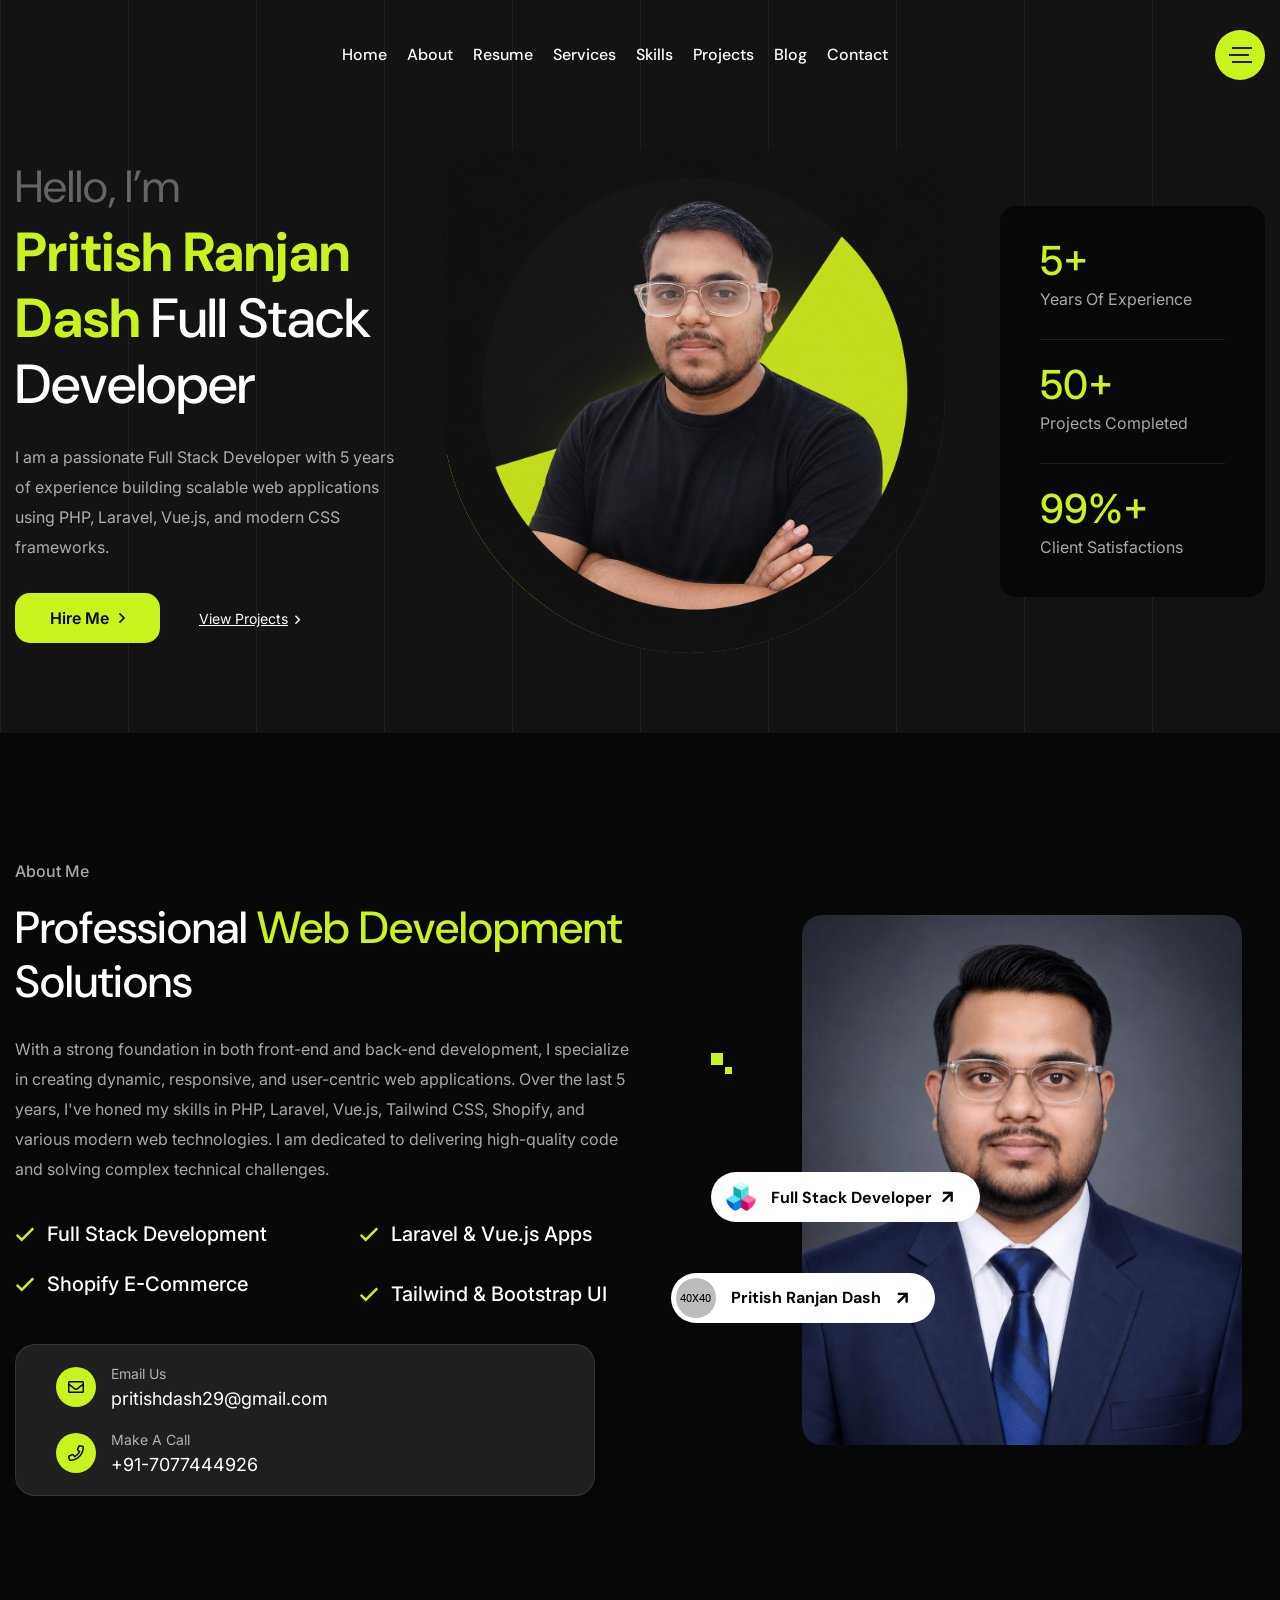
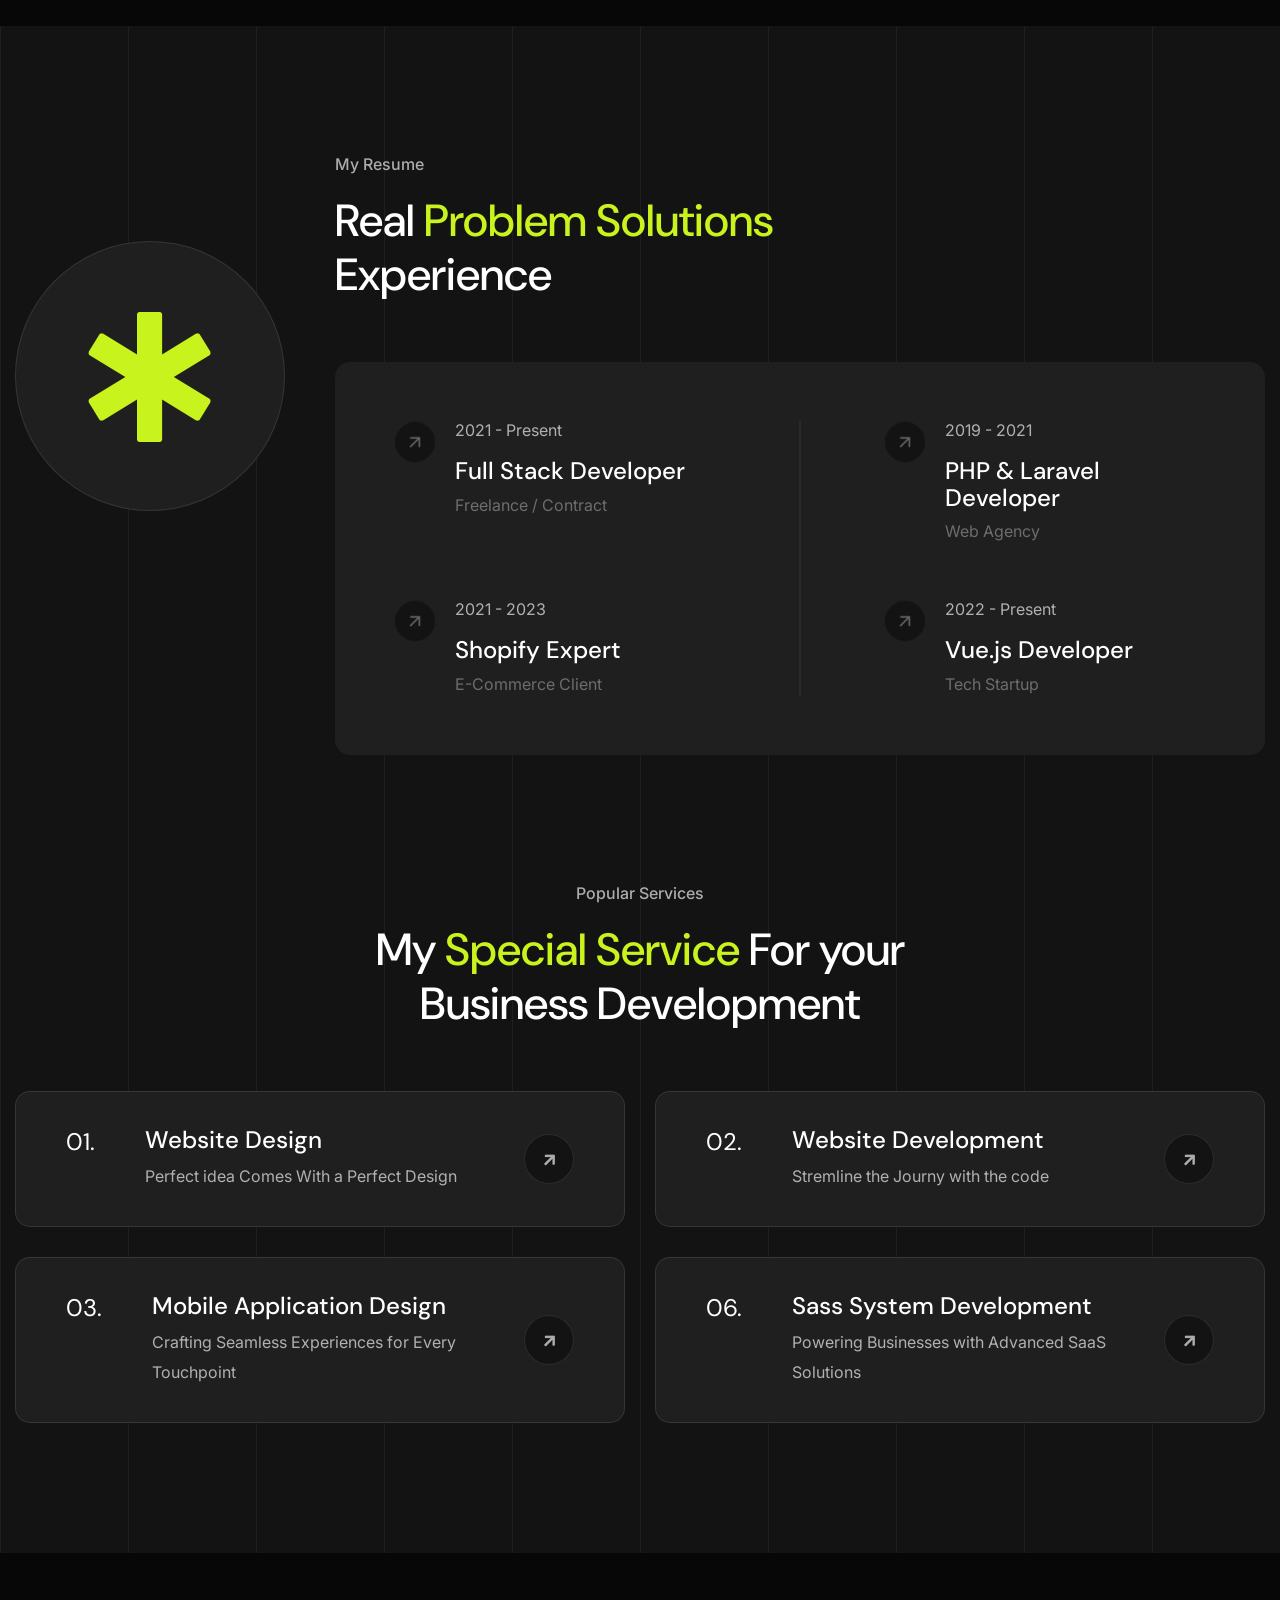
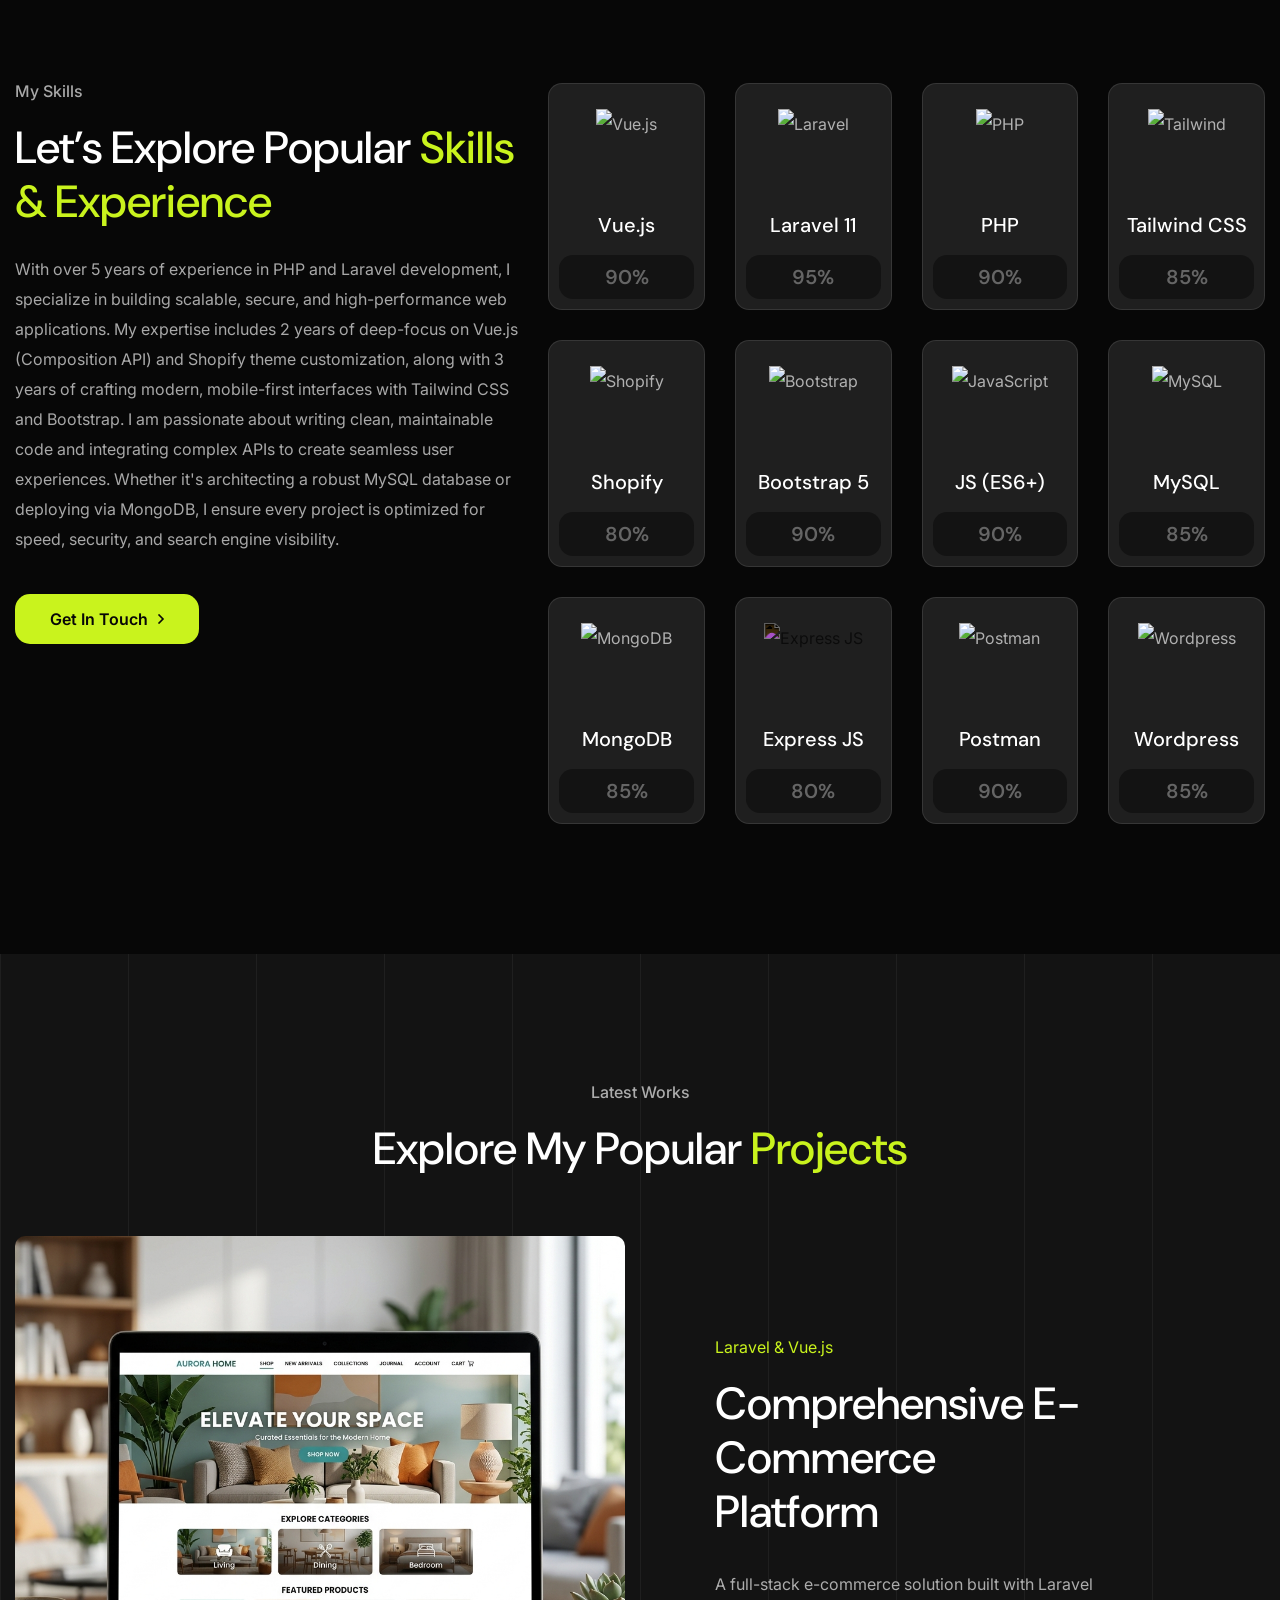
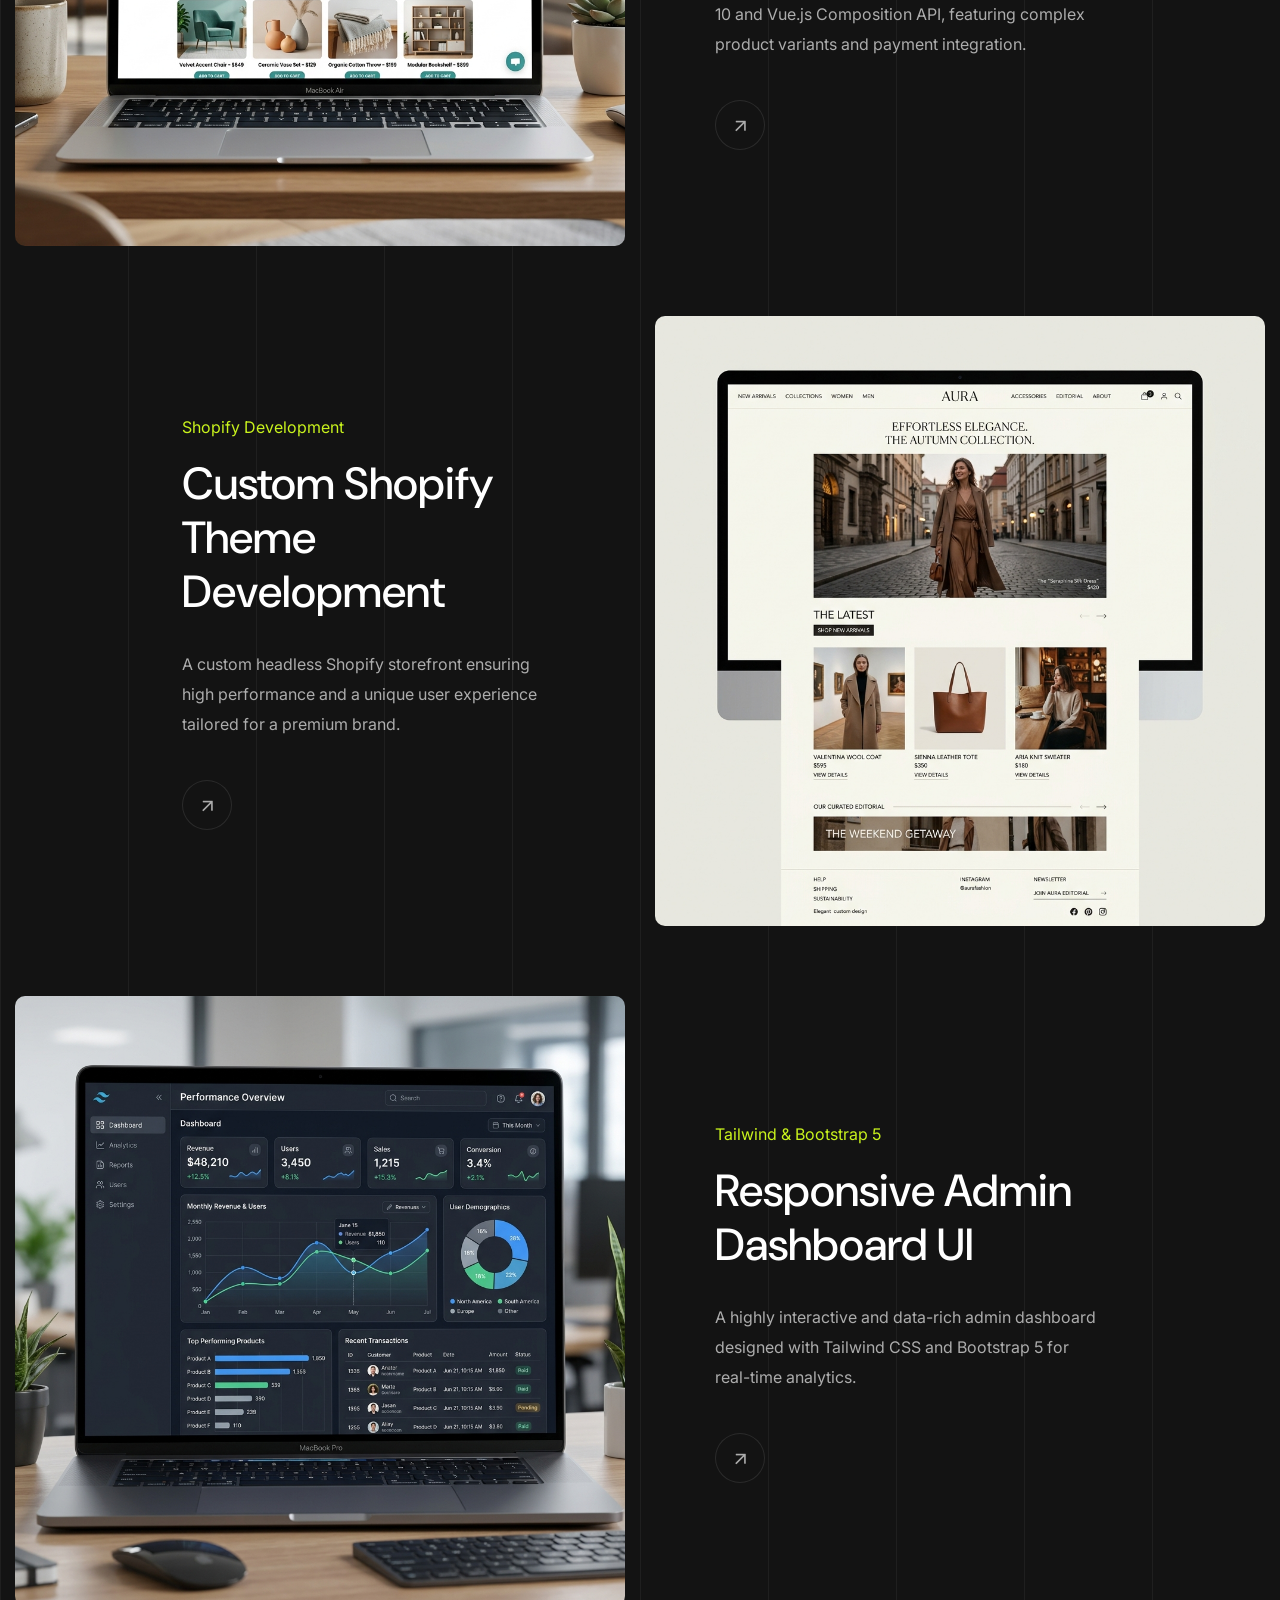
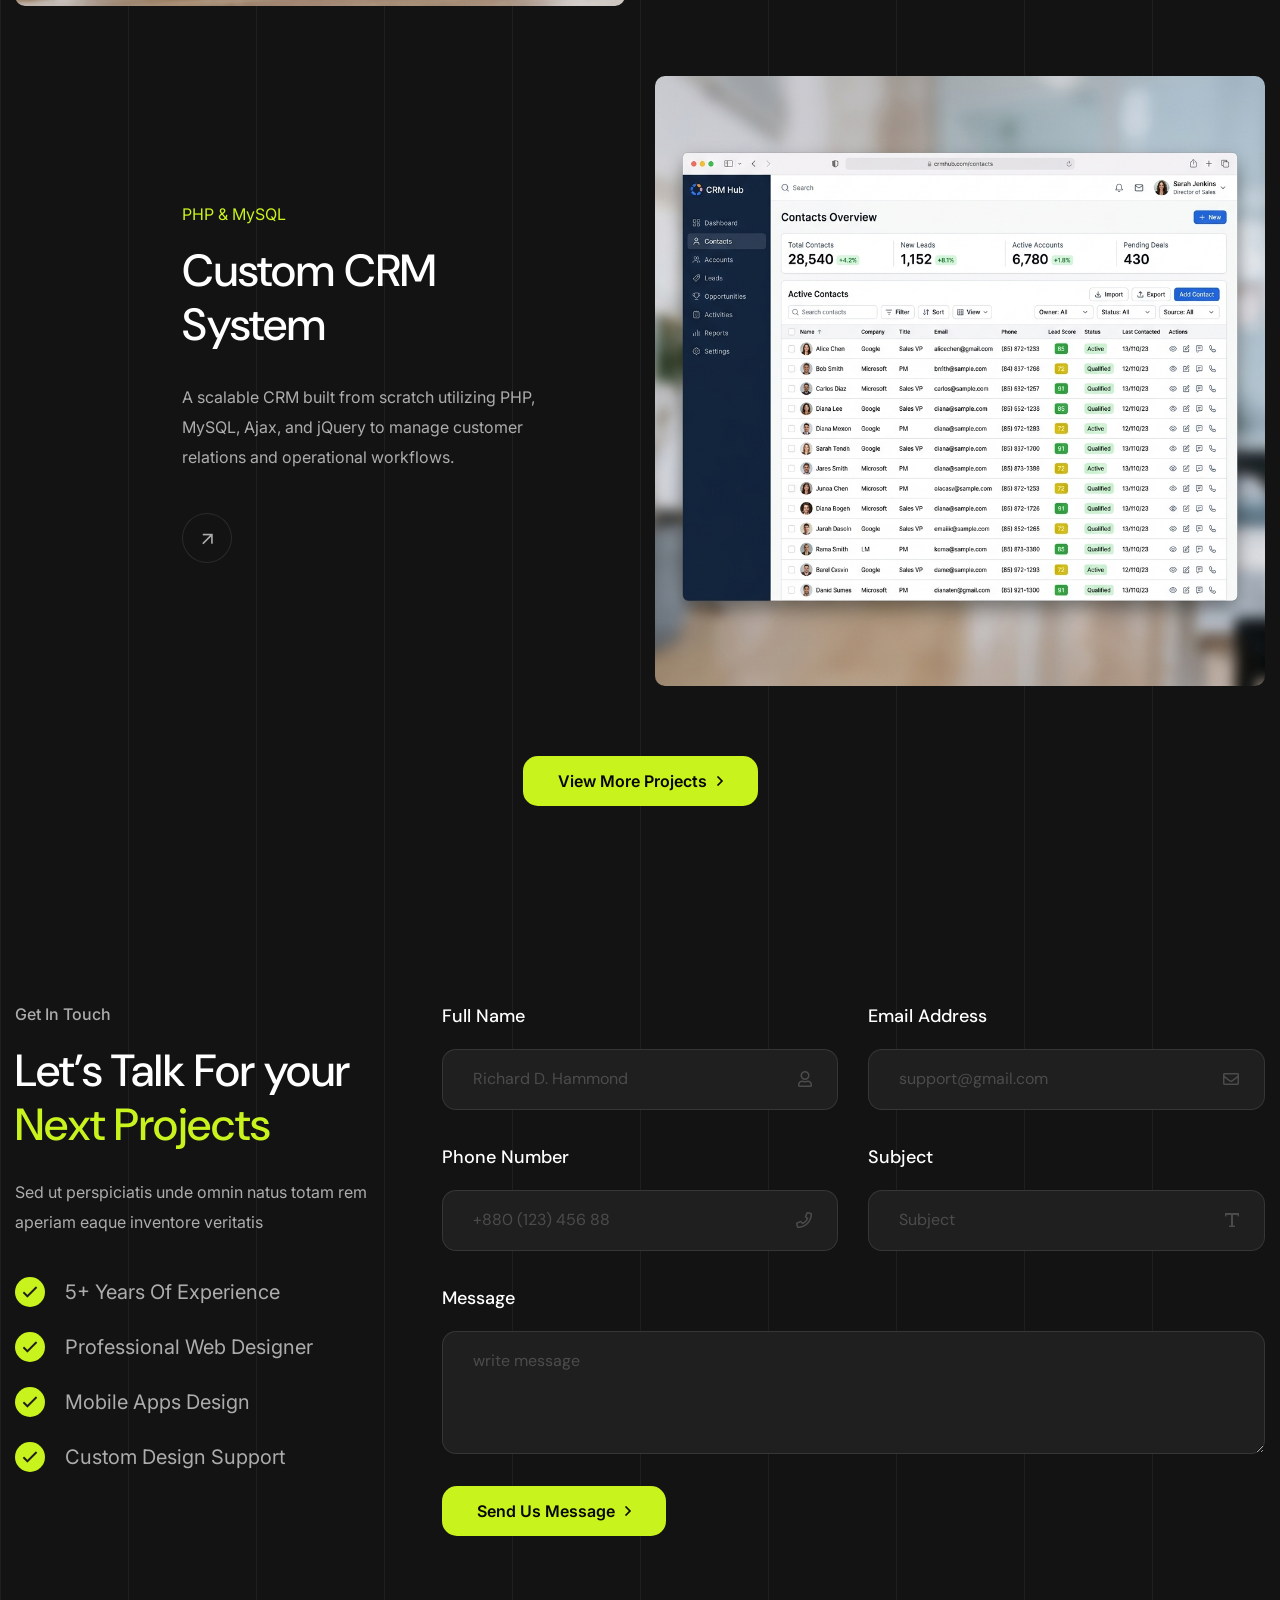
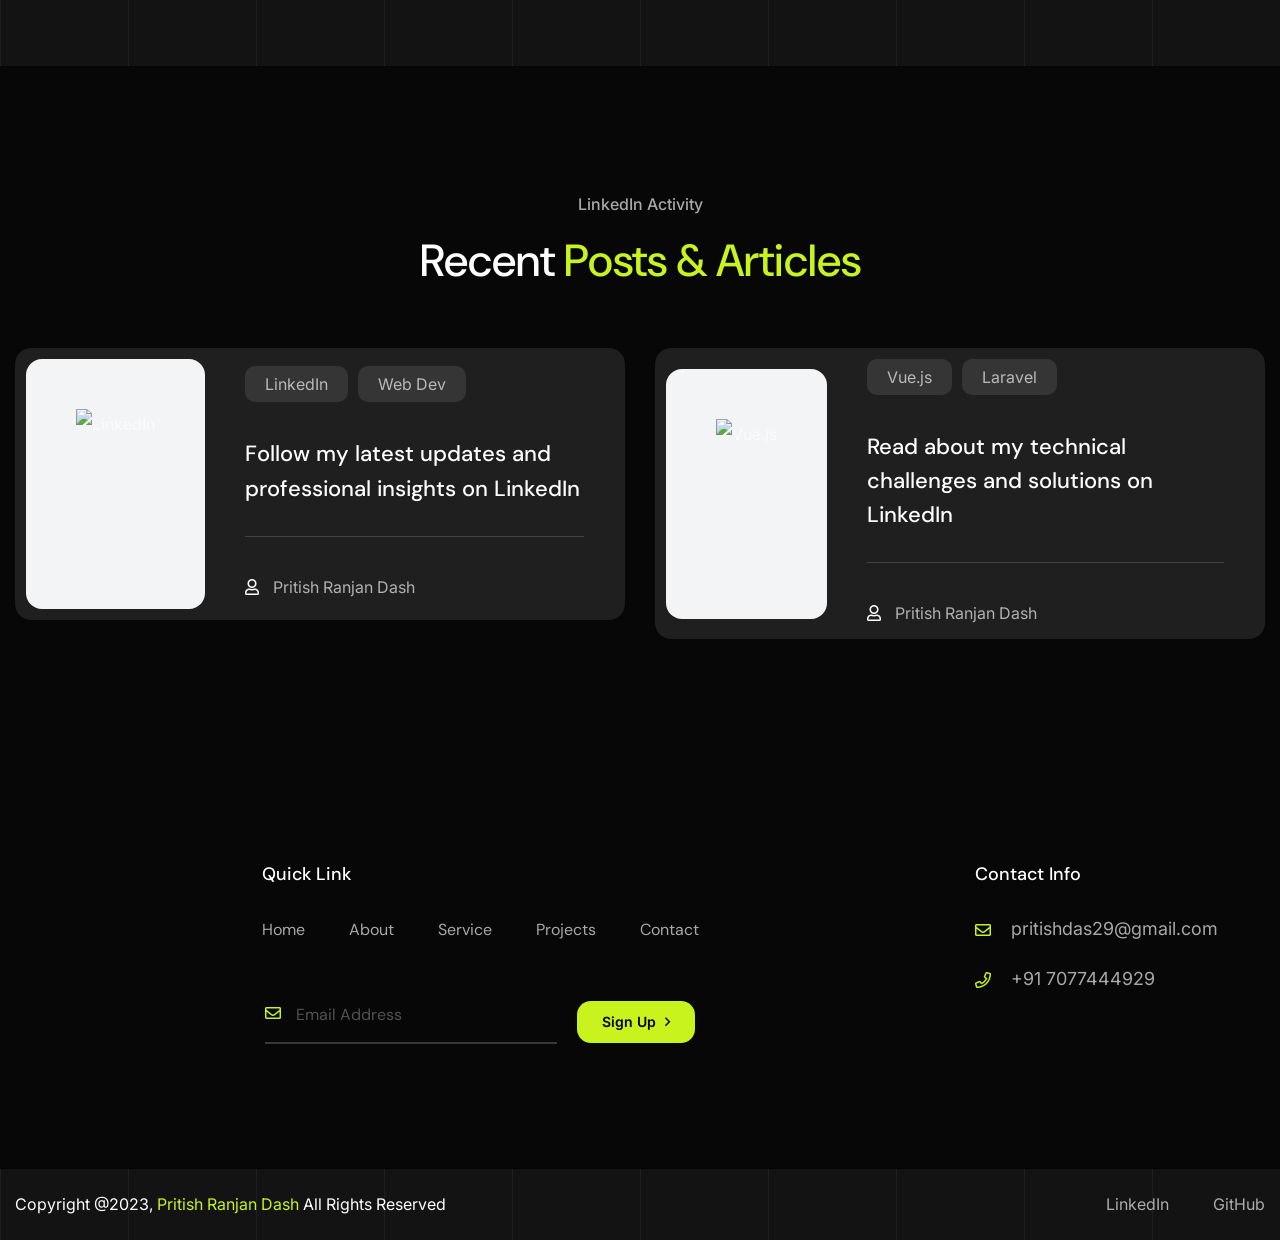
==== index.html @ b90a234b "1st Commit" ====
<!DOCTYPE html>
<html lang="zxx">
<head>
    <!-- Required meta tags -->
    <meta charset="utf-8">
    <meta name="description" content="">
    <meta http-equiv="X-UA-Compatible" content="IE=edge">
    <meta name="viewport" content="width=device-width, initial-scale=1, shrink-to-fit=no">

    <!-- Title -->
    <title>Pritish Ranjan Dash - Full Stack Developer Portfolio</title>
    <!-- Favicon Icon -->
    <link rel="shortcut icon" href="assets/images/favicon.png" type="image/x-icon">
    
    <!-- Flaticon -->
    <link rel="stylesheet" href="assets/css/flaticon.min.css">
    <!-- Font Awesome -->
    <link rel="stylesheet" href="assets/css/fontawesome-5.14.0.min.css">
    <!-- Bootstrap -->
    <link rel="stylesheet" href="assets/css/bootstrap.min.css">
    <!-- Magnific Popup -->
    <link rel="stylesheet" href="assets/css/magnific-popup.min.css">
    <!-- Nice Select -->
    <link rel="stylesheet" href="assets/css/nice-select.min.css">
    <!-- Animate -->
    <link rel="stylesheet" href="assets/css/animate.min.css">
    <!-- Slick -->
    <link rel="stylesheet" href="assets/css/slick.min.css">
    <!-- Main Style -->
    <link rel="stylesheet" href="assets/css/style.css">
    
</head>
<body class="home-one">
    <div class="page-wrapper">

        <!-- Preloader -->
        <div class="preloader"></div>

        <!-- main header -->
        <header class="main-header menu-absolute">
            <!--Header-Upper-->
            <div class="header-upper">
                <div class="container container-1620 clearfix">

                    <div class="header-inner rel d-flex align-items-center">
                        

                        <div class="nav-outer clearfix mx-auto">
                            <!-- Main Menu -->
                            <nav class="main-menu navbar-expand-lg">
                                <div class="navbar-header">
                                   
                                   
                                    <!-- Toggle Button -->
                                    <button type="button" class="navbar-toggle me-4" data-bs-toggle="collapse" data-bs-target=".navbar-collapse">
                                        <span class="icon-bar"></span>
                                        <span class="icon-bar"></span>
                                        <span class="icon-bar"></span>
                                    </button>
                                </div>

                                <div class="navbar-collapse collapse clearfix">
                                    <ul class="navigation onepage clearfix">
                                        <li><a href="#home">Home</a></li>
                                        <li><a href="#about">about</a></li>
                                        <li><a href="#resume">Resume</a></li>
                                        <li><a href="#services">services</a></li>
                                        <li><a href="#skills">skills</a></li>
                                        <li><a href="#portfolio">projects</a></li>
                                        <li><a href="#blog">blog</a></li>
                                        <li><a href="#contact">Contact</a></li>
                                    </ul>
                                </div>

                            </nav>
                            <!-- Main Menu End-->
                        </div>
                        
                        <!-- Menu Button -->
                        <div class="menu-btns">
                            <!-- menu sidbar -->
                            <div class="menu-sidebar">
                                <button>
                                    <img src="assets/images/shape/sidebar-tottler.svg" alt="Toggler">
                                </button>
                            </div>
                        </div>
                    </div>
                </div>
            </div>
            <!--End Header Upper-->
        </header>
       
       
        <!--Form Back Drop-->
        <div class="form-back-drop"></div>
        
        <!-- Hidden Sidebar -->
        <section class="hidden-bar">
            <div class="inner-box text-center">
                <div class="cross-icon"><span class="fa fa-times"></span></div>
                <div class="title">
                    <h4>Get Appointment</h4>
                </div>

                <!--Appointment Form-->
                <div class="appointment-form">
                    <form method="post" action="contact.html">
                        <div class="form-group">
                            <input type="text" name="text" value="" placeholder="Name" required>
                        </div>
                        <div class="form-group">
                            <input type="email" name="email" value="" placeholder="Email Address" required>
                        </div>
                        <div class="form-group">
                            <textarea placeholder="Message" rows="5"></textarea>
                        </div>
                        <div class="form-group">
                            <button type="submit" class="theme-btn">Submit now</button>
                        </div>
                    </form>
                </div>

                <!--Social Icons-->
                <div class="social-style-one">
                    <a href="https://www.linkedin.com/in/pritish-ranjan-dash-91a2aa245/" target="_blank"><i class="fab fa-linkedin-in"></i></a>
                    <a href="#"><i class="fab fa-github"></i></a>
                </div>
            </div>
        </section>
        <!--End Hidden Sidebar -->
       
        
        <!-- Hero Section Start -->
        <section id="home" class="main-hero-area pt-150 pb-80 rel z-1">
            <div class="container container-1620">
                <div class="row align-items-center">
                    <div class="col-lg-4 col-sm-7">
                        <div class="hero-content rmb-55 wow fadeInUp delay-0-2s">
                            <span class="h2">Hello, I’m </span>
                            <h1><b>Pritish Ranjan Dash</b> Full Stack Developer</h1>
                            <p>I am a passionate Full Stack Developer with 5 years of experience building scalable web applications using PHP, Laravel, Vue.js, and modern CSS frameworks.</p>
                            <div class="hero-btns">
                                <a href="#contact" class="theme-btn">Hire Me <i class="far fa-angle-right"></i></a>
                                <a href="#portfolio" class="read-more">View Projects <i class="far fa-angle-right"></i></a>
                            </div>
                        </div>
                    </div>
                    <div class="col-lg-3 col-sm-5 order-lg-3">
                        <div class="hero-counter-wrap ms-lg-auto rmb-55 wow fadeInUp delay-0-4s">
                            <div class="counter-item counter-text-wrap">
                                <span class="count-text plus" data-speed="3000" data-stop="5">0</span>
                                <span class="counter-title">Years Of Experience</span>
                            </div>
                            <div class="counter-item counter-text-wrap">
                                <span class="count-text plus" data-speed="3000" data-stop="50">0</span>
                                <span class="counter-title">Projects Completed</span>
                            </div>
                            <div class="counter-item counter-text-wrap">
                                <span class="count-text percent" data-speed="3000" data-stop="99">0</span>
                                <span class="counter-title">Client Satisfactions</span>
                            </div>
                        </div>
                    </div>
                    <div class="col-lg-5">
                        <div class="author-image-part wow fadeIn delay-0-3s">
                            <div class="bg-circle"></div>
                            <img src="protfolio.png" alt="Author">
                            <div class="progress-shape">
                                <img src="assets/images/hero/progress-shape.png" alt="Progress">
                            </div>
                        </div>
                    </div>
                </div>
            </div>
            <div class="bg-lines">
               <span></span><span></span>
               <span></span><span></span>
               <span></span><span></span>
               <span></span><span></span>
               <span></span><span></span>
            </div>
        </section>
        <!-- Hero Section End -->
        
        
        <!-- About Area start -->
        <section id="about" class="about-area rel z-1">
            <div class="for-bgc-black py-130 rpy-100">
                <div class="container">
                    <div class="row gap-100 align-items-center">
                        <div class="col-lg-7">
                            <div class="about-content-part rel z-2 rmb-55">
                                <div class="section-title mb-35 wow fadeInUp delay-0-2s">
                                    <span class="sub-title mb-15">About Me</span>
                                    <h2>Professional <span>Web Development</span> Solutions</h2>
                                    <p>With a strong foundation in both front-end and back-end development, I specialize in creating dynamic, responsive, and user-centric web applications. Over the last 5 years, I've honed my skills in PHP, Laravel, Vue.js, Tailwind CSS, Shopify, and various modern web technologies. I am dedicated to delivering high-quality code and solving complex technical challenges.</p>
                                </div>
                                <ul class="list-style-one two-column wow fadeInUp delay-0-2s">
                                    <li>Full Stack Development</li>
                                    <li>Laravel & Vue.js Apps</li>
                                    <li>Shopify E-Commerce</li>
                                    <li>Tailwind & Bootstrap UI</li>
                                </ul>
                                <div class="about-info-box mt-25 wow fadeInUp delay-0-2s">
                                    <div class="info-box-item">
                                        <i class="far fa-envelope"></i>
                                        <div class="content">
                                            <span>Email Us</span><br>
                                            <a href="mailto:pritishdash29@gmail.com">pritishdash29@gmail.com</a>
                                        </div>
                                    </div>
                                    <div class="info-box-item">
                                        <i class="far fa-phone"></i>
                                        <div class="content">
                                            <span>Make A Call</span><br>
                                            <a href="callto:+7077444926">+91-7077444926</a>
                                        </div>
                                    </div>
                                </div>
                            </div>
                        </div>
                        <div class="col-lg-5">
                            <div class="about-image-part wow fadeInUp delay-0-3s">
                                <img src="Pritish_Ranjan_Dash.png" alt="Pritish Ranjan Dash" style="border-radius: 20px; width: 100%; max-width: 440px; aspect-ratio: 440/530; object-fit: cover;">
                                <div class="about-btn btn-one wow fadeInRight delay-0-4s">
                                    <img src="assets/images/about/btn-image1.png" alt="Image">
                                    <h6>Full Stack Developer</h6>
                                    <i class="fas fa-arrow-right"></i>
                                </div>
                                <div class="about-btn btn-two wow fadeInRight delay-0-5s">
                                    <img src="assets/images/about/btn-image2.png" alt="Image">
                                    <h6>Pritish Ranjan Dash</h6>
                                    <i class="fas fa-arrow-right"></i>
                                </div>
                                <div class="dot-shape">
                                    <img src="assets/images/shape/about-dot.png" alt="Shape">
                                </div>
                            </div>
                        </div>
                    </div>
                </div>
            </div>
            <div class="bg-lines">
               <span></span><span></span>
               <span></span><span></span>
               <span></span><span></span>
               <span></span><span></span>
               <span></span><span></span>
            </div>
        </section>
        <!-- About Area end -->
        
        
        
        <!-- Resume Area start -->
        <section id="resume" class="resume-area pt-130 rpt-100 rel z-1">
            <div class="container">
                <div class="row">
                    <div class="col-lg-3">
                        <div class="big-icon mt-85 rmt-0 rmb-55 wow fadeInUp delay-0-2s">
                            <i class="flaticon-asterisk-1"></i>
                        </div>
                    </div>
                    <div class="col-lg-9">
                        <div class="row">
                            <div class="col-xl-8 col-lg-9">
                                <div class="section-title mb-60 wow fadeInUp delay-0-2s">
                                    <span class="sub-title mb-15">My Resume</span>
                                    <h2>Real <span>Problem Solutions</span> Experience</h2>
                                </div>
                            </div>
                        </div>
                        <div class="resume-items-wrap">
                            <div class="row justify-content-between">
                                <div class="col-xl-5 col-md-6">
                                    <div class="resume-item wow fadeInUp delay-0-3s">
                                        <div class="icon">
                                            <i class="far fa-arrow-right"></i>
                                        </div>
                                        <div class="content">
                                            <span class="years">2021 - Present</span>
                                            <h4>Full Stack Developer</h4>
                                            <span class="company">Freelance / Contract</span>
                                        </div>
                                    </div>
                                </div>
                                <div class="col-xl-5 col-md-6">
                                    <div class="resume-item wow fadeInUp delay-0-4s">
                                        <div class="icon">
                                            <i class="far fa-arrow-right"></i>
                                        </div>
                                        <div class="content">
                                            <span class="years">2019 - 2021</span>
                                            <h4>PHP & Laravel Developer</h4>
                                            <span class="company">Web Agency</span>
                                        </div>
                                    </div>
                                </div>
                                <div class="col-xl-5 col-md-6">
                                    <div class="resume-item wow fadeInUp delay-0-2s">
                                        <div class="icon">
                                            <i class="far fa-arrow-right"></i>
                                        </div>
                                        <div class="content">
                                            <span class="years">2021 - 2023</span>
                                            <h4>Shopify Expert</h4>
                                            <span class="company">E-Commerce Client</span>
                                        </div>
                                    </div>
                                </div>
                                <div class="col-xl-5 col-md-6">
                                    <div class="resume-item wow fadeInUp delay-0-4s">
                                        <div class="icon">
                                            <i class="far fa-arrow-right"></i>
                                        </div>
                                        <div class="content">
                                            <span class="years">2022 - Present</span>
                                            <h4>Vue.js Developer</h4>
                                            <span class="company">Tech Startup</span>
                                        </div>
                                    </div>
                                </div>
                            </div>
                        </div>
                    </div>
                </div>
            </div>
            <div class="bg-lines">
               <span></span><span></span>
               <span></span><span></span>
               <span></span><span></span>
               <span></span><span></span>
               <span></span><span></span>
            </div>
        </section>
        <!-- Resume Area end -->
        
        
        <!-- Services Area start -->
        <section id="services" class="services-area pt-130 rpt-100 pb-100 rpb-70 rel z-1">
            <div class="container">
                <div class="row justify-content-center">
                    <div class="col-xl-6 col-lg-8">
                        <div class="section-title text-center mb-60 wow fadeInUp delay-0-2s">
                            <span class="sub-title mb-15">Popular Services</span>
                            <h2>My <span>Special Service</span> For your Business Development</h2>
                        </div>
                    </div>
                </div>
                <div class="row">
                    <div class="col-lg-6">
                        <div class="service-item wow fadeInUp delay-0-2s">
                            <div class="number">01.</div>
                            <div class="content">
                                <h4>Website Design</h4>
                                <p>Perfect idea Comes With a Perfect Design </p>
                            </div>
                            <a href="service-details.html" class="details-btn"><i class="fas fa-arrow-right"></i></a>
                        </div>
                    </div>
                    <div class="col-lg-6">
                        <div class="service-item wow fadeInUp delay-0-4s">
                            <div class="number">02.</div>
                            <div class="content">
                                <h4>Website Development</h4>
                                <p>Stremline the Journy with the code </p>
                            </div>
                            <a href="service-details.html" class="details-btn"><i class="fas fa-arrow-right"></i></a>
                        </div>
                    </div>
                    <div class="col-lg-6">
                        <div class="service-item wow fadeInUp delay-0-2s">
                            <div class="number">03.</div>
                            <div class="content">
                                <h4>Mobile Application Design</h4>
                                <p>Crafting Seamless Experiences for Every Touchpoint </p>
                            </div>
                            <a href="service-details.html" class="details-btn"><i class="fas fa-arrow-right"></i></a>
                        </div>
                    </div>
                   
                    
                    <div class="col-lg-6">
                        <div class="service-item wow fadeInUp delay-0-4s">
                            <div class="number">06.</div>
                            <div class="content">
                                <h4>Sass System Development</h4>
                                <p>Powering Businesses with Advanced SaaS Solutions</p>
                            </div>
                            <a href="service-details.html" class="details-btn"><i class="fas fa-arrow-right"></i></a>
                        </div>
                    </div>
                </div>
            </div>
            <div class="bg-lines">
               <span></span><span></span>
               <span></span><span></span>
               <span></span><span></span>
               <span></span><span></span>
               <span></span><span></span>
            </div>
        </section>
        <!-- Services Area end -->
        
        
        <!-- Skill Area start -->
        <section id="skills" class="skill-area rel z-1">
            <div class="for-bgc-black pt-130 rpt-100 pb-100 rpb-70">
                <div class="container">
                    <div class="row gap-100">
                        <div class="col-lg-5">
                            <div class="skill-content-part rel z-2 rmb-55 wow fadeInUp delay-0-2s">
                                <div class="section-title mb-40">
                                    <span class="sub-title mb-15">My Skills</span>
                                    <h2>Let’s Explore Popular <span>Skills & Experience</span></h2>
                                    <p>With over 5 years of experience in PHP and Laravel development, I specialize in building scalable, secure, and high-performance web applications. My expertise includes 2 years of deep-focus on Vue.js (Composition API) and Shopify theme customization, along with 3 years of crafting modern, mobile-first interfaces with Tailwind CSS and Bootstrap. I am passionate about writing clean, maintainable code and integrating complex APIs to create seamless user experiences. Whether it's architecting a robust MySQL database or deploying via MongoDB, I ensure every project is optimized for speed, security, and search engine visibility.</p>
                                </div>
                                <a href="#contact" class="theme-btn">Get In Touch <i class="far fa-angle-right"></i></a>
                            </div>
                        </div>
                        <div class="col-lg-7">
                            <div class="skill-items-wrap">
                                <div class="row">
                                    <div class="col-xl-3 col-lg-4 col-md-3 col-sm-4 col-6">
                                        <div class="skill-item wow fadeInUp delay-0-2s">
                                            <img src="https://cdn.jsdelivr.net/gh/devicons/devicon@latest/icons/vuejs/vuejs-original.svg" alt="Vue.js" style="height: 65px; margin-bottom: 22px;">
                                            <h5>Vue.js</h5>
                                            <span class="percent">90%</span>
                                        </div>
                                    </div>
                                    <div class="col-xl-3 col-lg-4 col-md-3 col-sm-4 col-6">
                                        <div class="skill-item wow fadeInUp delay-0-3s">
                                            <img src="https://cdn.jsdelivr.net/gh/devicons/devicon@latest/icons/laravel/laravel-original.svg" alt="Laravel" style="height: 65px; margin-bottom: 22px;">
                                            <h5>Laravel 11</h5>
                                            <span class="percent">95%</span>
                                        </div>
                                    </div>
                                    <div class="col-xl-3 col-lg-4 col-md-3 col-sm-4 col-6">
                                        <div class="skill-item wow fadeInUp delay-0-4s">
                                            <img src="https://cdn.jsdelivr.net/gh/devicons/devicon@latest/icons/php/php-original.svg" alt="PHP" style="height: 65px; margin-bottom: 22px;">
                                            <h5>PHP</h5>
                                            <span class="percent">90%</span>
                                        </div>
                                    </div>
                                    <div class="col-xl-3 col-lg-4 col-md-3 col-sm-4 col-6">
                                        <div class="skill-item wow fadeInUp delay-0-5s">
                                            <img src="https://cdn.jsdelivr.net/gh/devicons/devicon@latest/icons/tailwindcss/tailwindcss-original.svg" alt="Tailwind" style="height: 65px; margin-bottom: 22px;">
                                            <h5>Tailwind CSS</h5>
                                            <span class="percent">85%</span>
                                        </div>
                                    </div>
                                    <div class="col-xl-3 col-lg-4 col-md-3 col-sm-4 col-6">
                                        <div class="skill-item wow fadeInUp delay-0-2s">
                                            <img src="https://cdn.worldvectorlogo.com/logos/shopify.svg" alt="Shopify" style="height: 65px; margin-bottom: 22px;">
                                            <h5>Shopify</h5>
                                            <span class="percent">80%</span>
                                        </div>
                                    </div>
                                    <div class="col-xl-3 col-lg-4 col-md-3 col-sm-4 col-6">
                                        <div class="skill-item wow fadeInUp delay-0-3s">
                                            <img src="https://cdn.jsdelivr.net/gh/devicons/devicon@latest/icons/bootstrap/bootstrap-original.svg" alt="Bootstrap" style="height: 65px; margin-bottom: 22px;">
                                            <h5>Bootstrap 5</h5>
                                            <span class="percent">90%</span>
                                        </div>
                                    </div>
                                    <div class="col-xl-3 col-lg-4 col-md-3 col-sm-4 col-6">
                                        <div class="skill-item wow fadeInUp delay-0-4s">
                                            <img src="https://cdn.jsdelivr.net/gh/devicons/devicon@latest/icons/javascript/javascript-original.svg" alt="JavaScript" style="height: 65px; margin-bottom: 22px;">
                                            <h5>JS (ES6+)</h5>
                                            <span class="percent">90%</span>
                                        </div>
                                    </div>
                                    <div class="col-xl-3 col-lg-4 col-md-3 col-sm-4 col-6">
                                        <div class="skill-item wow fadeInUp delay-0-5s">
                                            <img src="https://cdn.jsdelivr.net/gh/devicons/devicon@latest/icons/mysql/mysql-original.svg" alt="MySQL" style="height: 65px; margin-bottom: 22px;">
                                            <h5>MySQL</h5>
                                            <span class="percent">85%</span>
                                        </div>
                                    </div>
                                    <div class="col-xl-3 col-lg-4 col-md-3 col-sm-4 col-6">
                                        <div class="skill-item wow fadeInUp delay-0-2s">
                                            <img src="https://cdn.jsdelivr.net/gh/devicons/devicon@latest/icons/mongodb/mongodb-original.svg" alt="MongoDB" style="height: 65px; margin-bottom: 22px;">
                                            <h5>MongoDB</h5>
                                            <span class="percent">85%</span>
                                        </div>
                                    </div>
                                    <div class="col-xl-3 col-lg-4 col-md-3 col-sm-4 col-6">
                                        <div class="skill-item wow fadeInUp delay-0-3s">
                                            <img src="https://cdn.jsdelivr.net/gh/devicons/devicon@latest/icons/express/express-original.svg" alt="Express JS" style="height: 65px; margin-bottom: 22px; filter: invert(1);">
                                            <h5>Express JS</h5>
                                            <span class="percent">80%</span>
                                        </div>
                                    </div>
                                    <div class="col-xl-3 col-lg-4 col-md-3 col-sm-4 col-6">
                                        <div class="skill-item wow fadeInUp delay-0-4s">
                                            <img src="https://cdn.jsdelivr.net/gh/devicons/devicon@latest/icons/postman/postman-original.svg" alt="Postman" style="height: 65px; margin-bottom: 22px;">
                                            <h5>Postman</h5>
                                            <span class="percent">90%</span>
                                        </div>
                                    </div>
                                    <div class="col-xl-3 col-lg-4 col-md-3 col-sm-4 col-6">
                                        <div class="skill-item wow fadeInUp delay-0-5s">
                                            <img src="https://cdn.jsdelivr.net/gh/devicons/devicon@latest/icons/wordpress/wordpress-plain.svg" alt="Wordpress" style="height: 65px; margin-bottom: 22px;">
                                            <h5>Wordpress</h5>
                                            <span class="percent">85%</span>
                                        </div>
                                    </div>
                                </div>
                            </div>
                        </div>
                    </div>
                </div>
            </div>
            <div class="bg-lines">
               <span></span><span></span>
               <span></span><span></span>
               <span></span><span></span>
               <span></span><span></span>
               <span></span><span></span>
            </div>
        </section>
        <!-- Skill Area end -->
        
        
        <!-- Projects Area start -->
        <section id="portfolio" class="projects-area pt-130 rpt-100 pb-100 rpb-70 rel z-1">
            <div class="container">
                <div class="row justify-content-center">
                    <div class="col-xl-12">
                        <div class="section-title text-center mb-60 wow fadeInUp delay-0-2s">
                            <span class="sub-title mb-15">Latest Works</span>
                            <h2>Explore My Popular <span>Projects</span></h2>
                        </div>
                    </div>
                </div>
                <div class="row align-items-center pb-25">
                    <div class="col-lg-6">
                        <div class="project-image wow fadeInLeft delay-0-2s">
                            <img src="assets/images/projects/ecommerce_project.png" alt="Project" style="border-radius: 10px;">
                        </div>
                    </div>
                    <div class="col-xl-5 col-lg-6">
                        <div class="project-content wow fadeInRight delay-0-2s">
                            <span class="sub-title">Laravel & Vue.js</span>
                            <h2><a href="project-ecommerce.html">Comprehensive E-Commerce Platform</a></h2>
                            <p>A full-stack e-commerce solution built with Laravel 10 and Vue.js Composition API, featuring complex product variants and payment integration.</p>
                            <a href="project-ecommerce.html" class="details-btn"><i class="far fa-arrow-right"></i></a>
                        </div>
                    </div>
                </div>
                <div class="row align-items-center pb-25">
                    <div class="col-lg-6 order-lg-2">
                        <div class="project-image wow fadeInLeft delay-0-2s">
                            <img src="assets/images/projects/shopify_project.png" alt="Project" style="border-radius: 10px;">
                        </div>
                    </div>
                    <div class="col-xl-5 col-lg-6 ms-auto">
                        <div class="project-content wow fadeInRight delay-0-2s">
                            <span class="sub-title">Shopify Development</span>
                            <h2><a href="project-shopify.html">Custom Shopify Theme Development</a></h2>
                            <p>A custom headless Shopify storefront ensuring high performance and a unique user experience tailored for a premium brand.</p>
                            <a href="project-shopify.html" class="details-btn"><i class="far fa-arrow-right"></i></a>
                        </div>
                    </div>
                </div>
                <div class="row align-items-center pb-25">
                    <div class="col-lg-6">
                        <div class="project-image wow fadeInLeft delay-0-2s">
                            <img src="assets/images/projects/dashboard_project.png" alt="Project" style="border-radius: 10px;">
                        </div>
                    </div>
                    <div class="col-xl-5 col-lg-6">
                        <div class="project-content wow fadeInRight delay-0-2s">
                            <span class="sub-title">Tailwind & Bootstrap 5</span>
                            <h2><a href="project-dashboard.html">Responsive Admin Dashboard UI</a></h2>
                            <p>A highly interactive and data-rich admin dashboard designed with Tailwind CSS and Bootstrap 5 for real-time analytics.</p>
                            <a href="project-dashboard.html" class="details-btn"><i class="far fa-arrow-right"></i></a>
                        </div>
                    </div>
                </div>
                <div class="row align-items-center pb-25">
                    <div class="col-lg-6 order-lg-2">
                        <div class="project-image wow fadeInLeft delay-0-2s">
                            <img src="assets/images/projects/crm_project.png" alt="Project" style="border-radius: 10px;">
                        </div>
                    </div>
                    <div class="col-xl-5 col-lg-6 ms-auto">
                        <div class="project-content wow fadeInRight delay-0-2s">
                            <span class="sub-title">PHP & MySQL</span>
                            <h2><a href="project-crm.html">Custom CRM System</a></h2>
                            <p>A scalable CRM built from scratch utilizing PHP, MySQL, Ajax, and jQuery to manage customer relations and operational workflows.</p>
                            <a href="project-crm.html" class="details-btn"><i class="far fa-arrow-right"></i></a>
                        </div>
                    </div>
                </div>
                <div class="project-btn text-center wow fadeInUp delay-0-2s">
                    <a href="projects.html" class="theme-btn">View More Projects <i class="far fa-angle-right"></i></a>
                </div>
            </div>
            <div class="bg-lines">
               <span></span><span></span>
               <span></span><span></span>
               <span></span><span></span>
               <span></span><span></span>
               <span></span><span></span>
            </div>
        </section>
        <!-- Projects Area end -->
        

        

        
        <!-- Contact Area start -->
        <section id="contact" class="contact-area pt-95 pb-130 rpt-70 rpb-100 rel z-1">
            <div class="container">
                <div class="row">
                    <div class="col-lg-4">
                        <div class="contact-content-part pt-5 rpt-0 rmb-55 wow fadeInUp delay-0-2s">
                            <div class="section-title mb-40">
                                <span class="sub-title mb-15">Get In Touch</span>
                                <h2>Let’s Talk For your <span>Next Projects</span></h2>
                                <p>Sed ut perspiciatis unde omnin natus totam rem aperiam eaque inventore veritatis</p>
                            </div>
                            <ul class="list-style-two">
                                <li>5+ Years Of Experience</li>
                                <li>Professional Web Designer</li>
                                <li>Mobile Apps Design</li>
                                <li>Custom Design Support</li>
                            </ul>
                        </div>
                    </div>
                    <div class="col-lg-8">
                        <div class="contact-form contact-form-wrap form-style-one wow fadeInUp delay-0-4s">
                            <form id="contactForm" class="contactForm" name="contactForm" action="assets/php/form-process.php" method="post">
                                <div class="row">
                                    <div class="col-md-6">
                                        <div class="form-group">
                                            <label for="name">Full Name</label>
                                            <input type="text" id="name" name="name" class="form-control" value="" placeholder="Richard D. Hammond" required data-error="Please enter your Name">
                                            <label for="name" class="for-icon"><i class="far fa-user"></i></label>
                                            <div class="help-block with-errors"></div>
                                        </div>
                                    </div>
                                    <div class="col-md-6">
                                        <div class="form-group">
                                            <label for="email">Email Address</label>
                                            <input type="email" id="email" name="email" class="form-control" value="" placeholder="support@gmail.com" required data-error="Please enter your Email">
                                            <label for="email" class="for-icon"><i class="far fa-envelope"></i></label>
                                            <div class="help-block with-errors"></div>
                                        </div>
                                    </div>
                                    <div class="col-md-6">
                                        <div class="form-group">
                                            <label for="phone_number">Phone Number</label>
                                            <input type="text" id="phone_number" name="phone_number" class="form-control" value="" placeholder="+880 (123) 456 88" required data-error="Please enter your Phone Number">
                                            <label for="phone_number" class="for-icon"><i class="far fa-phone"></i></label>
                                            <div class="help-block with-errors"></div>
                                        </div>
                                    </div>
                                    <div class="col-md-6">
                                        <div class="form-group">
                                            <label for="subject">Subject</label>
                                            <input type="text" id="subject" name="subject" class="form-control" value="" placeholder="Subject" required data-error="Please enter your Subject">
                                            <label for="subject" class="for-icon"><i class="far fa-text"></i></label>
                                            <div class="help-block with-errors"></div>
                                        </div>
                                    </div>
                                    <div class="col-md-12">
                                        <div class="form-group">
                                            <label for="message">Message</label>
                                            <textarea name="message" id="message" class="form-control" rows="4" placeholder="write message" required data-error="Please enter your Message"></textarea>
                                            <div class="help-block with-errors"></div>
                                        </div>
                                    </div>
                                    <div class="col-md-12">
                                        <div class="form-group mb-0">
                                            <button type="submit" class="theme-btn">Send Us Message <i class="far fa-angle-right"></i></button>
                                            <div id="msgSubmit" class="hidden"></div>
                                        </div>
                                    </div>
                                </div>
                            </form>
                        </div>
                    </div>
                </div>
            </div>
            <div class="bg-lines">
               <span></span><span></span>
               <span></span><span></span>
               <span></span><span></span>
               <span></span><span></span>
               <span></span><span></span>
            </div>
        </section>
        <!-- Contact Area end -->
        
        
        <!-- Blog Area start -->
        <section id="blog" class="blog-area rel z-1">
            <div class="for-bgc-black pt-130 pb-100 rpt-100 rpb-70">
                <div class="container">
                    <div class="row justify-content-center">
                        <div class="col-xl-12">
                            <div class="section-title text-center mb-60 wow fadeInUp delay-0-2s">
                                <span class="sub-title mb-15">LinkedIn Activity</span>
                                <h2>Recent <span>Posts & Articles</span></h2>
                            </div>
                        </div>
                    </div>
                    <div class="row">
                        <div class="col-lg-6">
                            <div class="blog-item wow fadeInUp delay-0-2s">
                                <div class="image">
                                    <a href="https://www.linkedin.com/in/pritish-ranjan-dash-91a2aa245/recent-activity/all/" target="_blank">
                                        <img src="https://cdn-icons-png.flaticon.com/512/174/174857.png" alt="LinkedIn" style="height: 250px; width: 100%; object-fit: contain; background: #f3f4f6; padding: 50px;">
                                    </a>
                                </div>
                                <div class="content">
                                    <div class="blog-meta mb-35">
                                        <a class="tag" href="https://www.linkedin.com/in/pritish-ranjan-dash-91a2aa245/" target="_blank">LinkedIn</a>
                                        <a class="tag" href="https://www.linkedin.com/in/pritish-ranjan-dash-91a2aa245/" target="_blank">Web Dev</a>
                                    </div>
                                    <h5><a href="https://www.linkedin.com/in/pritish-ranjan-dash-91a2aa245/recent-activity/all/" target="_blank">Follow my latest updates and professional insights on LinkedIn</a></h5>
                                    <hr>
                                    <div class="blog-meta mt-35">
                                        <a class="date" href="https://www.linkedin.com/in/pritish-ranjan-dash-91a2aa245/" target="_blank"><i class="far fa-user"></i> Pritish Ranjan Dash</a>
                                    </div>
                                </div>
                            </div>
                        </div>
                        <div class="col-lg-6">
                            <div class="blog-item wow fadeInUp delay-0-2s">
                                <div class="image">
                                    <a href="https://www.linkedin.com/in/pritish-ranjan-dash-91a2aa245/recent-activity/all/" target="_blank">
                                        <img src="https://cdn.jsdelivr.net/gh/devicons/devicon@latest/icons/vuejs/vuejs-original.svg" alt="Vue.js" style="height: 250px; width: 100%; object-fit: contain; background: #f3f4f6; padding: 50px;">
                                    </a>
                                </div>
                                <div class="content">
                                    <div class="blog-meta mb-35">
                                        <a class="tag" href="https://www.linkedin.com/in/pritish-ranjan-dash-91a2aa245/" target="_blank">Vue.js</a>
                                        <a class="tag" href="https://www.linkedin.com/in/pritish-ranjan-dash-91a2aa245/" target="_blank">Laravel</a>
                                    </div>
                                    <h5><a href="https://www.linkedin.com/in/pritish-ranjan-dash-91a2aa245/recent-activity/all/" target="_blank">Read about my technical challenges and solutions on LinkedIn</a></h5>
                                    <hr>
                                    <div class="blog-meta mt-35">
                                        <a class="date" href="https://www.linkedin.com/in/pritish-ranjan-dash-91a2aa245/" target="_blank"><i class="far fa-user"></i> Pritish Ranjan Dash</a>
                                    </div>
                                </div>
                            </div>
                        </div>
                    </div>
                </div>
            </div>
            <div class="bg-lines">
               <span></span><span></span>
               <span></span><span></span>
               <span></span><span></span>
               <span></span><span></span>
               <span></span><span></span>
            </div>
        </section>
        <!-- Blog Area end -->

        
        
        <!-- footer area start -->
        <footer class="main-footer rel z-1">
            <div class="footer-top-wrap bgc-black pt-100 pb-75">
                <div class="container">
                    <div class="row">
                        <div class="col-lg-9 col-md-7">
                            <div class="footer-widget widget_nav_menu wow fadeInUp delay-0-4s">
                                <h6 class="footer-title">Quick Link</h6>
                                <ul>
                                    <li><a href="index.html">Home</a></li>
                                    <li><a href="about.html">About</a></li>
                                    <li><a href="services.html">Service</a></li>
                                    <li><a href="projects.html">Projects</a></li>
                                    <li><a href="contact.html">Contact</a></li>
                                </ul>
                            </div>
                            <div class="footer-widget widget_newsletter wow fadeInUp delay-0-4s">
                                <form action="#">
                                    <label for="email-address"><i class="far fa-envelope"></i></label>
                                    <input id="email-address" type="email" placeholder="Email Address" required>
                                    <button>Sign Up <i class="far fa-angle-right"></i></button>
                                </form>
                            </div>
                        </div>
                        <div class="col-lg-3 col-md-5">
                            <div class="footer-widget widget_contact_info wow fadeInUp delay-0-6s">
                                <h6 class="footer-title">Contact Info</h6>
                                <ul>
                                    <li><i class="far fa-envelope"></i> <a href="mailto:pritishdas29@gmail.com">pritishdas29@gmail.com</a></li>
                                    <li><i class="far fa-phone"></i> <a href="callto:+917077444929">+91 7077444929</a></li>
                                </ul>
                            </div>
                        </div>
                    </div>
                </div>
            </div>
            <div class="footer-bottom pt-20 pb-5 rpt-25">
                <div class="container">
                   <div class="row">
                       <div class="col-lg-6">
                            <div class="copyright-text">
                                <p>Copyright @2023, <a href="indexonepage.html">Pritish Ranjan Dash</a> All Rights Reserved</p>
                            </div>
                       </div>
                       <div class="col-lg-6 text-lg-end">
                           <ul class="footer-bottom-nav">
                               <li><a href="https://www.linkedin.com/in/pritish-ranjan-dash-91a2aa245/" target="_blank">LinkedIn</a></li>
                               <li><a href="#">GitHub</a></li>
                           </ul>
                       </div>
                   </div>
                   <!-- Scroll Top Button -->
                    <button class="scroll-top scroll-to-target" data-target="html"><span class="fas fa-angle-double-up"></span></button>
                </div>
                <div class="bg-lines">
                   <span></span><span></span>
                   <span></span><span></span>
                   <span></span><span></span>
                   <span></span><span></span>
                   <span></span><span></span>
                </div>
            </div>
        </footer>
        <!-- footer area end -->

    </div>
    <!--End pagewrapper-->
   
    
    <!-- Jquery -->
    <script src="assets/js/jquery-3.6.0.min.js"></script>
    <!-- Bootstrap -->
    <script src="assets/js/bootstrap.min.js"></script>
    <!-- Appear Js -->
    <script src="assets/js/appear.min.js"></script>
    <!-- Slick -->
    <script src="assets/js/slick.min.js"></script>
    <!-- Nice Select -->
    <script src="assets/js/jquery.nice-select.min.js"></script>
    <!-- Image Loader -->
    <script src="assets/js/imagesloaded.pkgd.min.js"></script>
    <!-- Isotope -->
    <script src="assets/js/isotope.pkgd.min.js"></script>
    <!--  WOW Animation -->
    <script src="assets/js/wow.min.js"></script>
    <!-- Custom script -->
    <script src="assets/js/script.js"></script>
    
    <!-- For Contact Form -->
    <script src="assets/js/jquery.ajaxchimp.min.js"></script>
    <script src="assets/js/form-validator.min.js"></script>
    <script src="assets/js/contact-form-script.js"></script>

</body>
</html>
---- assets/css/style.css ----
@charset "UTF-8";
/*----------------------------------------------------------------------
    Template Name: Noxfolio - Personal Portfolio Resume HTML Template
    Template URI: https://demo.webtend.net/html/noxfolio/
    Author: WebTend
    Author URI:  https://webtend.net/
    Version: 1.0

    Note: This is Main Style CSS File. */
/*----------------------------------------------------------------------
	CSS INDEX
	----------------------

    ## Default Style
    ## Common Classes
    ## Repeat Style
    ## Padding Margin Spacing
    ## Custom Animation
    ## Header style
    ## Page Banner
    ## Hero Section
    ## About Section
    ## Awward Area
    ## Services Area
    ## Skills Area
    ## Resume Area
    ## Contact Area
    ## Projects Area
    ## Headline Text
    ## Testimonials Area
    ## Pricing Area
    ## Lets Talk
    ## Client Logo
    ## Blog Area
    ## Error Section
    ## FAQs Area
    ## Sidebar Widgets
    ## Main Footer */
/* -------------------------------------------------------------- */
@import url("https://fonts.googleapis.com/css2?family=DM+Sans:wght@400;500;700&family=Inter:wght@400;500&display=swap");
/*******************************************************/
/******************* ## Default Style *****************/
/*******************************************************/
* {
  margin: 0;
  padding: 0;
  border: none;
  outline: none;
  -webkit-box-shadow: none;
  box-shadow: none; }

body {
  color: var(--base-color);
  background: #131313;
  font-weight: 400;
  line-height: 30px;
  font-size: 16px;
  font-family: "Inter", sans-serif;
  --base-color: rgba(255, 255, 255, 0.65);
  --heading-color: #FFFFFF;
  --primary-color: #C9F31D;
  --lighter-color: #1F1F1F;
  --black-color: #070707;
  --border-color: rgba(255, 255, 255, 0.1); }

a {
  color: var(--base-color);
  cursor: pointer;
  outline: none;
  -webkit-transition: 0.5s;
  -o-transition: 0.5s;
  transition: 0.5s;
  text-decoration: none; }
  a:hover, a:focus, a:visited {
    text-decoration: none;
    outline: none; }
  a:hover {
    color: var(--primary-color); }

h1 a, h2 a, h3 a, h4 a, h5 a, h6 a {
  color: var(--heading-color); }

.text-white h1,
.text-white h2,
.text-white h3,
.text-white h4,
.text-white h5,
.text-white h6,
.text-white h1 a,
.text-white h2 a,
.text-white h3 a,
.text-white h4 a,
.text-white h5 a,
.text-white h6 a {
  color: white; }

ul, li {
  list-style: none;
  padding: 0;
  margin: 0; }

img {
  max-width: 100%;
  display: inline-block; }

mark {
  color: var(--primary-color);
  background: transparent;
  text-decoration: underline; }

header:after, section:after, footer:after {
  display: block;
  clear: both;
  content: ""; }

/*======= Input Styles =======*/
input,
select,
textarea,
.nice-select,
.form-control {
  width: 100%;
  height: auto;
  border: none;
  font-size: 20px;
  border-radius: 0;
  padding: 20px 0;
  background-color: #fff;
  border-bottom: 2px solid rgba(41, 41, 41, 0.1); }
  input::-webkit-input-placeholder,
  select::-webkit-input-placeholder,
  textarea::-webkit-input-placeholder,
  .nice-select::-webkit-input-placeholder,
  .form-control::-webkit-input-placeholder {
    color: var(--heading-color); }
  input:-ms-input-placeholder,
  select:-ms-input-placeholder,
  textarea:-ms-input-placeholder,
  .nice-select:-ms-input-placeholder,
  .form-control:-ms-input-placeholder {
    color: var(--heading-color); }
  input::-ms-input-placeholder,
  select::-ms-input-placeholder,
  textarea::-ms-input-placeholder,
  .nice-select::-ms-input-placeholder,
  .form-control::-ms-input-placeholder {
    color: var(--heading-color); }
  input::placeholder,
  select::placeholder,
  textarea::placeholder,
  .nice-select::placeholder,
  .form-control::placeholder {
    color: var(--heading-color); }
  input:focus,
  select:focus,
  textarea:focus,
  .nice-select:focus,
  .form-control:focus {
    border-bottom: 2px solid rgba(41, 41, 41, 0.1); }

.nice-select {
  font-size: 20px;
  line-height: 1.3; }
  .nice-select:after {
    width: 8px;
    height: 8px;
    right: 8px;
    border-color: var(--heading-color); }
  .nice-select .current {
    font-weight: 500;
    color: var(--heading-color); }
  .nice-select .list {
    min-width: 100%;
    border-radius: 0; }

textarea {
  display: inherit;
  padding-top: 20px; }

label {
  cursor: pointer;
  font-weight: 500;
  margin-bottom: 5px;
  color: var(--base-color); }

.form-group {
  position: relative;
  margin-bottom: 15px; }

input:focus,
button:focus,
.form-control:focus {
  outline: none;
  -webkit-box-shadow: none;
  box-shadow: none;
  border-color: #cfdbf1; }

input[type=search]::-ms-clear {
  display: none;
  width: 0;
  height: 0; }

input[type=search]::-ms-reveal {
  display: none;
  width: 0;
  height: 0; }

input[type=search]::-webkit-search-decoration,
input[type=search]::-webkit-search-cancel-button,
input[type=search]::-webkit-search-results-button,
input[type=search]::-webkit-search-results-decoration {
  display: none; }

input[type=checkbox], input[type=radio] {
  height: auto;
  width: auto; }

/* For Scroll Animation */
html {
  scroll-behavior: unset !important; }

/*******************************************************/
/*****************  ## Common Classes *****************/
/*******************************************************/
.page-wrapper {
  position: relative;
  z-index: 9;
  width: 100%;
  margin: 0 auto;
  overflow: hidden;
  min-width: 300px; }

@media only screen and (min-width: 1200px) {
  .container {
    max-width: 1320px;
    padding-left: 15px;
    padding-right: 15px; }
    .container.container-1620 {
      max-width: 1650px; }
    .container.container-1200 {
      max-width: 1230px; } }

@media only screen and (min-width: 1400px) {
  .container-fluid {
    padding-left: 70px;
    padding-right: 70px; } }

@media only screen and (min-width: 1400px) {
  .container-fluid.gap-wide {
    padding-left: 100px;
    padding-right: 100px; } }

.row {
  --bs-gutter-x: 30px; }

@media only screen and (min-width: 1200px) {
  .row-cols-xl-7 > * {
    width: 14.2857%;
    -webkit-box-flex: 0;
    -ms-flex: 0 0 auto;
    flex: 0 0 auto; } }

.no-gap {
  margin-left: 0;
  margin-right: 0; }
  .no-gap > div {
    padding-left: 0;
    padding-right: 0; }

@media only screen and (min-width: 1400px) {
  .gap-10 {
    --bs-gutter-x: 10px; } }

@media only screen and (min-width: 1400px) {
  .gap-20 {
    --bs-gutter-x: 20px; } }

@media only screen and (min-width: 1400px) {
  .gap-30 {
    --bs-gutter-x: 30px; } }

@media only screen and (min-width: 1400px) {
  .gap-40 {
    --bs-gutter-x: 40px; } }

@media only screen and (min-width: 1400px) {
  .gap-50 {
    --bs-gutter-x: 50px; } }

@media only screen and (min-width: 1400px) {
  .gap-60 {
    --bs-gutter-x: 60px; } }

@media only screen and (min-width: 1400px) {
  .gap-70 {
    --bs-gutter-x: 70px; } }

@media only screen and (min-width: 1400px) {
  .gap-80 {
    --bs-gutter-x: 80px; } }

@media only screen and (min-width: 1400px) {
  .gap-90 {
    --bs-gutter-x: 90px; } }

@media only screen and (min-width: 1400px) {
  .gap-100 {
    --bs-gutter-x: 100px; } }

@media only screen and (min-width: 1400px) {
  .gap-110 {
    --bs-gutter-x: 110px; } }

@media only screen and (min-width: 1400px) {
  .gap-120 {
    --bs-gutter-x: 120px; } }

@media only screen and (min-width: 1400px) {
  .gap-130 {
    --bs-gutter-x: 130px; } }

@media only screen and (min-width: 1400px) {
  .gap-140 {
    --bs-gutter-x: 140px; } }

@media only screen and (min-width: 1400px) {
  .gap-150 {
    --bs-gutter-x: 150px; } }

@media only screen and (max-width: 375px) {
  .col-small {
    -webkit-box-flex: 0;
    -ms-flex: 0 0 100%;
    flex: 0 0 100%;
    max-width: 100%; } }

/** Section Title style **/
.section-title {
  margin-top: -7px; }
  .section-title .sub-title {
    font-weight: 500;
    display: block;
    color: rgba(255, 255, 255, 0.65); }
  .section-title h2 {
    margin-bottom: 25px; }
    .section-title h2 span {
      color: var(--primary-color); }
    @media only screen and (max-width: 767px) {
      .section-title h2 {
        font-size: 35px; } }
    @media only screen and (max-width: 479px) {
      .section-title h2 {
        font-size: 30px;
        line-height: 1.3; } }
  .section-title h6 {
    font-size: 18px; }
    .section-title h6 span {
      color: var(--primary-color); }

/** Button style **/
.theme-btn,
a.theme-btn {
  z-index: 1;
  cursor: pointer;
  overflow: hidden;
  -webkit-transition: 0.5s;
  -o-transition: 0.5s;
  transition: 0.5s;
  font-weight: 600;
  text-align: center;
  padding: 10px 35px;
  -webkit-box-align: center;
  -ms-flex-align: center;
  align-items: center;
  position: relative;
  color: var(--black-color);
  border-radius: 15px;
  display: -webkit-inline-box;
  display: -ms-inline-flexbox;
  display: inline-flex;
  -webkit-box-pack: center;
  -ms-flex-pack: center;
  justify-content: center;
  text-transform: capitalize;
  background: var(--primary-color); }
  .theme-btn i,
  a.theme-btn i {
    -webkit-transition: 0.5s;
    -o-transition: 0.5s;
    transition: 0.5s;
    margin-left: 10px; }
  .theme-btn:hover i,
  a.theme-btn:hover i {
    margin-left: 13px;
    margin-right: -3px; }
  @media only screen and (max-width: 575px) {
    .theme-btn,
    a.theme-btn {
      padding: 8px 25px; } }
  .theme-btn.style-two,
  a.theme-btn.style-two {
    color: var(--base-color);
    background: transparent;
    border: 1px solid rgba(41, 41, 41, 0.1); }
    .theme-btn.style-two:hover,
    a.theme-btn.style-two:hover {
      color: white;
      background: var(--primary-color);
      border-color: var(--primary-color); }
  .theme-btn.style-three,
  a.theme-btn.style-three {
    background: var(--heading-color); }

/* Details Btn */
.details-btn {
  width: 50px;
  height: 50px;
  background: #131313;
  line-height: 50px;
  border-radius: 50%;
  text-align: center;
  display: inline-block;
  -webkit-transform: rotate(-45deg);
  -ms-transform: rotate(-45deg);
  transform: rotate(-45deg);
  border: 1px solid var(--border-color); }
  .details-btn:hover {
    color: var(--black-color);
    background: var(--primary-color); }

/* Read More */
.read-more {
  color: white;
  font-size: 14px;
  -webkit-box-align: center;
  -ms-flex-align: center;
  align-items: center;
  display: -webkit-inline-box;
  display: -ms-inline-flexbox;
  display: inline-flex;
  text-transform: capitalize; }
  .read-more i {
    float: right;
    margin-top: 2px;
    margin-left: 7px;
    -webkit-transition: 0.5s;
    -o-transition: 0.5s;
    transition: 0.5s; }
  .read-more:hover {
    color: var(--primary-color); }
    .read-more:hover i {
      margin-left: 10px; }

/* List style one */
.list-style-one li {
  color: white;
  display: -webkit-box;
  display: -ms-flexbox;
  display: flex;
  font-weight: 500;
  -webkit-box-align: center;
  -ms-flex-align: center;
  align-items: center; }
  @media only screen and (min-width: 376px) {
    .list-style-one li {
      font-size: 20px; } }
  .list-style-one li:before {
    content: "\f00c";
    line-height: 1;
    margin-top: 2px;
    margin-right: 12px;
    color: var(--primary-color);
    font-family: "Font Awesome 5 Pro"; }
  .list-style-one li:not(:last-child) {
    margin-bottom: 20px; }

.list-style-one.two-column {
  display: -webkit-box;
  display: -ms-flexbox;
  display: flex;
  -ms-flex-wrap: wrap;
  flex-wrap: wrap; }
  .list-style-one.two-column li {
    width: 48%; }
    @media only screen and (max-width: 479px) {
      .list-style-one.two-column li {
        width: 100%; } }

/* List style two */
.list-style-two li {
  display: -webkit-box;
  display: -ms-flexbox;
  display: flex;
  -webkit-box-align: center;
  -ms-flex-align: center;
  align-items: center; }
  @media only screen and (min-width: 376px) {
    .list-style-two li {
      font-size: 20px; } }
  .list-style-two li:before {
    content: "\f00c";
    line-height: 1;
    font-size: 16px;
    margin-right: 20px;
    color: var(--lighter-color);
    width: 30px;
    height: 30px;
    background: var(--primary-color);
    line-height: 30px;
    border-radius: 50%;
    text-align: center;
    font-family: "Font Awesome 5 Pro"; }
  .list-style-two li:not(:last-child) {
    margin-bottom: 25px; }

/** Social Link One **/
.social-style-one {
  -ms-flex-wrap: wrap;
  flex-wrap: wrap;
  display: -webkit-inline-box;
  display: -ms-inline-flexbox;
  display: inline-flex;
  margin-left: -5px;
  margin-right: -5px; }
  .social-style-one a {
    color: #B0AFAF;
    font-size: 14px;
    margin-left: 5px;
    margin-right: 5px;
    width: 35px;
    height: 35px;
    background: #0C0B0B;
    line-height: 35px;
    border-radius: 50%;
    text-align: center; }
    .social-style-one a:hover {
      color: var(--black-color);
      background: var(--primary-color); }

/** Social Link Two **/
.social-style-two {
  -ms-flex-wrap: wrap;
  flex-wrap: wrap;
  display: -webkit-inline-box;
  display: -ms-inline-flexbox;
  display: inline-flex;
  margin-left: -12px;
  margin-right: -12px; }
  .social-style-two a {
    color: rgba(255, 255, 255, 0.35);
    margin-left: 12px;
    margin-right: 12px; }
    .social-style-two a:hover {
      color: var(--primary-color); }

/*** Preloader style ** */
.preloader {
  position: fixed;
  left: 0;
  top: 0;
  width: 100%;
  height: 100%;
  z-index: 9999999;
  background-color: #131313;
  background-repeat: no-repeat;
  background-position: center center;
  background-image: url(../images/preloader.gif); }

/* Pagination */
.pagination {
  -webkit-box-align: center;
  -ms-flex-align: center;
  align-items: center;
  margin-left: -15px;
  margin-right: -15px; }
  .pagination li {
    margin: 10px 15px 0; }
    .pagination li a,
    .pagination li .page-link {
      padding: 0;
      border: none;
      font-size: 24px;
      -webkit-box-shadow: none;
      box-shadow: none;
      font-weight: 600;
      color: var(--base-color);
      background: transparent; }
    .pagination li.active .page-link, .pagination li:hover:not(.disabled) .page-link {
      background: transparent;
      color: var(--primary-color); }

/* Rating */
.ratting {
  line-height: 1;
  -webkit-box-align: center;
  -ms-flex-align: center;
  align-items: center;
  display: -webkit-inline-box;
  display: -ms-inline-flexbox;
  display: inline-flex;
  margin-left: -5px;
  margin-right: -5px; }
  .ratting i {
    margin: 5px;
    color: #AB6034; }

/*** Slick Arrows ***/
.slick-arrow {
  width: 50px;
  height: 50px;
  color: white;
  -webkit-transition: 0.5s;
  -o-transition: 0.5s;
  transition: 0.5s;
  line-height: 50px;
  border-radius: 50%;
  background: transparent;
  border: 1px solid var(--border-color); }
  .slick-arrow:focus, .slick-arrow:hover {
    color: var(--black-color);
    background: var(--primary-color);
    border-color: var(--primary-color); }

.slider-arrows button:first-child {
  margin-right: 5px;
  -webkit-transform: rotate(45deg);
  -ms-transform: rotate(45deg);
  transform: rotate(45deg); }

.slider-arrows button:last-child {
  -webkit-transform: rotate(-45deg);
  -ms-transform: rotate(-45deg);
  transform: rotate(-45deg); }

/*** Slick Dots ***/
.slick-dots {
  display: -webkit-box;
  display: -ms-flexbox;
  display: flex;
  -webkit-box-align: center;
  -ms-flex-align: center;
  align-items: center;
  -webkit-box-pack: center;
  -ms-flex-pack: center;
  justify-content: center; }
  .slick-dots li {
    position: relative;
    cursor: pointer;
    margin: 8px;
    width: 6px;
    height: 6px;
    opacity: 0.3;
    -webkit-transition: 0.5s;
    -o-transition: 0.5s;
    transition: 0.5s;
    border-radius: 50%;
    background: #1D1B1A; }
    .slick-dots li button {
      opacity: 0;
      height: 0; }
    .slick-dots li:before {
      content: '';
      width: 0;
      height: 0;
      left: 50%;
      top: 50%;
      -webkit-transition: 0.5s;
      -o-transition: 0.5s;
      transition: 0.5s;
      border-radius: 50%;
      position: absolute;
      border: 1px solid var(--primary-color);
      -webkit-transform: translate(-50%, -50%);
      -ms-transform: translate(-50%, -50%);
      transform: translate(-50%, -50%); }
    .slick-dots li.slick-active {
      background: var(--primary-color);
      opacity: 1; }
      .slick-dots li.slick-active:before {
        width: 21px;
        height: 21px; }

/* Before After none */
.before-after-none:after, .before-after-none:before {
  display: none; }

/*** Scroll Top style ***/
.scroll-top {
  position: fixed;
  bottom: 25px;
  right: 0;
  width: 40px;
  height: 40px;
  z-index: 99;
  color: black;
  display: none;
  font-size: 14px;
  cursor: pointer;
  line-height: 40px;
  border-radius: 5px;
  background: var(--primary-color);
  -webkit-animation: pulse 2s infinite;
  animation: pulse 2s infinite; }

/* Text White */
.text-white *, .text-white a,
.text-white .count-text,
.text-white .footer-newsletter-content .sub-title {
  color: white; }

.text-white li li .dropdown-btn span {
  color: var(--heading-color); }

.text-white .copyright-area p {
  opacity: 0.5; }

.text-white .copyright-area a {
  opacity: 0.5; }
  .text-white .copyright-area a:hover {
    opacity: 1; }

/*Project Filter*/
.filter-btns-one {
  display: -webkit-box;
  display: -ms-flexbox;
  display: flex;
  -ms-flex-wrap: wrap;
  flex-wrap: wrap;
  margin-left: -20px;
  margin-right: -20px; }
  .filter-btns-one li {
    line-height: 1;
    cursor: pointer;
    font-size: 18px;
    -webkit-transition: 0.5s;
    -o-transition: 0.5s;
    transition: 0.5s;
    font-weight: 500;
    position: relative;
    margin: 0 20px 20px;
    padding-bottom: 15px;
    color: rgba(255, 255, 255, 0.35); }
    .filter-btns-one li:after {
      opacity: 0;
      content: '';
      position: absolute;
      left: 0;
      top: 100%;
      width: 30px;
      height: 3px;
      -webkit-transition: 0.5s;
      -o-transition: 0.5s;
      transition: 0.5s;
      background: var(--primary-color); }
    .filter-btns-one li.current {
      color: var(--primary-color); }
      .filter-btns-one li.current:after {
        opacity: 1; }

.bg-lines span {
  top: 0;
  z-index: -1;
  width: 1px;
  height: 100%;
  position: absolute;
  -webkit-animation: leftRightOne 18s infinite;
  animation: leftRightOne 18s infinite;
  background: rgba(255, 255, 255, 0.05); }
  .bg-lines span:nth-child(1) {
    left: 10%; }
  .bg-lines span:nth-child(2) {
    left: 20%; }
  .bg-lines span:nth-child(3) {
    left: 30%; }
  .bg-lines span:nth-child(4) {
    left: 40%; }
  .bg-lines span:nth-child(5) {
    left: 50%; }
  .bg-lines span:nth-child(6) {
    left: 60%; }
  .bg-lines span:nth-child(7) {
    left: 70%; }
  .bg-lines span:nth-child(8) {
    left: 80%; }
  .bg-lines span:nth-child(9) {
    left: 90%; }

/* Position */
.rel {
  position: relative; }

.z-0 {
  z-index: 0; }

.z-1 {
  z-index: 1; }

.z-2 {
  z-index: 2; }

.z-3 {
  z-index: 3; }

.z-4 {
  z-index: 4; }

.z-5 {
  z-index: 5; }

.overlay {
  z-index: 1;
  position: relative; }
  .overlay::before {
    position: absolute;
    content: "";
    width: 100%;
    height: 100%;
    z-index: -1;
    top: 0;
    left: 0;
    opacity: 0.75;
    background-color: var(--heading-color); }

/* Backgruond Size */
.bgs-cover {
  background-size: cover;
  background-position: center; }

/* Color + Background */
.bgc-black {
  background-color: var(--black-color); }

.bgc-primary {
  background-color: var(--primary-color); }

.bgc-lighter {
  background-color: var(--lighter-color); }

.for-bgc-black {
  max-width: 1620px;
  margin-left: auto;
  margin-right: auto;
  background: var(--black-color); }

/* Border Radius */
.br-5 {
  border-radius: 5px; }

.br-10 {
  border-radius: 10px; }

.br-15 {
  border-radius: 15px; }

.br-20 {
  border-radius: 20px; }

.br-25 {
  border-radius: 25px; }

.br-30 {
  border-radius: 30px; }

/* Home Two */
.home-two .theme-btn {
  border-radius: 0;
  text-transform: uppercase; }
  @media only screen and (min-width: 992px) {
    .home-two .theme-btn {
      padding: 13px 38px;
      letter-spacing: 2.55px; } }

.home-two .sub-title {
  font-size: 17px;
  display: -webkit-inline-box;
  display: -ms-inline-flexbox;
  display: inline-flex;
  color: var(--primary-color);
  text-transform: uppercase; }
  .home-two .sub-title i {
    margin-right: 10px; }

.home-two .section-title h2 {
  line-height: 1.36;
  text-transform: uppercase; }
  @media only screen and (min-width: 992px) {
    .home-two .section-title h2 {
      font-size: 50px; } }

.home-two .bgc-black {
  --black-color: #0F0E0E; }

/*******************************************************/
/******************* ## Repeat Style ******************/
/*******************************************************/
.heading,
input,
select,
textarea,
.nice-select,
.form-control,
h1,
.h1,
h2,
.h2,
h3,
.h3,
h4,
.h4,
h5,
.h5,
h6,
.h6,
.accordion-item .accordion-button {
  color: var(--heading-color);
  font-family: "DM Sans", sans-serif; }

h1, .h1 {
  font-size: 65px; }

h2, .h2 {
  font-size: 45px; }

h3, .h3 {
  line-height: 1.3;
  font-size: 30px; }

h4, .h4 {
  line-height: 1.1;
  font-size: 24px; }

h5, .h5 {
  line-height: 1.4;
  font-size: 20px; }

h6, .h6 {
  font-size: 16px; }

/*******************************************************/
/************** ## Padding Margin Spacing *************/
/*******************************************************/
/* Padding Around */
.p-5 {
  padding: 5px !important; }

.p-10 {
  padding: 10px; }

.p-15 {
  padding: 15px; }

.p-20 {
  padding: 20px; }

.p-25 {
  padding: 25px; }

.p-30 {
  padding: 30px; }

.p-35 {
  padding: 35px; }

.p-40 {
  padding: 40px; }

.p-45 {
  padding: 45px; }

.p-50 {
  padding: 50px; }

.p-55 {
  padding: 55px; }

.p-60 {
  padding: 60px; }

.p-65 {
  padding: 65px; }

.p-70 {
  padding: 70px; }

.p-75 {
  padding: 75px; }

.p-80 {
  padding: 80px; }

.p-85 {
  padding: 85px; }

.p-90 {
  padding: 90px; }

.p-95 {
  padding: 95px; }

.p-100 {
  padding: 100px; }

.p-105 {
  padding: 105px; }

.p-110 {
  padding: 110px; }

.p-115 {
  padding: 115px; }

.p-120 {
  padding: 120px; }

.p-125 {
  padding: 125px; }

.p-130 {
  padding: 130px; }

.p-135 {
  padding: 135px; }

.p-140 {
  padding: 140px; }

.p-145 {
  padding: 145px; }

.p-150 {
  padding: 150px; }

.p-155 {
  padding: 155px; }

.p-160 {
  padding: 160px; }

.p-165 {
  padding: 165px; }

.p-170 {
  padding: 170px; }

.p-175 {
  padding: 175px; }

.p-180 {
  padding: 180px; }

.p-185 {
  padding: 185px; }

.p-190 {
  padding: 190px; }

.p-195 {
  padding: 195px; }

.p-200 {
  padding: 200px; }

.p-205 {
  padding: 205px; }

.p-210 {
  padding: 210px; }

.p-215 {
  padding: 215px; }

.p-220 {
  padding: 220px; }

.p-225 {
  padding: 225px; }

.p-230 {
  padding: 230px; }

.p-235 {
  padding: 235px; }

.p-240 {
  padding: 240px; }

.p-245 {
  padding: 245px; }

.p-250 {
  padding: 250px; }

/* Padding Top */
.pt-5,
.py-5 {
  padding-top: 5px !important; }

.pt-10,
.py-10 {
  padding-top: 10px; }

.pt-15,
.py-15 {
  padding-top: 15px; }

.pt-20,
.py-20 {
  padding-top: 20px; }

.pt-25,
.py-25 {
  padding-top: 25px; }

.pt-30,
.py-30 {
  padding-top: 30px; }

.pt-35,
.py-35 {
  padding-top: 35px; }

.pt-40,
.py-40 {
  padding-top: 40px; }

.pt-45,
.py-45 {
  padding-top: 45px; }

.pt-50,
.py-50 {
  padding-top: 50px; }

.pt-55,
.py-55 {
  padding-top: 55px; }

.pt-60,
.py-60 {
  padding-top: 60px; }

.pt-65,
.py-65 {
  padding-top: 65px; }

.pt-70,
.py-70 {
  padding-top: 70px; }

.pt-75,
.py-75 {
  padding-top: 75px; }

.pt-80,
.py-80 {
  padding-top: 80px; }

.pt-85,
.py-85 {
  padding-top: 85px; }

.pt-90,
.py-90 {
  padding-top: 90px; }

.pt-95,
.py-95 {
  padding-top: 95px; }

.pt-100,
.py-100 {
  padding-top: 100px; }

.pt-105,
.py-105 {
  padding-top: 105px; }

.pt-110,
.py-110 {
  padding-top: 110px; }

.pt-115,
.py-115 {
  padding-top: 115px; }

.pt-120,
.py-120 {
  padding-top: 120px; }

.pt-125,
.py-125 {
  padding-top: 125px; }

.pt-130,
.py-130 {
  padding-top: 130px; }

.pt-135,
.py-135 {
  padding-top: 135px; }

.pt-140,
.py-140 {
  padding-top: 140px; }

.pt-145,
.py-145 {
  padding-top: 145px; }

.pt-150,
.py-150 {
  padding-top: 150px; }

.pt-155,
.py-155 {
  padding-top: 155px; }

.pt-160,
.py-160 {
  padding-top: 160px; }

.pt-165,
.py-165 {
  padding-top: 165px; }

.pt-170,
.py-170 {
  padding-top: 170px; }

.pt-175,
.py-175 {
  padding-top: 175px; }

.pt-180,
.py-180 {
  padding-top: 180px; }

.pt-185,
.py-185 {
  padding-top: 185px; }

.pt-190,
.py-190 {
  padding-top: 190px; }

.pt-195,
.py-195 {
  padding-top: 195px; }

.pt-200,
.py-200 {
  padding-top: 200px; }

.pt-205,
.py-205 {
  padding-top: 205px; }

.pt-210,
.py-210 {
  padding-top: 210px; }

.pt-215,
.py-215 {
  padding-top: 215px; }

.pt-220,
.py-220 {
  padding-top: 220px; }

.pt-225,
.py-225 {
  padding-top: 225px; }

.pt-230,
.py-230 {
  padding-top: 230px; }

.pt-235,
.py-235 {
  padding-top: 235px; }

.pt-240,
.py-240 {
  padding-top: 240px; }

.pt-245,
.py-245 {
  padding-top: 245px; }

.pt-250,
.py-250 {
  padding-top: 250px; }

/* Padding Bottom */
.pb-5,
.py-5 {
  padding-bottom: 5px !important; }

.pb-10,
.py-10 {
  padding-bottom: 10px; }

.pb-15,
.py-15 {
  padding-bottom: 15px; }

.pb-20,
.py-20 {
  padding-bottom: 20px; }

.pb-25,
.py-25 {
  padding-bottom: 25px; }

.pb-30,
.py-30 {
  padding-bottom: 30px; }

.pb-35,
.py-35 {
  padding-bottom: 35px; }

.pb-40,
.py-40 {
  padding-bottom: 40px; }

.pb-45,
.py-45 {
  padding-bottom: 45px; }

.pb-50,
.py-50 {
  padding-bottom: 50px; }

.pb-55,
.py-55 {
  padding-bottom: 55px; }

.pb-60,
.py-60 {
  padding-bottom: 60px; }

.pb-65,
.py-65 {
  padding-bottom: 65px; }

.pb-70,
.py-70 {
  padding-bottom: 70px; }

.pb-75,
.py-75 {
  padding-bottom: 75px; }

.pb-80,
.py-80 {
  padding-bottom: 80px; }

.pb-85,
.py-85 {
  padding-bottom: 85px; }

.pb-90,
.py-90 {
  padding-bottom: 90px; }

.pb-95,
.py-95 {
  padding-bottom: 95px; }

.pb-100,
.py-100 {
  padding-bottom: 100px; }

.pb-105,
.py-105 {
  padding-bottom: 105px; }

.pb-110,
.py-110 {
  padding-bottom: 110px; }

.pb-115,
.py-115 {
  padding-bottom: 115px; }

.pb-120,
.py-120 {
  padding-bottom: 120px; }

.pb-125,
.py-125 {
  padding-bottom: 125px; }

.pb-130,
.py-130 {
  padding-bottom: 130px; }

.pb-135,
.py-135 {
  padding-bottom: 135px; }

.pb-140,
.py-140 {
  padding-bottom: 140px; }

.pb-145,
.py-145 {
  padding-bottom: 145px; }

.pb-150,
.py-150 {
  padding-bottom: 150px; }

.pb-155,
.py-155 {
  padding-bottom: 155px; }

.pb-160,
.py-160 {
  padding-bottom: 160px; }

.pb-165,
.py-165 {
  padding-bottom: 165px; }

.pb-170,
.py-170 {
  padding-bottom: 170px; }

.pb-175,
.py-175 {
  padding-bottom: 175px; }

.pb-180,
.py-180 {
  padding-bottom: 180px; }

.pb-185,
.py-185 {
  padding-bottom: 185px; }

.pb-190,
.py-190 {
  padding-bottom: 190px; }

.pb-195,
.py-195 {
  padding-bottom: 195px; }

.pb-200,
.py-200 {
  padding-bottom: 200px; }

.pb-205,
.py-205 {
  padding-bottom: 205px; }

.pb-210,
.py-210 {
  padding-bottom: 210px; }

.pb-215,
.py-215 {
  padding-bottom: 215px; }

.pb-220,
.py-220 {
  padding-bottom: 220px; }

.pb-225,
.py-225 {
  padding-bottom: 225px; }

.pb-230,
.py-230 {
  padding-bottom: 230px; }

.pb-235,
.py-235 {
  padding-bottom: 235px; }

.pb-240,
.py-240 {
  padding-bottom: 240px; }

.pb-245,
.py-245 {
  padding-bottom: 245px; }

.pb-250,
.py-250 {
  padding-bottom: 250px; }

/* Margin Around */
.m-5 {
  margin: 5px !important; }

.m-10 {
  margin: 10px; }

.m-15 {
  margin: 15px; }

.m-20 {
  margin: 20px; }

.m-25 {
  margin: 25px; }

.m-30 {
  margin: 30px; }

.m-35 {
  margin: 35px; }

.m-40 {
  margin: 40px; }

.m-45 {
  margin: 45px; }

.m-50 {
  margin: 50px; }

.m-55 {
  margin: 55px; }

.m-60 {
  margin: 60px; }

.m-65 {
  margin: 65px; }

.m-70 {
  margin: 70px; }

.m-75 {
  margin: 75px; }

.m-80 {
  margin: 80px; }

.m-85 {
  margin: 85px; }

.m-90 {
  margin: 90px; }

.m-95 {
  margin: 95px; }

.m-100 {
  margin: 100px; }

.m-105 {
  margin: 105px; }

.m-110 {
  margin: 110px; }

.m-115 {
  margin: 115px; }

.m-120 {
  margin: 120px; }

.m-125 {
  margin: 125px; }

.m-130 {
  margin: 130px; }

.m-135 {
  margin: 135px; }

.m-140 {
  margin: 140px; }

.m-145 {
  margin: 145px; }

.m-150 {
  margin: 150px; }

.m-155 {
  margin: 155px; }

.m-160 {
  margin: 160px; }

.m-165 {
  margin: 165px; }

.m-170 {
  margin: 170px; }

.m-175 {
  margin: 175px; }

.m-180 {
  margin: 180px; }

.m-185 {
  margin: 185px; }

.m-190 {
  margin: 190px; }

.m-195 {
  margin: 195px; }

.m-200 {
  margin: 200px; }

.m-205 {
  margin: 205px; }

.m-210 {
  margin: 210px; }

.m-215 {
  margin: 215px; }

.m-220 {
  margin: 220px; }

.m-225 {
  margin: 225px; }

.m-230 {
  margin: 230px; }

.m-235 {
  margin: 235px; }

.m-240 {
  margin: 240px; }

.m-245 {
  margin: 245px; }

.m-250 {
  margin: 250px; }

/* Margin Top */
.mt-5,
.my-5 {
  margin-top: 5px !important; }

.mt-10,
.my-10 {
  margin-top: 10px; }

.mt-15,
.my-15 {
  margin-top: 15px; }

.mt-20,
.my-20 {
  margin-top: 20px; }

.mt-25,
.my-25 {
  margin-top: 25px; }

.mt-30,
.my-30 {
  margin-top: 30px; }

.mt-35,
.my-35 {
  margin-top: 35px; }

.mt-40,
.my-40 {
  margin-top: 40px; }

.mt-45,
.my-45 {
  margin-top: 45px; }

.mt-50,
.my-50 {
  margin-top: 50px; }

.mt-55,
.my-55 {
  margin-top: 55px; }

.mt-60,
.my-60 {
  margin-top: 60px; }

.mt-65,
.my-65 {
  margin-top: 65px; }

.mt-70,
.my-70 {
  margin-top: 70px; }

.mt-75,
.my-75 {
  margin-top: 75px; }

.mt-80,
.my-80 {
  margin-top: 80px; }

.mt-85,
.my-85 {
  margin-top: 85px; }

.mt-90,
.my-90 {
  margin-top: 90px; }

.mt-95,
.my-95 {
  margin-top: 95px; }

.mt-100,
.my-100 {
  margin-top: 100px; }

.mt-105,
.my-105 {
  margin-top: 105px; }

.mt-110,
.my-110 {
  margin-top: 110px; }

.mt-115,
.my-115 {
  margin-top: 115px; }

.mt-120,
.my-120 {
  margin-top: 120px; }

.mt-125,
.my-125 {
  margin-top: 125px; }

.mt-130,
.my-130 {
  margin-top: 130px; }

.mt-135,
.my-135 {
  margin-top: 135px; }

.mt-140,
.my-140 {
  margin-top: 140px; }

.mt-145,
.my-145 {
  margin-top: 145px; }

.mt-150,
.my-150 {
  margin-top: 150px; }

.mt-155,
.my-155 {
  margin-top: 155px; }

.mt-160,
.my-160 {
  margin-top: 160px; }

.mt-165,
.my-165 {
  margin-top: 165px; }

.mt-170,
.my-170 {
  margin-top: 170px; }

.mt-175,
.my-175 {
  margin-top: 175px; }

.mt-180,
.my-180 {
  margin-top: 180px; }

.mt-185,
.my-185 {
  margin-top: 185px; }

.mt-190,
.my-190 {
  margin-top: 190px; }

.mt-195,
.my-195 {
  margin-top: 195px; }

.mt-200,
.my-200 {
  margin-top: 200px; }

.mt-205,
.my-205 {
  margin-top: 205px; }

.mt-210,
.my-210 {
  margin-top: 210px; }

.mt-215,
.my-215 {
  margin-top: 215px; }

.mt-220,
.my-220 {
  margin-top: 220px; }

.mt-225,
.my-225 {
  margin-top: 225px; }

.mt-230,
.my-230 {
  margin-top: 230px; }

.mt-235,
.my-235 {
  margin-top: 235px; }

.mt-240,
.my-240 {
  margin-top: 240px; }

.mt-245,
.my-245 {
  margin-top: 245px; }

.mt-250,
.my-250 {
  margin-top: 250px; }

/* Margin Bottom */
.mb-5,
.my-5 {
  margin-bottom: 5px !important; }

.mb-10,
.my-10 {
  margin-bottom: 10px; }

.mb-15,
.my-15 {
  margin-bottom: 15px; }

.mb-20,
.my-20 {
  margin-bottom: 20px; }

.mb-25,
.my-25 {
  margin-bottom: 25px; }

.mb-30,
.my-30 {
  margin-bottom: 30px; }

.mb-35,
.my-35 {
  margin-bottom: 35px; }

.mb-40,
.my-40 {
  margin-bottom: 40px; }

.mb-45,
.my-45 {
  margin-bottom: 45px; }

.mb-50,
.my-50 {
  margin-bottom: 50px; }

.mb-55,
.my-55 {
  margin-bottom: 55px; }

.mb-60,
.my-60 {
  margin-bottom: 60px; }

.mb-65,
.my-65 {
  margin-bottom: 65px; }

.mb-70,
.my-70 {
  margin-bottom: 70px; }

.mb-75,
.my-75 {
  margin-bottom: 75px; }

.mb-80,
.my-80 {
  margin-bottom: 80px; }

.mb-85,
.my-85 {
  margin-bottom: 85px; }

.mb-90,
.my-90 {
  margin-bottom: 90px; }

.mb-95,
.my-95 {
  margin-bottom: 95px; }

.mb-100,
.my-100 {
  margin-bottom: 100px; }

.mb-105,
.my-105 {
  margin-bottom: 105px; }

.mb-110,
.my-110 {
  margin-bottom: 110px; }

.mb-115,
.my-115 {
  margin-bottom: 115px; }

.mb-120,
.my-120 {
  margin-bottom: 120px; }

.mb-125,
.my-125 {
  margin-bottom: 125px; }

.mb-130,
.my-130 {
  margin-bottom: 130px; }

.mb-135,
.my-135 {
  margin-bottom: 135px; }

.mb-140,
.my-140 {
  margin-bottom: 140px; }

.mb-145,
.my-145 {
  margin-bottom: 145px; }

.mb-150,
.my-150 {
  margin-bottom: 150px; }

.mb-155,
.my-155 {
  margin-bottom: 155px; }

.mb-160,
.my-160 {
  margin-bottom: 160px; }

.mb-165,
.my-165 {
  margin-bottom: 165px; }

.mb-170,
.my-170 {
  margin-bottom: 170px; }

.mb-175,
.my-175 {
  margin-bottom: 175px; }

.mb-180,
.my-180 {
  margin-bottom: 180px; }

.mb-185,
.my-185 {
  margin-bottom: 185px; }

.mb-190,
.my-190 {
  margin-bottom: 190px; }

.mb-195,
.my-195 {
  margin-bottom: 195px; }

.mb-200,
.my-200 {
  margin-bottom: 200px; }

.mb-205,
.my-205 {
  margin-bottom: 205px; }

.mb-210,
.my-210 {
  margin-bottom: 210px; }

.mb-215,
.my-215 {
  margin-bottom: 215px; }

.mb-220,
.my-220 {
  margin-bottom: 220px; }

.mb-225,
.my-225 {
  margin-bottom: 225px; }

.mb-230,
.my-230 {
  margin-bottom: 230px; }

.mb-235,
.my-235 {
  margin-bottom: 235px; }

.mb-240,
.my-240 {
  margin-bottom: 240px; }

.mb-245,
.my-245 {
  margin-bottom: 245px; }

.mb-250,
.my-250 {
  margin-bottom: 250px; }

/* Responsive Padding Margin */
@media only screen and (max-width: 991px) {
  /* Padding Around */
  .rp-0 {
    padding: 0px !important; }
  .rp-5 {
    padding: 5px !important; }
  .rp-10 {
    padding: 10px; }
  .rp-15 {
    padding: 15px; }
  .rp-20 {
    padding: 20px; }
  .rp-25 {
    padding: 25px; }
  .rp-30 {
    padding: 30px; }
  .rp-35 {
    padding: 35px; }
  .rp-40 {
    padding: 40px; }
  .rp-45 {
    padding: 45px; }
  .rp-50 {
    padding: 50px; }
  .rp-55 {
    padding: 55px; }
  .rp-60 {
    padding: 60px; }
  .rp-65 {
    padding: 65px; }
  .rp-70 {
    padding: 70px; }
  .rp-75 {
    padding: 75px; }
  .rp-80 {
    padding: 80px; }
  .rp-85 {
    padding: 85px; }
  .rp-90 {
    padding: 90px; }
  .rp-95 {
    padding: 95px; }
  .rp-100 {
    padding: 100px; }
  .rp-105 {
    padding: 105px; }
  .rp-110 {
    padding: 110px; }
  .rp-115 {
    padding: 115px; }
  .rp-120 {
    padding: 120px; }
  .rp-125 {
    padding: 125px; }
  .rp-130 {
    padding: 130px; }
  .rp-135 {
    padding: 135px; }
  .rp-140 {
    padding: 140px; }
  .rp-145 {
    padding: 145px; }
  .rp-150 {
    padding: 150px; }
  /* Padding Top */
  .rpt-0,
  .rpy-0 {
    padding-top: 0px !important; }
  .rpt-5,
  .rpy-5 {
    padding-top: 5px !important; }
  .rpt-10,
  .rpy-10 {
    padding-top: 10px; }
  .rpt-15,
  .rpy-15 {
    padding-top: 15px; }
  .rpt-20,
  .rpy-20 {
    padding-top: 20px; }
  .rpt-25,
  .rpy-25 {
    padding-top: 25px; }
  .rpt-30,
  .rpy-30 {
    padding-top: 30px; }
  .rpt-35,
  .rpy-35 {
    padding-top: 35px; }
  .rpt-40,
  .rpy-40 {
    padding-top: 40px; }
  .rpt-45,
  .rpy-45 {
    padding-top: 45px; }
  .rpt-50,
  .rpy-50 {
    padding-top: 50px; }
  .rpt-55,
  .rpy-55 {
    padding-top: 55px; }
  .rpt-60,
  .rpy-60 {
    padding-top: 60px; }
  .rpt-65,
  .rpy-65 {
    padding-top: 65px; }
  .rpt-70,
  .rpy-70 {
    padding-top: 70px; }
  .rpt-75,
  .rpy-75 {
    padding-top: 75px; }
  .rpt-80,
  .rpy-80 {
    padding-top: 80px; }
  .rpt-85,
  .rpy-85 {
    padding-top: 85px; }
  .rpt-90,
  .rpy-90 {
    padding-top: 90px; }
  .rpt-95,
  .rpy-95 {
    padding-top: 95px; }
  .rpt-100,
  .rpy-100 {
    padding-top: 100px; }
  .rpt-105,
  .rpy-105 {
    padding-top: 105px; }
  .rpt-110,
  .rpy-110 {
    padding-top: 110px; }
  .rpt-115,
  .rpy-115 {
    padding-top: 115px; }
  .rpt-120,
  .rpy-120 {
    padding-top: 120px; }
  .rpt-125,
  .rpy-125 {
    padding-top: 125px; }
  .rpt-130,
  .rpy-130 {
    padding-top: 130px; }
  .rpt-135,
  .rpy-135 {
    padding-top: 135px; }
  .rpt-140,
  .rpy-140 {
    padding-top: 140px; }
  .rpt-145,
  .rpy-145 {
    padding-top: 145px; }
  .rpt-150,
  .rpy-150 {
    padding-top: 150px; }
  /* Padding Bottom */
  .rpb-0,
  .rpy-0 {
    padding-bottom: 0px !important; }
  .rpb-5,
  .rpy-5 {
    padding-bottom: 5px !important; }
  .rpb-10,
  .rpy-10 {
    padding-bottom: 10px; }
  .rpb-15,
  .rpy-15 {
    padding-bottom: 15px; }
  .rpb-20,
  .rpy-20 {
    padding-bottom: 20px; }
  .rpb-25,
  .rpy-25 {
    padding-bottom: 25px; }
  .rpb-30,
  .rpy-30 {
    padding-bottom: 30px; }
  .rpb-35,
  .rpy-35 {
    padding-bottom: 35px; }
  .rpb-40,
  .rpy-40 {
    padding-bottom: 40px; }
  .rpb-45,
  .rpy-45 {
    padding-bottom: 45px; }
  .rpb-50,
  .rpy-50 {
    padding-bottom: 50px; }
  .rpb-55,
  .rpy-55 {
    padding-bottom: 55px; }
  .rpb-60,
  .rpy-60 {
    padding-bottom: 60px; }
  .rpb-65,
  .rpy-65 {
    padding-bottom: 65px; }
  .rpb-70,
  .rpy-70 {
    padding-bottom: 70px; }
  .rpb-75,
  .rpy-75 {
    padding-bottom: 75px; }
  .rpb-80,
  .rpy-80 {
    padding-bottom: 80px; }
  .rpb-85,
  .rpy-85 {
    padding-bottom: 85px; }
  .rpb-90,
  .rpy-90 {
    padding-bottom: 90px; }
  .rpb-95,
  .rpy-95 {
    padding-bottom: 95px; }
  .rpb-100,
  .rpy-100 {
    padding-bottom: 100px; }
  .rpb-105,
  .rpy-105 {
    padding-bottom: 105px; }
  .rpb-110,
  .rpy-110 {
    padding-bottom: 110px; }
  .rpb-115,
  .rpy-115 {
    padding-bottom: 115px; }
  .rpb-120,
  .rpy-120 {
    padding-bottom: 120px; }
  .rpb-125,
  .rpy-125 {
    padding-bottom: 125px; }
  .rpb-130,
  .rpy-130 {
    padding-bottom: 130px; }
  .rpb-135,
  .rpy-135 {
    padding-bottom: 135px; }
  .rpb-140,
  .rpy-140 {
    padding-bottom: 140px; }
  .rpb-145,
  .rpy-145 {
    padding-bottom: 145px; }
  .rpb-150,
  .rpy-150 {
    padding-bottom: 150px; }
  /* Margin Around */
  .rm-0 {
    margin: 0px !important; }
  .rm-5 {
    margin: 5px !important; }
  .rm-10 {
    margin: 10px; }
  .rm-15 {
    margin: 15px; }
  .rm-20 {
    margin: 20px; }
  .rm-25 {
    margin: 25px; }
  .rm-30 {
    margin: 30px; }
  .rm-35 {
    margin: 35px; }
  .rm-40 {
    margin: 40px; }
  .rm-45 {
    margin: 45px; }
  .rm-50 {
    margin: 50px; }
  .rm-55 {
    margin: 55px; }
  .rm-60 {
    margin: 60px; }
  .rm-65 {
    margin: 65px; }
  .rm-70 {
    margin: 70px; }
  .rm-75 {
    margin: 75px; }
  .rm-80 {
    margin: 80px; }
  .rm-85 {
    margin: 85px; }
  .rm-90 {
    margin: 90px; }
  .rm-95 {
    margin: 95px; }
  .rm-100 {
    margin: 100px; }
  .rm-105 {
    margin: 105px; }
  .rm-110 {
    margin: 110px; }
  .rm-115 {
    margin: 115px; }
  .rm-120 {
    margin: 120px; }
  .rm-125 {
    margin: 125px; }
  .rm-130 {
    margin: 130px; }
  .rm-135 {
    margin: 135px; }
  .rm-140 {
    margin: 140px; }
  .rm-145 {
    margin: 145px; }
  .rm-150 {
    margin: 150px; }
  /* Margin Top */
  .rmt-0,
  .rmy-0 {
    margin-top: 0px !important; }
  .rmt-5,
  .rmy-5 {
    margin-top: 5px !important; }
  .rmt-10,
  .rmy-10 {
    margin-top: 10px; }
  .rmt-15,
  .rmy-15 {
    margin-top: 15px; }
  .rmt-20,
  .rmy-20 {
    margin-top: 20px; }
  .rmt-25,
  .rmy-25 {
    margin-top: 25px; }
  .rmt-30,
  .rmy-30 {
    margin-top: 30px; }
  .rmt-35,
  .rmy-35 {
    margin-top: 35px; }
  .rmt-40,
  .rmy-40 {
    margin-top: 40px; }
  .rmt-45,
  .rmy-45 {
    margin-top: 45px; }
  .rmt-50,
  .rmy-50 {
    margin-top: 50px; }
  .rmt-55,
  .rmy-55 {
    margin-top: 55px; }
  .rmt-60,
  .rmy-60 {
    margin-top: 60px; }
  .rmt-65,
  .rmy-65 {
    margin-top: 65px; }
  .rmt-70,
  .rmy-70 {
    margin-top: 70px; }
  .rmt-75,
  .rmy-75 {
    margin-top: 75px; }
  .rmt-80,
  .rmy-80 {
    margin-top: 80px; }
  .rmt-85,
  .rmy-85 {
    margin-top: 85px; }
  .rmt-90,
  .rmy-90 {
    margin-top: 90px; }
  .rmt-95,
  .rmy-95 {
    margin-top: 95px; }
  .rmt-100,
  .rmy-100 {
    margin-top: 100px; }
  .rmt-105,
  .rmy-105 {
    margin-top: 105px; }
  .rmt-110,
  .rmy-110 {
    margin-top: 110px; }
  .rmt-115,
  .rmy-115 {
    margin-top: 115px; }
  .rmt-120,
  .rmy-120 {
    margin-top: 120px; }
  .rmt-125,
  .rmy-125 {
    margin-top: 125px; }
  .rmt-130,
  .rmy-130 {
    margin-top: 130px; }
  .rmt-135,
  .rmy-135 {
    margin-top: 135px; }
  .rmt-140,
  .rmy-140 {
    margin-top: 140px; }
  .rmt-145,
  .rmy-145 {
    margin-top: 145px; }
  .rmt-150,
  .rmy-150 {
    margin-top: 150px; }
  /* Margin Bottom */
  .rmb-0,
  .rmy-0 {
    margin-bottom: 0px !important; }
  .rmb-5,
  .rmy-5 {
    margin-bottom: 5px !important; }
  .rmb-10,
  .rmy-10 {
    margin-bottom: 10px; }
  .rmb-15,
  .rmy-15 {
    margin-bottom: 15px; }
  .rmb-20,
  .rmy-20 {
    margin-bottom: 20px; }
  .rmb-25,
  .rmy-25 {
    margin-bottom: 25px; }
  .rmb-30,
  .rmy-30 {
    margin-bottom: 30px; }
  .rmb-35,
  .rmy-35 {
    margin-bottom: 35px; }
  .rmb-40,
  .rmy-40 {
    margin-bottom: 40px; }
  .rmb-45,
  .rmy-45 {
    margin-bottom: 45px; }
  .rmb-50,
  .rmy-50 {
    margin-bottom: 50px; }
  .rmb-55,
  .rmy-55 {
    margin-bottom: 55px; }
  .rmb-60,
  .rmy-60 {
    margin-bottom: 60px; }
  .rmb-65,
  .rmy-65 {
    margin-bottom: 65px; }
  .rmb-70,
  .rmy-70 {
    margin-bottom: 70px; }
  .rmb-75,
  .rmy-75 {
    margin-bottom: 75px; }
  .rmb-80,
  .rmy-80 {
    margin-bottom: 80px; }
  .rmb-85,
  .rmy-85 {
    margin-bottom: 85px; }
  .rmb-90,
  .rmy-90 {
    margin-bottom: 90px; }
  .rmb-95,
  .rmy-95 {
    margin-bottom: 95px; }
  .rmb-100,
  .rmy-100 {
    margin-bottom: 100px; }
  .rmb-105,
  .rmy-105 {
    margin-bottom: 105px; }
  .rmb-110,
  .rmy-110 {
    margin-bottom: 110px; }
  .rmb-115,
  .rmy-115 {
    margin-bottom: 115px; }
  .rmb-120,
  .rmy-120 {
    margin-bottom: 120px; }
  .rmb-125,
  .rmy-125 {
    margin-bottom: 125px; }
  .rmb-130,
  .rmy-130 {
    margin-bottom: 130px; }
  .rmb-135,
  .rmy-135 {
    margin-bottom: 135px; }
  .rmb-140,
  .rmy-140 {
    margin-bottom: 140px; }
  .rmb-145,
  .rmy-145 {
    margin-bottom: 145px; }
  .rmb-150,
  .rmy-150 {
    margin-bottom: 150px; } }

/*******************************************************/
/***************** ## Custom Animation ****************/
/*******************************************************/
/* Animation Delay */
.delay-1-0s {
  -webkit-animation-delay: 1s;
  animation-delay: 1s; }

.delay-2-0s {
  -webkit-animation-delay: 2s;
  animation-delay: 2s; }

.delay-0-1s {
  -webkit-animation-delay: 0.1s;
  animation-delay: 0.1s; }

.delay-0-2s {
  -webkit-animation-delay: 0.2s;
  animation-delay: 0.2s; }

.delay-0-3s {
  -webkit-animation-delay: 0.3s;
  animation-delay: 0.3s; }

.delay-0-4s {
  -webkit-animation-delay: 0.4s;
  animation-delay: 0.4s; }

.delay-0-5s {
  -webkit-animation-delay: 0.5s;
  animation-delay: 0.5s; }

.delay-0-6s {
  -webkit-animation-delay: 0.6s;
  animation-delay: 0.6s; }

.delay-0-7s {
  -webkit-animation-delay: 0.7s;
  animation-delay: 0.7s; }

.delay-0-8s {
  -webkit-animation-delay: 0.8s;
  animation-delay: 0.8s; }

.delay-0-9s {
  -webkit-animation-delay: 0.9s;
  animation-delay: 0.9s; }

.delay-1-1s {
  -webkit-animation-delay: 1.1s;
  animation-delay: 1.1s; }

.delay-1-2s {
  -webkit-animation-delay: 1.2s;
  animation-delay: 1.2s; }

.delay-1-3s {
  -webkit-animation-delay: 1.3s;
  animation-delay: 1.3s; }

.delay-1-4s {
  -webkit-animation-delay: 1.4s;
  animation-delay: 1.4s; }

.delay-1-5s {
  -webkit-animation-delay: 1.5s;
  animation-delay: 1.5s; }

.delay-1-6s {
  -webkit-animation-delay: 1.6s;
  animation-delay: 1.6s; }

.delay-1-7s {
  -webkit-animation-delay: 1.7s;
  animation-delay: 1.7s; }

.delay-1-8s {
  -webkit-animation-delay: 1.8s;
  animation-delay: 1.8s; }

.delay-1-9s {
  -webkit-animation-delay: 1.9s;
  animation-delay: 1.9s; }

/* Menu Sticky */
@-webkit-keyframes sticky {
  0% {
    top: -100px; }
  100% {
    top: 0; } }

@keyframes sticky {
  0% {
    top: -100px; }
  100% {
    top: 0; } }

/* Hero Circle */
@-webkit-keyframes rotated_circle {
  0% {
    -webkit-transform: rotate(0deg);
    transform: rotate(0deg); }
  100% {
    -webkit-transform: rotate(360deg);
    transform: rotate(360deg); } }
@keyframes rotated_circle {
  0% {
    -webkit-transform: rotate(0deg);
    transform: rotate(0deg); }
  100% {
    -webkit-transform: rotate(360deg);
    transform: rotate(360deg); } }

/* Feedback Rotated */
@-webkit-keyframes semi_rotated {
  0%,
  100% {
    -webkit-transform: rotate(20deg);
    transform: rotate(20deg); }
  50% {
    -webkit-transform: rotate(-20deg);
    transform: rotate(-20deg); } }
@keyframes semi_rotated {
  0%,
  100% {
    -webkit-transform: rotate(20deg);
    transform: rotate(20deg); }
  50% {
    -webkit-transform: rotate(-20deg);
    transform: rotate(-20deg); } }

/* Image BG Rotated */
@-webkit-keyframes semi_rotated_two {
  0%,
  100% {
    -webkit-transform: rotate(-11deg);
    transform: rotate(-11deg); }
  50% {
    -webkit-transform: rotate(11deg);
    transform: rotate(11deg); } }
@keyframes semi_rotated_two {
  0%,
  100% {
    -webkit-transform: rotate(-11deg);
    transform: rotate(-11deg); }
  50% {
    -webkit-transform: rotate(11deg);
    transform: rotate(11deg); } }

@-webkit-keyframes move_arround {
  0% {
    top: 20px;
    left: 20px; }
  25% {
    top: 20px;
    left: -20px; }
  50% {
    top: -20px;
    left: -20px; }
  75% {
    top: -20px;
    left: 20px; }
  100% {
    top: 20px;
    left: 20px; } }

@keyframes move_arround {
  0% {
    top: 20px;
    left: 20px; }
  25% {
    top: 20px;
    left: -20px; }
  50% {
    top: -20px;
    left: -20px; }
  75% {
    top: -20px;
    left: 20px; }
  100% {
    top: 20px;
    left: 20px; } }

/* Hero Circle */
@-webkit-keyframes upDownLeft {
  0%,
  100% {
    -webkit-transform: translate(0px, 0px);
    transform: translate(0px, 0px); }
  25%,
  75% {
    -webkit-transform: translate(0px, 50px);
    transform: translate(0px, 50px); }
  50% {
    -webkit-transform: translate(-50px, 50px);
    transform: translate(-50px, 50px); } }
@keyframes upDownLeft {
  0%,
  100% {
    -webkit-transform: translate(0px, 0px);
    transform: translate(0px, 0px); }
  25%,
  75% {
    -webkit-transform: translate(0px, 50px);
    transform: translate(0px, 50px); }
  50% {
    -webkit-transform: translate(-50px, 50px);
    transform: translate(-50px, 50px); } }

@-webkit-keyframes shapeAnimationOne {
  0% {
    -webkit-transform: translate(0px, 0px) rotate(0deg);
    transform: translate(0px, 0px) rotate(0deg); }
  25% {
    -webkit-transform: translate(0px, 150px) rotate(90deg);
    transform: translate(0px, 150px) rotate(90deg); }
  50% {
    -webkit-transform: translate(150px, 150px) rotate(180deg);
    transform: translate(150px, 150px) rotate(180deg); }
  75% {
    -webkit-transform: translate(150px, 0px) rotate(270deg);
    transform: translate(150px, 0px) rotate(270deg); }
  100% {
    -webkit-transform: translate(0px, 0px) rotate(360deg);
    transform: translate(0px, 0px) rotate(360deg); } }

@keyframes shapeAnimationOne {
  0% {
    -webkit-transform: translate(0px, 0px) rotate(0deg);
    transform: translate(0px, 0px) rotate(0deg); }
  25% {
    -webkit-transform: translate(0px, 150px) rotate(90deg);
    transform: translate(0px, 150px) rotate(90deg); }
  50% {
    -webkit-transform: translate(150px, 150px) rotate(180deg);
    transform: translate(150px, 150px) rotate(180deg); }
  75% {
    -webkit-transform: translate(150px, 0px) rotate(270deg);
    transform: translate(150px, 0px) rotate(270deg); }
  100% {
    -webkit-transform: translate(0px, 0px) rotate(360deg);
    transform: translate(0px, 0px) rotate(360deg); } }

@-webkit-keyframes shapeAnimationTwo {
  0% {
    -webkit-transform: translate(0px, 0px) rotate(0deg);
    transform: translate(0px, 0px) rotate(0deg); }
  25% {
    -webkit-transform: translate(-150px, 0px) rotate(270deg);
    transform: translate(-150px, 0px) rotate(270deg); }
  50% {
    -webkit-transform: translate(-150px, 150px) rotate(180deg);
    transform: translate(-150px, 150px) rotate(180deg); }
  75% {
    -webkit-transform: translate(0px, 150px) rotate(90deg);
    transform: translate(0px, 150px) rotate(90deg); }
  100% {
    -webkit-transform: translate(0px, 0px) rotate(360deg);
    transform: translate(0px, 0px) rotate(360deg); } }

@keyframes shapeAnimationTwo {
  0% {
    -webkit-transform: translate(0px, 0px) rotate(0deg);
    transform: translate(0px, 0px) rotate(0deg); }
  25% {
    -webkit-transform: translate(-150px, 0px) rotate(270deg);
    transform: translate(-150px, 0px) rotate(270deg); }
  50% {
    -webkit-transform: translate(-150px, 150px) rotate(180deg);
    transform: translate(-150px, 150px) rotate(180deg); }
  75% {
    -webkit-transform: translate(0px, 150px) rotate(90deg);
    transform: translate(0px, 150px) rotate(90deg); }
  100% {
    -webkit-transform: translate(0px, 0px) rotate(360deg);
    transform: translate(0px, 0px) rotate(360deg); } }

@-webkit-keyframes shapeAnimationThree {
  0% {
    -webkit-transform: translate(0px, 0px) rotate(0deg);
    transform: translate(0px, 0px) rotate(0deg); }
  25% {
    -webkit-transform: translate(50px, 150px) rotate(90deg);
    transform: translate(50px, 150px) rotate(90deg); }
  50% {
    -webkit-transform: translate(150px, 150px) rotate(180deg);
    transform: translate(150px, 150px) rotate(180deg); }
  75% {
    -webkit-transform: translate(150px, 50px) rotate(270deg);
    transform: translate(150px, 50px) rotate(270deg); }
  100% {
    -webkit-transform: translate(0px, 0px) rotate(360deg);
    transform: translate(0px, 0px) rotate(360deg); } }

@keyframes shapeAnimationThree {
  0% {
    -webkit-transform: translate(0px, 0px) rotate(0deg);
    transform: translate(0px, 0px) rotate(0deg); }
  25% {
    -webkit-transform: translate(50px, 150px) rotate(90deg);
    transform: translate(50px, 150px) rotate(90deg); }
  50% {
    -webkit-transform: translate(150px, 150px) rotate(180deg);
    transform: translate(150px, 150px) rotate(180deg); }
  75% {
    -webkit-transform: translate(150px, 50px) rotate(270deg);
    transform: translate(150px, 50px) rotate(270deg); }
  100% {
    -webkit-transform: translate(0px, 0px) rotate(360deg);
    transform: translate(0px, 0px) rotate(360deg); } }

@-webkit-keyframes shapeAnimationFour {
  0% {
    -webkit-transform: translate(0px, 0px) rotate(0deg);
    transform: translate(0px, 0px) rotate(0deg); }
  25% {
    -webkit-transform: translate(-150px -50px) rotate(90deg);
    transform: translate(-150px -50px) rotate(90deg); }
  50% {
    -webkit-transform: translate(-150px, -150px) rotate(180deg);
    transform: translate(-150px, -150px) rotate(180deg); }
  75% {
    -webkit-transform: translate(-50px, -150px) rotate(270deg);
    transform: translate(-50px, -150px) rotate(270deg); }
  100% {
    -webkit-transform: translate(0px, 0px) rotate(360deg);
    transform: translate(0px, 0px) rotate(360deg); } }

@keyframes shapeAnimationFour {
  0% {
    -webkit-transform: translate(0px, 0px) rotate(0deg);
    transform: translate(0px, 0px) rotate(0deg); }
  25% {
    -webkit-transform: translate(-150px -50px) rotate(90deg);
    transform: translate(-150px -50px) rotate(90deg); }
  50% {
    -webkit-transform: translate(-150px, -150px) rotate(180deg);
    transform: translate(-150px, -150px) rotate(180deg); }
  75% {
    -webkit-transform: translate(-50px, -150px) rotate(270deg);
    transform: translate(-50px, -150px) rotate(270deg); }
  100% {
    -webkit-transform: translate(0px, 0px) rotate(360deg);
    transform: translate(0px, 0px) rotate(360deg); } }

@-webkit-keyframes shapeAnimationFive {
  0% {
    -webkit-transform: translate(0px, 0px) rotate(0deg);
    transform: translate(0px, 0px) rotate(0deg); }
  25% {
    -webkit-transform: translate(-100px -100px) rotate(90deg);
    transform: translate(-100px -100px) rotate(90deg); }
  50% {
    -webkit-transform: translate(100px, 50px) rotate(180deg);
    transform: translate(100px, 50px) rotate(180deg); }
  75% {
    -webkit-transform: translate(-100px, 150px) rotate(270deg);
    transform: translate(-100px, 150px) rotate(270deg); }
  100% {
    -webkit-transform: translate(0px, 0px) rotate(360deg);
    transform: translate(0px, 0px) rotate(360deg); } }

@keyframes shapeAnimationFive {
  0% {
    -webkit-transform: translate(0px, 0px) rotate(0deg);
    transform: translate(0px, 0px) rotate(0deg); }
  25% {
    -webkit-transform: translate(-100px -100px) rotate(90deg);
    transform: translate(-100px -100px) rotate(90deg); }
  50% {
    -webkit-transform: translate(100px, 50px) rotate(180deg);
    transform: translate(100px, 50px) rotate(180deg); }
  75% {
    -webkit-transform: translate(-100px, 150px) rotate(270deg);
    transform: translate(-100px, 150px) rotate(270deg); }
  100% {
    -webkit-transform: translate(0px, 0px) rotate(360deg);
    transform: translate(0px, 0px) rotate(360deg); } }

@-webkit-keyframes down-up-one {
  0% {
    -webkit-transform: rotateX(0deg) translateY(0px);
    transform: rotateX(0deg) translateY(0px); }
  50% {
    -webkit-transform: rotateX(0deg) translateY(25px);
    transform: rotateX(0deg) translateY(25px); }
  100% {
    -webkit-transform: rotateX(0deg) translateY(0px);
    transform: rotateX(0deg) translateY(0px); } }

@keyframes down-up-one {
  0% {
    -webkit-transform: rotateX(0deg) translateY(0px);
    transform: rotateX(0deg) translateY(0px); }
  50% {
    -webkit-transform: rotateX(0deg) translateY(25px);
    transform: rotateX(0deg) translateY(25px); }
  100% {
    -webkit-transform: rotateX(0deg) translateY(0px);
    transform: rotateX(0deg) translateY(0px); } }

@-webkit-keyframes down-up-two {
  0% {
    -webkit-transform: rotateX(0deg) translate(0px);
    transform: rotateX(0deg) translate(0px); }
  50% {
    -webkit-transform: rotateX(0deg) translate(25px, -25px);
    transform: rotateX(0deg) translate(25px, -25px); }
  100% {
    -webkit-transform: rotateX(0deg) translate(0px);
    transform: rotateX(0deg) translate(0px); } }

@keyframes down-up-two {
  0% {
    -webkit-transform: rotateX(0deg) translate(0px);
    transform: rotateX(0deg) translate(0px); }
  50% {
    -webkit-transform: rotateX(0deg) translate(25px, -25px);
    transform: rotateX(0deg) translate(25px, -25px); }
  100% {
    -webkit-transform: rotateX(0deg) translate(0px);
    transform: rotateX(0deg) translate(0px); } }

@-webkit-keyframes leftRightOne {
  0%,
  100% {
    -webkit-transform: translateX(0);
    transform: translateX(0); }
  50% {
    -webkit-transform: translateX(-100px);
    transform: translateX(-100px); } }

@keyframes leftRightOne {
  0%,
  100% {
    -webkit-transform: translateX(0);
    transform: translateX(0); }
  50% {
    -webkit-transform: translateX(-100px);
    transform: translateX(-100px); } }

@-webkit-keyframes leftRightTwo {
  0%,
  100% {
    -webkit-transform: translateX(0);
    transform: translateX(0); }
  50% {
    -webkit-transform: translateX(100px);
    transform: translateX(100px); } }

@keyframes leftRightTwo {
  0%,
  100% {
    -webkit-transform: translateX(0);
    transform: translateX(0); }
  50% {
    -webkit-transform: translateX(100px);
    transform: translateX(100px); } }

@-webkit-keyframes zoomInOut {
  0%,
  100% {
    -webkit-transform: scale(1);
    transform: scale(1); }
  50% {
    -webkit-transform: scale(0.5);
    transform: scale(0.5); } }

@keyframes zoomInOut {
  0%,
  100% {
    -webkit-transform: scale(1);
    transform: scale(1); }
  50% {
    -webkit-transform: scale(0.5);
    transform: scale(0.5); } }

@-webkit-keyframes border {
  0% {
    width: 0;
    height: 0; }
  50% {
    width: 0;
    height: 100%; }
  100% {
    width: 100%;
    height: 100%; } }

@keyframes border {
  0% {
    width: 0;
    height: 0; }
  50% {
    width: 0;
    height: 100%; }
  100% {
    width: 100%;
    height: 100%; } }

/* Headline */
@-webkit-keyframes marquee {
  100% {
    -webkit-transform: translate(-100%, 0);
    transform: translate(-100%, 0); } }
@keyframes marquee {
  100% {
    -webkit-transform: translate(-100%, 0);
    transform: translate(-100%, 0); } }

@-webkit-keyframes marquee_right {
  from {
    -webkit-transform: translate3d(-100%, 0, 0);
    transform: translate3d(-100%, 0, 0); }
  to {
    -webkit-transform: translate3d(0, 0, 0);
    transform: translate3d(0, 0, 0); } }

@keyframes marquee_right {
  from {
    -webkit-transform: translate3d(-100%, 0, 0);
    transform: translate3d(-100%, 0, 0); }
  to {
    -webkit-transform: translate3d(0, 0, 0);
    transform: translate3d(0, 0, 0); } }

@-webkit-keyframes marquee_left {
  from {
    -webkit-transform: translate3d(0, 0, 0);
    transform: translate3d(0, 0, 0); }
  to {
    -webkit-transform: translate3d(-100%, 0, 0);
    transform: translate3d(-100%, 0, 0); } }

@keyframes marquee_left {
  from {
    -webkit-transform: translate3d(0, 0, 0);
    transform: translate3d(0, 0, 0); }
  to {
    -webkit-transform: translate3d(-100%, 0, 0);
    transform: translate3d(-100%, 0, 0); } }

/*******************************************************/
/******************* ## Header style ******************/
/*******************************************************/
.main-header {
  position: relative;
  left: 0px;
  top: 0px;
  z-index: 999;
  width: 100%;
  -webkit-transition: all 500ms ease;
  -o-transition: all 500ms ease;
  transition: all 500ms ease; }
  .main-header .container-fluid {
    padding-left: 25px;
    padding-right: 25px; }
    @media only screen and (min-width: 1200px) {
      .main-header .container-fluid {
        padding-left: 55px;
        padding-right: 55px; } }
  .main-header .header-upper {
    z-index: 5;
    width: 100%;
    position: relative;
    -webkit-transition: all 500ms ease;
    -o-transition: all 500ms ease;
    transition: all 500ms ease; }
  .main-header .logo-outer {
    -webkit-box-flex: 0;
    -ms-flex: none;
    flex: none; }
    @media only screen and (max-width: 991px) {
      .main-header .logo-outer {
        display: none; } }
  .main-header .logo {
    z-index: 9;
    padding: 2px 0;
    position: relative; }
  .main-header .nice-select .current {
    color: white; }
  .main-header.menu-absolute .header-upper {
    position: absolute; }
  .main-header.fixed-header .header-upper {
    top: 0;
    left: 0;
    position: fixed;
    -webkit-animation: sticky  1s;
    animation: sticky  1s;
    background: var(--lighter-color);
    -webkit-box-shadow: 0px 0px 30px 0px rgba(87, 95, 245, 0.1);
    box-shadow: 0px 0px 30px 0px rgba(87, 95, 245, 0.1); }
  @media only screen and (min-width: 992px) {
    .main-header.fixed-header .main-menu .navbar-collapse > ul > li {
      padding-top: 25px;
      padding-bottom: 25px; } }

@media only screen and (max-width: 767px) {
  .menu-social {
    display: none; } }

.menu-social a {
  margin-left: 18px;
  margin-right: 18px; }

.onepage-menu {
  display: -webkit-box;
  display: -ms-flexbox;
  display: flex;
  margin-left: auto;
  width: -webkit-max-content;
  width: -moz-max-content;
  width: max-content;
  text-align: center;
  padding: 30px 20px;
  background: #232323;
  border-radius: 16px;
  -webkit-box-orient: vertical;
  -webkit-box-direction: normal;
  -ms-flex-direction: column;
  flex-direction: column; }
  @media only screen and (max-width: 1399px) {
    .onepage-menu {
      padding-top: 20px;
      padding-bottom: 20px; } }
  .onepage-menu li .menu-item {
    color: white;
    display: -webkit-box;
    display: -ms-flexbox;
    display: flex;
    padding: 25px 5px;
    -webkit-box-orient: vertical;
    -webkit-box-direction: normal;
    -ms-flex-direction: column;
    flex-direction: column; }
    @media only screen and (max-width: 1399px) {
      .onepage-menu li .menu-item {
        padding-top: 15px;
        padding-bottom: 15px; } }
    @media only screen and (max-width: 575px) {
      .onepage-menu li .menu-item {
        padding-top: 10px;
        padding-bottom: 10px; } }
    .onepage-menu li .menu-item i {
      font-size: 22px; }
    .onepage-menu li .menu-item span {
      display: block;
      margin-top: 5px; }
      @media only screen and (max-width: 767px) {
        .onepage-menu li .menu-item span {
          display: none; } }
  .onepage-menu li:not(:last-child) a {
    border-bottom: 1px solid var(--border-color); }
  .onepage-menu .active a {
    color: black;
    border-radius: 16px;
    background: var(--primary-color); }
    @media only screen and (max-width: 1399px) {
      .onepage-menu .active a {
        border-radius: 5px; } }

@media only screen and (max-width: 767px) {
  .hero-menu {
    display: none; } }

@media only screen and (max-width: 991px) {
  .hero-menu li .menu-item span {
    display: none; } }

.nav-outer {
  margin-left: auto; }
  @media only screen and (max-width: 991px) {
    .nav-outer {
      width: 100%; } }

/** Header Main Menu **/
@media only screen and (max-width: 991px) {
  .main-menu {
    width: 100%; } }

.main-menu .mobile-logo {
  margin-right: auto; }
  @media only screen and (max-width: 575px) {
    .main-menu .mobile-logo {
      max-width: 150px; } }

@media only screen and (max-width: 991px) {
  .main-menu .collapse {
    overflow: auto; } }

.main-menu .navbar-collapse {
  padding: 0px; }
  .main-menu .navbar-collapse > ul {
    display: -webkit-box;
    display: -ms-flexbox;
    display: flex; }
    @media only screen and (max-width: 991px) {
      .main-menu .navbar-collapse > ul {
        display: block;
        padding: 25px 0;
        overflow-x: hidden;
        background: var(--lighter-color);
        max-height: calc(100vh - 100px); }
        .main-menu .navbar-collapse > ul > li:last-child {
          border-bottom: 1px solid var(--border-color); } }
  @media only screen and (max-width: 991px) {
    .main-menu .navbar-collapse {
      left: 0;
      width: 100%;
      position: absolute; } }
  .main-menu .navbar-collapse li {
    padding: 40px 20px;
    display: -webkit-box;
    display: -ms-flexbox;
    display: flex;
    -webkit-box-align: center;
    -ms-flex-align: center;
    align-items: center;
    -webkit-box-pack: justify;
    -ms-flex-pack: justify;
    justify-content: space-between; }
    @media only screen and (max-width: 1399px) {
      .main-menu .navbar-collapse li {
        padding-left: 10px;
        padding-right: 10px; } }
    @media only screen and (max-width: 991px) {
      .main-menu .navbar-collapse li {
        display: block;
        padding: 0 15px;
        border-top: 1px solid var(--border-color); } }
    .main-menu .navbar-collapse li.dropdown .dropdown-btn {
      cursor: pointer;
      font-size: 12px;
      margin-left: 5px;
      color: var(--heading-color); }
      @media only screen and (max-width: 991px) {
        .main-menu .navbar-collapse li.dropdown .dropdown-btn {
          position: absolute;
          right: 10px;
          top: 0;
          width: 50px;
          height: 43px;
          border-left: 1px solid var(--border-color);
          text-align: center;
          line-height: 43px; } }
    .main-menu .navbar-collapse li a {
      opacity: 1;
      display: block;
      font-weight: 500;
      position: relative;
      color: var(--heading-color);
      font-family: "DM Sans", sans-serif;
      text-transform: capitalize;
      -webkit-transition: all 500ms ease;
      -o-transition: all 500ms ease;
      transition: all 500ms ease; }
      @media only screen and (max-width: 991px) {
        .main-menu .navbar-collapse li a {
          padding: 10px 10px;
          line-height: 22px; } }
      @media only screen and (min-width: 992px) {
        .main-menu .navbar-collapse li a:after {
          content: '';
          opacity: 0;
          position: absolute;
          left: 0;
          top: 115%;
          -webkit-transition: 0.5s;
          -o-transition: 0.5s;
          transition: 0.5s;
          width: 25px;
          height: 2px;
          background: var(--primary-color); } }
      .main-menu .navbar-collapse li a:hover {
        color: var(--primary-color);
        text-decoration: underline; }
        .main-menu .navbar-collapse li a:hover:after {
          opacity: 1; }
    .main-menu .navbar-collapse li.current > a, .main-menu .navbar-collapse li.current-menu-item > a {
      font-weight: 500; }
    .main-menu .navbar-collapse li li {
      border-top: 1px solid var(--border-color); }
      .main-menu .navbar-collapse li li a {
        text-transform: capitalize; }
        .main-menu .navbar-collapse li li a:after {
          display: none; }
    .main-menu .navbar-collapse li .megamenu {
      position: absolute;
      left: 0px;
      top: 100%;
      width: 100%;
      z-index: 100;
      display: none;
      padding: 20px 0;
      background: var(--lighter-color);
      -webkit-box-shadow: 2px 2px 5px 1px rgba(0, 0, 0, 0.15), -2px 0px 5px 1px rgba(0, 0, 0, 0.15);
      box-shadow: 2px 2px 5px 1px rgba(0, 0, 0, 0.15), -2px 0px 5px 1px rgba(0, 0, 0, 0.15); }
      .main-menu .navbar-collapse li .megamenu:after {
        display: block;
        clear: both;
        content: ""; }
      @media only screen and (max-width: 991px) {
        .main-menu .navbar-collapse li .megamenu {
          position: relative;
          -webkit-box-shadow: none;
          box-shadow: none;
          width: 100%; }
          .main-menu .navbar-collapse li .megamenu .container {
            max-width: 100%; }
          .main-menu .navbar-collapse li .megamenu .row {
            margin: 0px; } }
      .main-menu .navbar-collapse li .megamenu ul {
        display: block;
        position: relative;
        top: 0;
        width: 100%;
        -webkit-box-shadow: none;
        box-shadow: none; }
    .main-menu .navbar-collapse li ul {
      position: absolute;
      left: inherit;
      top: 100%;
      min-width: 250px;
      z-index: 100;
      display: none;
      background: var(--lighter-color);
      -webkit-box-shadow: 2px 2px 5px 1px rgba(0, 0, 0, 0.15), -2px 0px 5px 1px rgba(0, 0, 0, 0.15);
      box-shadow: 2px 2px 5px 1px rgba(0, 0, 0, 0.15), -2px 0px 5px 1px rgba(0, 0, 0, 0.15); }
      @media only screen and (max-width: 991px) {
        .main-menu .navbar-collapse li ul {
          position: relative;
          display: none;
          width: 100%;
          -webkit-box-shadow: none;
          box-shadow: none; }
          .main-menu .navbar-collapse li ul:after {
            display: block;
            clear: both;
            content: ""; } }
  @media only screen and (max-width: 991px) and (max-width: 375px) {
    .main-menu .navbar-collapse li ul {
      min-width: auto; } }
      .main-menu .navbar-collapse li ul li {
        width: 100%;
        padding: 7px 20px; }
        @media only screen and (max-width: 991px) {
          .main-menu .navbar-collapse li ul li {
            padding: 0 15px; } }
        .main-menu .navbar-collapse li ul li ul {
          left: 100%;
          top: 0%; }
          @media only screen and (max-width: 991px) {
            .main-menu .navbar-collapse li ul li ul {
              left: auto; } }

.main-menu .navbar-header {
  display: none; }
  @media only screen and (max-width: 991px) {
    .main-menu .navbar-header {
      display: -webkit-box;
      display: -ms-flexbox;
      display: flex;
      -webkit-box-align: center;
      -ms-flex-align: center;
      align-items: center;
      -webkit-box-pack: start;
      -ms-flex-pack: start;
      justify-content: start; } }
  .main-menu .navbar-header .navbar-toggle {
    float: right;
    padding: 4px 0;
    cursor: pointer;
    background: transparent; }
    .main-menu .navbar-header .navbar-toggle .icon-bar {
      background: var(--base-color);
      height: 2px;
      width: 30px;
      display: block;
      margin: 7px 0; }

/* Menu Btns */
.menu-btns {
  display: -webkit-box;
  display: -ms-flexbox;
  display: flex;
  -webkit-box-align: center;
  -ms-flex-align: center;
  align-items: center; }

/* Menu Sidebar */
.menu-sidebar button {
  width: 50px;
  height: 50px;
  cursor: pointer;
  text-align: center;
  display: -webkit-box;
  display: -ms-flexbox;
  display: flex;
  -webkit-box-align: center;
  -ms-flex-align: center;
  align-items: center;
  -webkit-box-pack: center;
  -ms-flex-pack: center;
  justify-content: center;
  border-radius: 50%;
  background: var(--primary-color); }
  @media only screen and (max-width: 991px) {
    .menu-sidebar button {
      width: 45px;
      height: 45px; } }

/** hidden-sidebar * */
.hidden-bar {
  position: fixed;
  right: -350px;
  top: 0px;
  opacity: 0;
  width: 350px;
  height: 100%;
  z-index: 99999;
  overflow-y: auto;
  visibility: hidden;
  background-color: var(--lighter-color);
  border-left: 1px solid #231b26;
  -webkit-transition: all 0.5s ease;
  -o-transition: all 0.5s ease;
  transition: all 0.5s ease; }
  @media only screen and (max-width: 375px) {
    .hidden-bar {
      width: 300px; } }
  .hidden-bar .social-style-one a {
    width: 40px;
    height: 40px;
    line-height: 40px; }

.side-content-visible .hidden-bar {
  right: 0px;
  opacity: 1;
  visibility: visible; }

.hidden-bar .inner-box {
  position: relative;
  padding: 100px 40px 50px; }
  @media only screen and (max-width: 375px) {
    .hidden-bar .inner-box {
      padding-left: 25px;
      padding-right: 25px; } }
  .hidden-bar .inner-box .cross-icon {
    position: absolute;
    right: 30px;
    top: 30px;
    cursor: pointer;
    color: #ffffff;
    font-size: 20px;
    -webkit-transition: all 500ms ease;
    -o-transition: all 500ms ease;
    transition: all 500ms ease; }
  .hidden-bar .inner-box h4 {
    position: relative;
    color: #ffffff;
    margin-bottom: 35px; }

/*Appointment Form */
.hidden-bar .appointment-form {
  position: relative; }
  .hidden-bar .appointment-form .form-group {
    position: relative;
    margin-bottom: 20px; }
  .hidden-bar .appointment-form input[type="text"], .hidden-bar .appointment-form input[type="email"] {
    position: relative;
    display: block;
    width: 100%;
    line-height: 23px;
    padding: 10px 25px;
    color: #ffffff;
    font-size: 16px;
    background: none;
    -webkit-transition: all 300ms ease;
    -o-transition: all 300ms ease;
    transition: all 300ms ease;
    border: 1px solid rgba(255, 255, 255, 0.1); }
  .hidden-bar .appointment-form textarea {
    position: relative;
    display: block;
    width: 100%;
    line-height: 23px;
    padding: 10px 25px;
    color: #ffffff;
    font-size: 16px;
    border: 1px solid rgba(255, 255, 255, 0.1);
    background: none;
    -webkit-transition: all 300ms ease;
    -o-transition: all 300ms ease;
    transition: all 300ms ease;
    resize: none; }
  .hidden-bar .appointment-form input::-webkit-input-placeholder {
    font-size: 14px;
    color: #bdbdbd; }
  .hidden-bar .appointment-form input:-ms-input-placeholder {
    font-size: 14px;
    color: #bdbdbd; }
  .hidden-bar .appointment-form input::-ms-input-placeholder {
    font-size: 14px;
    color: #bdbdbd; }
  .hidden-bar .appointment-form input::placeholder {
    font-size: 14px;
    color: #bdbdbd; }
  .hidden-bar .appointment-form textarea::-webkit-input-placeholder {
    font-size: 14px;
    color: #bdbdbd; }
  .hidden-bar .appointment-form textarea:-ms-input-placeholder {
    font-size: 14px;
    color: #bdbdbd; }
  .hidden-bar .appointment-form textarea::-ms-input-placeholder {
    font-size: 14px;
    color: #bdbdbd; }
  .hidden-bar .appointment-form textarea::placeholder {
    font-size: 14px;
    color: #bdbdbd; }
  .hidden-bar .appointment-form .form-group button {
    width: 100%;
    font-size: 16px;
    padding: 10px 15px;
    margin-bottom: 20px;
    border-color: white; }

.form-back-drop {
  position: fixed;
  left: 100%;
  top: 0px;
  width: 100%;
  height: 100%;
  opacity: 0;
  background: rgba(0, 0, 0, 0.7);
  visibility: hidden;
  z-index: 9990;
  -webkit-transition: all 0.5s ease;
  -o-transition: all 0.5s ease;
  transition: all 0.5s ease; }

.side-content-visible .form-back-drop {
  opacity: 1;
  left: 0;
  visibility: visible; }

/* Menu White */
.main-header.header-white {
  position: absolute; }
  @media only screen and (min-width: 1200px) {
    .main-header.header-white .nav-outer {
      margin-left: 110px; } }
  @media only screen and (min-width: 992px) and (max-width: 1199px) {
    .main-header.header-white .nav-outer {
      margin-left: 60px; } }
  .main-header.header-white .shopping-bag,
  .main-header.header-white .menu-btns > button,
  .main-header.header-white .nav-search > button,
  .main-header.header-white .menu-phone-number a {
    color: white; }
  @media only screen and (min-width: 992px) {
    .main-header.header-white .main-menu .navigation > li > a,
    .main-header.header-white .main-menu .navigation > .dropdown > .dropdown-btn {
      color: white; } }
  .main-header.header-white .main-menu .navigation li li a:hover {
    color: var(--primary-color); }
  .main-header.header-white .menu-sidebar button .icon-bar,
  .main-header.header-white .main-menu .navbar-toggle .icon-bar {
    background: white; }
  @media only screen and (max-width: 1299px) {
    .main-header.header-white .language-switcher {
      display: none; } }
  .main-header.header-white.fixed-header .header-upper {
    background: #17171a; }

/* Header Style Two */
.main-header.header-two .menu-sidebar button {
  background: transparent;
  border: 1px solid var(--border-color); }

.main-header.header-two .menu-btns .theme-btn {
  margin-left: 26px; }
  @media only screen and (max-width: 1199px) {
    .main-header.header-two .menu-btns .theme-btn {
      display: none; } }

/*******************************************************/
/******************* ## Page Banner *******************/
/*******************************************************/
.banner-inner h1 {
  font-size: 75px;
  font-weight: 500;
  margin-bottom: 16px;
  text-transform: capitalize; }
  @media only screen and (max-width: 991px) {
    .banner-inner h1 {
      font-size: 65px; } }
  @media only screen and (max-width: 767px) {
    .banner-inner h1 {
      font-size: 55px; } }
  @media only screen and (max-width: 575px) {
    .banner-inner h1 {
      font-size: 45px; } }
  @media only screen and (max-width: 375px) {
    .banner-inner h1 {
      font-size: 35px; } }

.banner-inner h3 {
  margin-bottom: 20px; }
  @media only screen and (min-width: 768px) {
    .banner-inner h3 {
      font-size: 35px; } }
  @media only screen and (max-width: 375px) {
    .banner-inner h3 {
      font-size: 25px; } }

.breadcrumb {
  padding: 0;
  margin: 0;
  font-size: 18px;
  background: transparent;
  text-transform: capitalize; }
  @media only screen and (max-width: 375px) {
    .breadcrumb {
      font-size: 16px; } }
  .breadcrumb .breadcrumb-item {
    padding: 0;
    display: -webkit-box;
    display: -ms-flexbox;
    display: flex;
    -webkit-box-align: center;
    -ms-flex-align: center;
    align-items: center;
    -webkit-box-pack: center;
    -ms-flex-pack: center;
    justify-content: center; }
    .breadcrumb .breadcrumb-item a {
      color: white; }
    .breadcrumb .breadcrumb-item.active {
      color: var(--primary-color);
      text-decoration: underline; }
    .breadcrumb .breadcrumb-item + .breadcrumb-item::before {
      margin-left: 20px;
      margin-right: 20px;
      -webkit-box-flex: 0;
      -ms-flex: none;
      flex: none;
      content: "";
      width: 5px;
      height: 5px;
      padding-right: 0;
      border-radius: 50%;
      background: white; }

/*******************************************************/
/******************** ## Hero Section ******************/
/*******************************************************/
.hero-content {
  max-width: 415px; }
  .hero-content .h2 {
    display: block;
    font-weight: 400;
    margin-bottom: 5px;
    color: rgba(255, 255, 255, 0.35); }
  .hero-content h1 {
    margin-bottom: 25px; }
    .hero-content h1 b {
      color: var(--primary-color); }
    @media only screen and (max-width: 1399px) {
      .hero-content h1 {
        font-size: 55px; } }
    @media only screen and (min-width: 992px) and (max-width: 1199px) {
      .hero-content h1 {
        font-size: 46px; } }
    @media only screen and (max-width: 767px) {
      .hero-content h1 {
        font-size: 45px; } }
    @media only screen and (max-width: 375px) {
      .hero-content h1 {
        font-size: 40px; } }
  .hero-content .hero-btns .theme-btn {
    margin-top: 15px;
    margin-right: 35px; }
  .hero-content .hero-btns .read-more {
    margin-top: 15px;
    text-decoration: underline; }

.author-image-part {
  z-index: 1;
  overflow: hidden;
  max-width: 575px;
  margin-left: auto;
  margin-right: auto;
  position: relative;
  text-align: center;
  border-radius: 0 0 580px 565px; }
  .author-image-part .bg-circle {
    z-index: -2;
    width: 425px;
    height: 425px;
    position: absolute;
    left: 5%;
    top: 4%;
    border-radius: 50%;
    background: var(--black-color); }
    @media only screen and (max-width: 1399px) {
      .author-image-part .bg-circle {
        left: 0;
        top: 15%;
        width: 300px;
        height: 300px; } }
  .author-image-part .progress-shape {
    position: absolute;
    right: 0;
    bottom: 0;
    z-index: -1;
    width: 100%;
    text-align: center; }

.hero-counter-wrap {
  padding: 35px 40px;
  border-radius: 16px;
  background: var(--black-color); }
  @media only screen and (min-width: 768px) {
    .hero-counter-wrap {
      max-width: 265px; } }
  @media only screen and (min-width: 992px) and (max-width: 1199px) {
    .hero-counter-wrap {
      padding-left: 28px;
      padding-right: 28px; } }
  @media only screen and (max-width: 767px) {
    .hero-counter-wrap {
      padding-left: 25px;
      padding-right: 25px; } }
  .hero-counter-wrap .counter-item:not(:last-child) {
    margin-bottom: 25px;
    padding-bottom: 25px;
    border-bottom: 1px solid rgba(255, 255, 255, 0.1); }
  .hero-counter-wrap .count-text {
    line-height: 1;
    font-size: 40px;
    font-weight: 500;
    color: var(--primary-color); }
    .hero-counter-wrap .count-text.plus:after {
      content: '+'; }
    .hero-counter-wrap .count-text.k-plus:after {
      content: 'k+'; }
    .hero-counter-wrap .count-text.percent:after {
      content: '%+'; }
  .hero-counter-wrap .counter-title {
    display: block; }

/* Hero Area Two */
.hero-area-two .author-image-part {
  border-radius: 0;
  max-width: none;
  margin-top: -25%; }
  .hero-area-two .author-image-part .bg-circle {
    position: absolute;
    left: 50%;
    top: 50%;
    -webkit-transform: translate(-50%, -50%);
    -ms-transform: translate(-50%, -50%);
    transform: translate(-50%, -50%);
    top: 62%;
    background: var(--primary-color); }
    @media only screen and (min-width: 576px) {
      .hero-area-two .author-image-part .bg-circle {
        width: 485px;
        height: 485px; } }
    @media only screen and (max-width: 479px) {
      .hero-area-two .author-image-part .bg-circle {
        width: 350px;
        height: 350px; } }
    @media only screen and (max-width: 375px) {
      .hero-area-two .author-image-part .bg-circle {
        width: 300px;
        height: 300px; } }

.hero-area-two .scroll-down {
  z-index: 3;
  position: absolute;
  left: 50%;
  bottom: 0;
  max-width: 22%;
  -webkit-transform: translate(-50%, 50%);
  -ms-transform: translate(-50%, 50%);
  transform: translate(-50%, 50%); }

.hero-two-content span {
  display: block;
  font-weight: 700;
  text-transform: uppercase;
  font-family: "DM Sans", sans-serif; }

.hero-two-content .sub-title {
  z-index: 5;
  position: relative;
  margin-bottom: 10px; }

.hero-two-content .title {
  z-index: 5;
  color: white;
  font-size: 200px;
  line-height: 0.9em;
  position: relative;
  margin-left: -13px; }
  @media only screen and (max-width: 991px) {
    .hero-two-content .title {
      display: -webkit-box;
      display: -ms-flexbox;
      display: flex;
      font-size: 10vw;
      -webkit-box-pack: justify;
      -ms-flex-pack: justify;
      justify-content: space-between; } }
  .hero-two-content .title small {
    margin-left: 10%;
    font-size: 0.45em;
    color: var(--primary-color); }

.hero-two-content .name {
  z-index: 5;
  color: white;
  position: absolute;
  right: 0;
  top: 40%;
  line-height: 1;
  font-size: 90px;
  text-decoration: underline;
  text-underline-offset: 13px;
  text-decoration-thickness: 4px; }
  @media only screen and (max-width: 991px) {
    .hero-two-content .name {
      font-size: 5vw;
      text-underline-offset: 8px;
      text-decoration-thickness: 2px; } }

.hero-two-content .designations {
  z-index: 5;
  position: absolute;
  left: 0;
  bottom: 25%;
  color: white;
  display: -webkit-box;
  display: -ms-flexbox;
  display: flex;
  line-height: 1;
  font-size: 90px;
  padding: 15px 35px;
  border-radius: 60px;
  -webkit-backdrop-filter: blur(20px);
  backdrop-filter: blur(20px);
  background: -webkit-linear-gradient(356deg, rgba(49, 50, 52, 0.61) 46.62%, rgba(88, 77, 77, 0.61) 115.88%);
  background: -o-linear-gradient(356deg, rgba(49, 50, 52, 0.61) 46.62%, rgba(88, 77, 77, 0.61) 115.88%);
  background: linear-gradient(94deg, rgba(49, 50, 52, 0.61) 46.62%, rgba(88, 77, 77, 0.61) 115.88%); }
  @media only screen and (max-width: 991px) {
    .hero-two-content .designations {
      font-size: 5vw; } }
  .hero-two-content .designations span {
    font-weight: 400;
    margin-right: 15px; }

/*******************************************************/
/******************** ## About Section *****************/
/*******************************************************/
.about-content-part .section-title p {
  max-width: 620px; }

.about-image-part {
  padding-left: 40px;
  position: relative; }
  @media only screen and (max-width: 991px) {
    .about-image-part {
      padding-left: 100px; } }
  @media only screen and (max-width: 375px) {
    .about-image-part {
      padding-left: 50px; } }
  .about-image-part .dot-shape {
    position: absolute;
    left: -10%;
    top: 25%;
    -webkit-animation: rotated_circle linear 10s infinite;
    animation: rotated_circle linear 10s infinite; }

.about-info-box {
  display: -webkit-box;
  display: -ms-flexbox;
  display: flex;
  -ms-flex-wrap: wrap;
  flex-wrap: wrap;
  max-width: 580px;
  border-radius: 20px;
  padding: 16px 40px 2px;
  background: var(--lighter-color);
  border: 1px solid var(--border-color); }
  @media only screen and (max-width: 375px) {
    .about-info-box {
      padding-left: 25px;
      padding-right: 25px; } }
  .about-info-box .info-box-item {
    margin-bottom: 15px; }
    .about-info-box .info-box-item:not(:last-child) {
      margin-right: 50px; }

.info-box-item {
  display: -webkit-box;
  display: -ms-flexbox;
  display: flex;
  -webkit-box-align: center;
  -ms-flex-align: center;
  align-items: center; }
  .info-box-item > i {
    margin-right: 15px;
    color: var(--black-color);
    width: 40px;
    height: 40px;
    background: var(--primary-color);
    line-height: 40px;
    border-radius: 50%;
    text-align: center; }
  .info-box-item .content {
    line-height: 1.5; }
    .info-box-item .content span {
      font-size: 14px; }
    @media only screen and (min-width: 376px) {
      .info-box-item .content a {
        font-size: 18px; } }
    .info-box-item .content a:not(:hover) {
      color: white; }

.about-btn {
  display: -webkit-box;
  display: -ms-flexbox;
  display: flex;
  -webkit-box-align: center;
  -ms-flex-align: center;
  align-items: center;
  background: white;
  border-radius: 32px;
  color: var(--black-color);
  padding: 10px 25px 10px 15px; }
  .about-btn img {
    border-radius: 50%;
    margin-right: 15px; }
  .about-btn h6 {
    font-weight: 700;
    color: var(--black-color);
    margin-bottom: 0;
    margin-right: 15px; }
    @media only screen and (max-width: 479px) {
      .about-btn h6 {
        font-size: 14px; } }
  .about-btn i {
    -webkit-transform: rotate(-45deg);
    -ms-transform: rotate(-45deg);
    transform: rotate(-45deg); }
  .about-btn.btn-one {
    position: absolute;
    left: -10%;
    bottom: 42%; }
    @media only screen and (max-width: 991px) {
      .about-btn.btn-one {
        left: 5%; } }
    .about-btn.btn-one h6 {
      margin-right: 9px; }
  .about-btn.btn-two {
    position: absolute;
    left: -18%;
    bottom: 23%;
    padding-top: 5px;
    padding-bottom: 5px;
    padding-left: 5px; }
    @media only screen and (max-width: 991px) {
      .about-btn.btn-two {
        left: 0; } }
    @media only screen and (max-width: 479px) {
      .about-btn.btn-two {
        bottom: 12%; } }

/* What I Do */
.what-i-do-images {
  position: relative;
  padding-right: 17%;
  padding-bottom: 13%; }
  .what-i-do-images img {
    width: 100%; }
  .what-i-do-images .last-image {
    position: absolute;
    right: 0;
    bottom: 0;
    max-width: 55%; }
  .what-i-do-images .icon {
    z-index: -1;
    line-height: 1;
    font-size: 85px;
    position: absolute;
    color: var(--primary-color); }
    @media only screen and (max-width: 767px) {
      .what-i-do-images .icon {
        font-size: 45px; } }
    .what-i-do-images .icon.first {
      right: 0;
      top: 11%; }
    .what-i-do-images .icon.last {
      bottom: 0;
      left: 12%; }

/* About Page */
.about-right-part {
  height: 465px;
  position: relative; }
  @media only screen and (max-width: 479px) {
    .about-right-part {
      height: 400px; } }
  .about-right-part:after {
    content: '';
    z-index: -2;
    width: 390px;
    height: 390px;
    position: absolute;
    right: 10%;
    bottom: 0;
    border-radius: 50%;
    background: var(--lighter-color); }
    @media only screen and (max-width: 479px) {
      .about-right-part:after {
        width: 250px;
        height: 250px; } }
  .about-right-part .experience-years {
    position: absolute;
    right: 0;
    top: 50%;
    width: 190px;
    height: 190px;
    display: -webkit-box;
    display: -ms-flexbox;
    display: flex;
    color: black;
    padding: 40px;
    font-weight: 700;
    border-radius: 50%;
    -webkit-box-orient: vertical;
    -webkit-box-direction: normal;
    -ms-flex-direction: column;
    flex-direction: column;
    -webkit-box-pack: center;
    -ms-flex-pack: center;
    justify-content: center;
    font-family: "DM Sans", sans-serif;
    background: var(--primary-color);
    -webkit-transform: translateY(-50%);
    -ms-transform: translateY(-50%);
    transform: translateY(-50%); }
    @media only screen and (max-width: 479px) {
      .about-right-part .experience-years {
        top: 0;
        width: 130px;
        height: 130px;
        padding: 25px;
        -webkit-transform: translateY(-30%);
        -ms-transform: translateY(-30%);
        transform: translateY(-30%); } }
    .about-right-part .experience-years b {
      line-height: 1;
      display: block;
      font-size: 50px;
      margin-bottom: 6px; }
      @media only screen and (max-width: 479px) {
        .about-right-part .experience-years b {
          font-size: 25px; } }
    .about-right-part .experience-years h5 {
      color: black;
      margin-bottom: 0;
      font-weight: 700;
      line-height: 1.3; }
      @media only screen and (max-width: 479px) {
        .about-right-part .experience-years h5 {
          font-size: 16px; } }
  .about-right-part .about-btn {
    position: absolute; }
    .about-right-part .about-btn.one {
      left: 0;
      top: 30%; }
    .about-right-part .about-btn.two {
      left: 10%;
      top: calc(60% - 30px); }
      @media only screen and (max-width: 479px) {
        .about-right-part .about-btn.two {
          left: 0; } }
    .about-right-part .about-btn.three {
      left: 20%;
      bottom: 10%; }
      @media only screen and (max-width: 479px) {
        .about-right-part .about-btn.three {
          left: 0; } }
  .about-right-part .dot-shape {
    z-index: -1;
    position: absolute; }
    .about-right-part .dot-shape.one {
      top: 0;
      left: 30%; }
    .about-right-part .dot-shape.two {
      bottom: 0;
      right: 15%; }

/* About Two */
.about-content-two .text {
  color: #757575;
  max-width: 530px; }

.about-info-item {
  margin-top: 40px;
  font-weight: 500;
  font-family: "DM Sans", sans-serif;
  text-transform: uppercase; }
  .about-info-item small {
    font-size: 14px;
    color: var(--primary-color); }
  .about-info-item b {
    color: white;
    display: block; }

.about-counter-wrap {
  position: relative; }
  .about-counter-wrap .counter-item {
    padding: 55px 35px;
    text-align: center;
    display: -webkit-box;
    display: -ms-flexbox;
    display: flex;
    -webkit-box-align: center;
    -ms-flex-align: center;
    align-items: center;
    -webkit-box-pack: center;
    -ms-flex-pack: center;
    justify-content: center;
    border-radius: 95px;
    -webkit-box-orient: vertical;
    -webkit-box-direction: normal;
    -ms-flex-direction: column;
    flex-direction: column;
    border: 1px solid var(--border-color); }
    .about-counter-wrap .counter-item .count-text {
      line-height: 1;
      font-size: 50px;
      font-weight: 700;
      stroke-width: 1px;
      stroke: #FFFFFF42;
      color: transparent;
      margin-bottom: 20px;
      font-family: "DM Sans", sans-serif;
      -webkit-text-stroke-width: 1px;
      -webkit-text-stroke-color: #FFFFFF42; }
      @media only screen and (max-width: 375px) {
        .about-counter-wrap .counter-item .count-text {
          font-size: 35px; } }
      .about-counter-wrap .counter-item .count-text.k:after {
        content: 'K'; }
    .about-counter-wrap .counter-item .counter-title {
      color: white;
      text-transform: capitalize; }
      @media only screen and (min-width: 1200px) {
        .about-counter-wrap .counter-item .counter-title {
          font-size: 20px; } }
  .about-counter-wrap .counter-logo {
    position: absolute;
    left: 50%;
    top: 50%;
    -webkit-transform: translate(-50%, -50%);
    -ms-transform: translate(-50%, -50%);
    transform: translate(-50%, -50%);
    top: 55%;
    width: 117px;
    height: 117px;
    background: var(--primary-color);
    line-height: 117px;
    border-radius: 50%;
    text-align: center; }

/*******************************************************/
/******************** ## Awward Area ******************/
/*******************************************************/
.award-box {
  position: relative;
  margin: 0 -1px -1px 0;
  font-family: "DM Sans", sans-serif;
  padding: 55px 35px 45px 45px;
  border: 1px solid var(--border-color); }
  @media only screen and (max-width: 1199px) {
    .award-box {
      padding-left: 35px;
      padding-right: 35px; } }
  .award-box .year {
    opacity: 0;
    position: absolute;
    right: 0;
    top: 10px;
    -webkit-transition: 0.25s;
    -o-transition: 0.25s;
    transition: 0.25s;
    font-size: 18px;
    line-height: 1;
    font-weight: 500;
    padding: 10px 35px;
    color: var(--black-color);
    background-color: var(--primary-color); }
  .award-box .tag {
    display: block;
    line-height: 1;
    font-size: 46px;
    font-weight: 700;
    -webkit-transition: 0.35s;
    -o-transition: 0.35s;
    transition: 0.35s;
    color: transparent;
    margin-bottom: 25px;
    text-transform: uppercase;
    -webkit-text-stroke: 1px white; }
    @media only screen and (max-width: 375px) {
      .award-box .tag {
        font-size: 40px; } }
  .award-box .count-title .count {
    color: white;
    font-size: 34px;
    font-weight: 700; }
    @media only screen and (max-width: 375px) {
      .award-box .count-title .count {
        font-size: 30px; } }
  .award-box .count-title .title {
    color: white;
    font-weight: 500;
    text-transform: uppercase; }
    @media only screen and (max-width: 375px) {
      .award-box .count-title .title {
        font-size: 14px; } }
    .award-box .count-title .title:before {
      content: '/';
      margin: 0 5px; }
  .award-box:hover .year {
    top: 0;
    opacity: 1; }
  .award-box:hover .tag {
    color: white; }

/*******************************************************/
/******************* ## Services Area *****************/
/*******************************************************/
.service-item {
  display: -webkit-box;
  display: -ms-flexbox;
  display: flex;
  -webkit-transition: 0.5s;
  -o-transition: 0.5s;
  transition: 0.5s;
  padding: 35px 50px;
  margin-bottom: 30px;
  border-radius: 15px;
  background: var(--lighter-color);
  border: 1px solid var(--border-color); }
  @media only screen and (max-width: 575px) {
    .service-item {
      padding-left: 25px;
      padding-right: 25px; } }
  @media only screen and (max-width: 479px) {
    .service-item {
      display: block; } }
  .service-item .number {
    color: white;
    font-size: 24px;
    margin-right: 50px;
    font-family: "DM Sans", sans-serif; }
  @media only screen and (max-width: 479px) {
    .service-item .content {
      margin-top: 25px;
      margin-bottom: 25px; } }
  .service-item .content p {
    margin-bottom: 0; }
  .service-item .details-btn {
    -webkit-box-flex: 0;
    -ms-flex: none;
    flex: none;
    margin-left: auto;
    -ms-flex-item-align: center;
    -ms-grid-row-align: center;
    align-self: center; }
  .service-item:hover {
    border-color: var(--primary-color); }
    .service-item:hover .details-btn {
      color: var(--black-color);
      background: var(--primary-color); }

/* Service Style Two */
.service-item-two {
  display: -webkit-box;
  display: -ms-flexbox;
  display: flex;
  -webkit-box-align: center;
  -ms-flex-align: center;
  align-items: center; }
  @media only screen and (max-width: 991px) {
    .service-item-two {
      -ms-flex-wrap: wrap;
      flex-wrap: wrap; } }
  .service-item-two:not(:last-child) {
    margin-bottom: 50px;
    padding-bottom: 35px;
    border-bottom: 1px solid var(--border-color); }
  .service-item-two > * {
    margin-bottom: 25px; }
  .service-item-two .icon {
    width: 10%;
    -webkit-box-flex: 0;
    -ms-flex: none;
    flex: none;
    margin-right: 2%;
    text-align: center; }
    @media only screen and (max-width: 991px) {
      .service-item-two .icon {
        width: auto;
        max-width: 30%;
        margin-right: 20px; } }
  .service-item-two .title {
    width: 16%;
    -webkit-box-flex: 0;
    -ms-flex: none;
    flex: none;
    margin-right: 5%;
    line-height: 1.6;
    letter-spacing: 1.8px;
    text-transform: uppercase; }
    @media only screen and (max-width: 991px) {
      .service-item-two .title {
        width: auto;
        margin-right: 0;
        max-width: calc(70% - 20px); } }
  .service-item-two .text {
    color: #757575;
    line-height: 1.5;
    margin-right: 5%;
    padding-left: 20px;
    font-family: "DM Sans", sans-serif;
    border-left: 1px solid var(--primary-color); }
    @media only screen and (max-width: 991px) {
      .service-item-two .text {
        width: auto; } }
  .service-item-two .list {
    width: 15%;
    -webkit-box-flex: 0;
    -ms-flex: none;
    flex: none;
    font-size: 18px;
    margin-right: 7%;
    font-weight: 500; }
    @media only screen and (max-width: 991px) {
      .service-item-two .list {
        width: auto; } }
    .service-item-two .list li {
      color: white;
      display: -webkit-box;
      display: -ms-flexbox;
      display: flex;
      font-family: "DM Sans", sans-serif; }
      .service-item-two .list li:before {
        font-size: 14px;
        content: "\f069";
        margin-right: 10px;
        color: var(--primary-color);
        font-family: "Font Awesome 5 Pro"; }
  .service-item-two .details-btn {
    -webkit-box-flex: 0;
    -ms-flex: none;
    flex: none; }
    @media only screen and (min-width: 376px) {
      .service-item-two .details-btn {
        width: 78px;
        height: 78px;
        font-size: 40px;
        line-height: 78px; } }
  .service-item-two:hover .details-btn {
    color: var(--black-color);
    -webkit-transform: rotate(0);
    -ms-transform: rotate(0);
    transform: rotate(0);
    background: var(--primary-color); }

@media only screen and (min-width: 1400px) {
  .services-more-btn .theme-btn {
    padding: 20px 50px; } }

/*******************************************************/
/******************** ## Skills Area ******************/
/*******************************************************/
.skill-item {
  -webkit-transition: 0.5s;
  -o-transition: 0.5s;
  transition: 0.5s;
  text-align: center;
  margin-bottom: 30px;
  border-radius: 14px;
  padding: 25px 10px 10px;
  background: var(--lighter-color);
  border: 1px solid var(--border-color); }
  .skill-item h5 {
    margin-top: 15px;
    margin-bottom: 16px; }
  .skill-item .percent {
    padding: 10px;
    display: block;
    font-size: 20px;
    font-weight: 600;
    -webkit-transition: 0.5s;
    -o-transition: 0.5s;
    transition: 0.5s;
    line-height: 1.2;
    border-radius: 14px;
    background: #131313;
    font-family: "DM Sans", sans-serif;
    color: rgba(255, 255, 255, 0.35); }
  .skill-item:hover {
    border-color: var(--primary-color); }
    .skill-item:hover .percent {
      color: var(--black-color);
      background: var(--primary-color); }

/* Skill */
.skill-area-two {
  background: #0F0E0E; }

.skill-wrap-two {
  max-width: 615px; }
  @media only screen and (min-width: 992px) {
    .skill-wrap-two {
      margin-left: auto; } }

.skill-item-two {
  text-align: center;
  margin-bottom: 35px; }
  .skill-item-two .icon-percent {
    padding: 55px 35px;
    background: #171717;
    margin-bottom: 15px;
    border-radius: 148px; }
    @media only screen and (max-width: 575px) {
      .skill-item-two .icon-percent {
        border-radius: 75px; } }
    .skill-item-two .icon-percent .percent {
      display: block;
      font-size: 30px;
      margin-top: 25px;
      color: var(--primary-color); }
  .skill-item-two .title {
    padding: 8px;
    -webkit-transition: 0.35s;
    -o-transition: 0.35s;
    transition: 0.35s;
    margin-bottom: 0;
    border-radius: 50px;
    border: 1px solid var(--border-color); }
    @media only screen and (max-width: 375px) {
      .skill-item-two .title {
        font-size: 18px; } }
  .skill-item-two:hover .title {
    background: #171717;
    border-color: #171717; }

/*******************************************************/
/******************** ## Resume Area *******************/
/*******************************************************/
.big-icon {
  font-size: 130px;
  color: var(--primary-color);
  width: 270px;
  height: 270px;
  background: var(--lighter-color);
  line-height: 270px;
  border-radius: 50%;
  text-align: center;
  border: 1px solid var(--border-color); }
  @media only screen and (min-width: 992px) and (max-width: 1199px) {
    .big-icon {
      width: 200px;
      height: 200px;
      font-size: 100px;
      line-height: 200px; } }
  @media only screen and (max-width: 375px) {
    .big-icon {
      width: 200px;
      height: 200px;
      font-size: 100px;
      line-height: 200px; } }

.resume-items-wrap {
  z-index: 1;
  position: relative;
  border-radius: 15px;
  padding: 60px 60px 1px;
  background: var(--lighter-color); }
  @media only screen and (max-width: 1199px) {
    .resume-items-wrap {
      padding-left: 25px;
      padding-right: 25px; } }
  .resume-items-wrap:before {
    content: '';
    position: absolute;
    left: 50%;
    top: 50%;
    -webkit-transform: translate(-50%, -50%);
    -ms-transform: translate(-50%, -50%);
    transform: translate(-50%, -50%);
    width: 1px;
    height: 70%;
    background: var(--border-color); }
    @media only screen and (max-width: 1199px) {
      .resume-items-wrap:before {
        left: 45%; } }
    @media only screen and (max-width: 767px) {
      .resume-items-wrap:before {
        display: none; } }

.resume-item {
  display: -webkit-box;
  display: -ms-flexbox;
  display: flex;
  margin-bottom: 55px; }
  .resume-item .icon {
    -webkit-box-flex: 0;
    -ms-flex: none;
    flex: none;
    -webkit-transition: 0.5s;
    -o-transition: 0.5s;
    transition: 0.5s;
    margin-right: 20px;
    width: 40px;
    height: 40px;
    background: #131313;
    line-height: 40px;
    border-radius: 50%;
    text-align: center;
    -webkit-transform: rotate(-45deg);
    -ms-transform: rotate(-45deg);
    transform: rotate(-45deg);
    color: rgba(255, 255, 255, 0.35); }
  .resume-item .content .years {
    line-height: 1;
    display: block;
    margin-bottom: 20px; }
  .resume-item .content h4 {
    margin-bottom: 5px; }
    @media only screen and (max-width: 479px) {
      .resume-item .content h4 {
        font-size: 20px;
        line-height: 1.3; } }
  .resume-item .content .company {
    color: rgba(255, 255, 255, 0.35); }
  .resume-item:hover .icon {
    color: var(--black-color);
    background: var(--primary-color); }

/* Resume Box style */
.resume-area-two {
  -webkit-clip-path: polygon(50% 0%, 100% 65px, 100% 100%, 0 100%, 0 65px);
  clip-path: polygon(50% 0%, 100% 65px, 100% 100%, 0 100%, 0 65px); }
  @media only screen and (max-width: 991px) {
    .resume-area-two {
      -webkit-clip-path: polygon(50% 0%, 100% 35px, 100% 100%, 0 100%, 0 35px);
      clip-path: polygon(50% 0%, 100% 35px, 100% 100%, 0 100%, 0 35px); } }

.resume-box {
  padding: 60px;
  display: -webkit-box;
  display: -ms-flexbox;
  display: flex;
  background: var(--lighter-color);
  -webkit-box-pack: justify;
  -ms-flex-pack: justify;
  justify-content: space-between; }
  @media only screen and (max-width: 575px) {
    .resume-box {
      display: block;
      padding-bottom: 25px; } }
  @media only screen and (max-width: 375px) {
    .resume-box {
      padding-left: 35px;
      padding-right: 35px; } }
  .resume-box .timeline-item:not(:last-child) {
    margin-bottom: 60px; }
  .resume-box .timeline-item .duration {
    color: white;
    display: block;
    font-size: 15px;
    font-weight: 500;
    margin-bottom: 8px;
    text-transform: uppercase;
    font-family: "DM Sans", sans-serif; }
    .resume-box .timeline-item .duration i {
      margin-right: 7px;
      color: var(--primary-color); }
  .resume-box .timeline-item .title {
    font-size: 18px;
    margin-bottom: 15px;
    text-transform: uppercase; }
  .resume-box .timeline-item .details-btn {
    width: 40px;
    height: 40px;
    border: none;
    line-height: 40px; }
  .resume-box .timeline-item:hover .details-btn {
    color: var(--black-color);
    background: var(--primary-color); }
  @media only screen and (max-width: 575px) {
    .resume-box .timeline-item {
      margin-bottom: 35px !important; } }
  .resume-box .resume-column:not(:first-child) {
    -webkit-box-ordinal-group: 3;
    -ms-flex-order: 2;
    order: 2; }
  .resume-box .resume-line {
    width: 0px;
    display: -webkit-box;
    display: -ms-flexbox;
    display: flex;
    -webkit-box-orient: vertical;
    -webkit-box-direction: normal;
    -ms-flex-direction: column;
    flex-direction: column;
    -ms-flex-pack: distribute;
    justify-content: space-around;
    border-right: 1px dashed var(--border-color); }
    @media only screen and (max-width: 767px) {
      .resume-box .resume-line {
        display: none; } }
    .resume-box .resume-line .resume-dots {
      width: 8px;
      height: 8px;
      margin-left: -4px;
      border-radius: 50%;
      position: relative;
      background: var(--primary-color); }
      .resume-box .resume-line .resume-dots:after {
        content: '';
        width: 28px;
        height: 28px;
        position: absolute;
        left: 50%;
        top: 50%;
        -webkit-transform: translate(-50%, -50%);
        -ms-transform: translate(-50%, -50%);
        transform: translate(-50%, -50%);
        border-radius: 50%;
        border: 1px solid var(--primary-color); }

.timeline-heading {
  display: -webkit-box;
  display: -ms-flexbox;
  display: flex;
  text-align: center;
  -webkit-box-align: center;
  -ms-flex-align: center;
  align-items: center;
  -webkit-box-orient: vertical;
  -webkit-box-direction: normal;
  -ms-flex-direction: column;
  flex-direction: column; }
  .timeline-heading .title {
    color: white;
    line-height: 1;
    font-size: 115px;
    font-weight: 500;
    padding: 22px 75px;
    border-radius: 80px;
    display: inline-block;
    text-transform: uppercase;
    background: var(--lighter-color);
    font-family: "DM Sans", sans-serif; }
    @media only screen and (max-width: 767px) {
      .timeline-heading .title {
        font-size: 10vw; } }
  .timeline-heading .arrow {
    font-size: 85px;
    margin-top: 15px;
    text-align: center;
    margin-bottom: 45px; }
    @media only screen and (max-width: 767px) {
      .timeline-heading .arrow {
        font-size: 10vw; } }

.resume-box-wrap {
  display: -webkit-box;
  display: -ms-flexbox;
  display: flex;
  -webkit-box-orient: vertical;
  -webkit-box-direction: normal;
  -ms-flex-direction: column;
  flex-direction: column; }
  @media only screen and (min-width: 1200px) {
    .resume-box-wrap.design-two .timeline-heading {
      -webkit-box-ordinal-group: 3;
      -ms-flex-order: 2;
      order: 2; }
      .resume-box-wrap.design-two .timeline-heading .title {
        -webkit-box-ordinal-group: 3;
        -ms-flex-order: 2;
        order: 2; }
      .resume-box-wrap.design-two .timeline-heading .arrow {
        margin-top: 45px;
        margin-bottom: 15px;
        -webkit-transform: rotate(180deg);
        -ms-transform: rotate(180deg);
        transform: rotate(180deg); } }

/*******************************************************/
/******************** ## Contact Area *****************/
/*******************************************************/
.form-style-one .form-group {
  margin-bottom: 32px; }
  .form-style-one .form-group .for-icon {
    right: 26px;
    font-size: 16px;
    margin-bottom: 0;
    position: absolute;
    margin-top: -45px;
    color: rgba(255, 255, 255, 0.2); }
  .form-style-one .form-group .nice-select,
  .form-style-one .form-group .form-control {
    font-size: 16px;
    color: white;
    font-weight: 400;
    line-height: 1.3;
    padding: 19px 45px 19px 30px;
    border-radius: 14px;
    background: var(--lighter-color);
    font-family: "DM Sans", sans-serif;
    border: 1px solid var(--border-color); }
    .form-style-one .form-group .nice-select:focus,
    .form-style-one .form-group .form-control:focus {
      -webkit-box-shadow: none;
      box-shadow: none;
      background: #070707;
      border-color: var(--primary-color); }
      .form-style-one .form-group .nice-select:focus::-webkit-input-placeholder,
      .form-style-one .form-group .form-control:focus::-webkit-input-placeholder {
        color: white; }
      .form-style-one .form-group .nice-select:focus:-ms-input-placeholder,
      .form-style-one .form-group .form-control:focus:-ms-input-placeholder {
        color: white; }
      .form-style-one .form-group .nice-select:focus::-ms-input-placeholder,
      .form-style-one .form-group .form-control:focus::-ms-input-placeholder {
        color: white; }
      .form-style-one .form-group .nice-select:focus::placeholder,
      .form-style-one .form-group .form-control:focus::placeholder {
        color: white; }
      .form-style-one .form-group .nice-select:focus ~ .for-icon,
      .form-style-one .form-group .form-control:focus ~ .for-icon {
        color: white; }
    .form-style-one .form-group .nice-select::-webkit-input-placeholder,
    .form-style-one .form-group .form-control::-webkit-input-placeholder {
      color: rgba(255, 255, 255, 0.2); }
    .form-style-one .form-group .nice-select:-ms-input-placeholder,
    .form-style-one .form-group .form-control:-ms-input-placeholder {
      color: rgba(255, 255, 255, 0.2); }
    .form-style-one .form-group .nice-select::-ms-input-placeholder,
    .form-style-one .form-group .form-control::-ms-input-placeholder {
      color: rgba(255, 255, 255, 0.2); }
    .form-style-one .form-group .nice-select::placeholder,
    .form-style-one .form-group .form-control::placeholder {
      color: rgba(255, 255, 255, 0.2); }
  .form-style-one .form-group label {
    font-size: 18px;
    color: white;
    font-weight: 500;
    margin-bottom: 18px;
    font-family: "DM Sans", sans-serif; }
  .form-style-one .form-group .nice-select .current {
    font-weight: 400;
    color: rgba(255, 255, 255, 0.2); }
  .form-style-one .form-group .nice-select:focus .current {
    color: white; }
  .form-style-one .form-group .nice-select:focus:after {
    border-color: white; }
  .form-style-one .form-group .nice-select .list {
    background: var(--black-color); }
  .form-style-one .form-group .nice-select .option.focus, .form-style-one .form-group .nice-select .option.selected.focus, .form-style-one .form-group .nice-select .option:hover {
    background-color: #5c5a5a; }
  .form-style-one .form-group .nice-select:after {
    right: 26px;
    margin-top: -6px;
    border-color: rgba(255, 255, 255, 0.2); }

/* Contact Form Two */
.contact-form-two {
  border-radius: 6px;
  background: #0F0E0E;
  padding: 60px 43px 43px; }
  @media only screen and (max-width: 375px) {
    .contact-form-two {
      padding-left: 25px;
      padding-right: 25px; } }
  .contact-form-two .form-group {
    margin-bottom: 44px; }
    .contact-form-two .form-group .for-title {
      top: -8px;
      left: 28px;
      line-height: 1;
      color: #838287;
      padding: 0 8px;
      font-size: 16px;
      margin-bottom: 0;
      position: absolute;
      background: #0F0E0E; }
    .contact-form-two .form-group .for-icon {
      margin-top: -41px;
      color: var(--primary-color); }
    .contact-form-two .form-group .form-control {
      border-radius: 5px;
      padding-top: 16px;
      padding-bottom: 16px;
      background: transparent; }
  .contact-form-two .theme-btn {
    width: 100%;
    border-radius: 28px; }
    .contact-form-two .theme-btn i {
      margin-left: 0;
      margin-right: 8px; }

.contact-two-content h3 {
  margin-bottom: 33px; }

.contact-two-content h5 {
  margin-bottom: 25px; }
  @media only screen and (min-width: 992px) {
    .contact-two-content h5 {
      font-size: 22px; } }
  @media only screen and (max-width: 375px) {
    .contact-two-content h5 {
      font-size: 18px; } }
  .contact-two-content h5 i {
    margin-right: 15px;
    color: var(--primary-color); }

.contact-two-content .arrow {
  font-size: 150px;
  color: var(--primary-color);
  -webkit-transform: rotate(-45deg) translateX(-15px);
  -ms-transform: rotate(-45deg) translateX(-15px);
  transform: rotate(-45deg) translateX(-15px); }
  @media only screen and (max-width: 575px) {
    .contact-two-content .arrow {
      display: none; } }

.social-flow {
  -webkit-box-align: center;
  -ms-flex-align: center;
  align-items: center;
  display: -webkit-inline-box;
  display: -ms-inline-flexbox;
  display: inline-flex; }
  .social-flow h4 {
    margin-bottom: 15px;
    margin-right: 25px; }
  .social-flow .social-style-one {
    margin-bottom: 15px; }
    .social-flow .social-style-one a {
      background: transparent;
      border: 1px solid var(--border-color); }
      @media only screen and (min-width: 376px) {
        .social-flow .social-style-one a {
          width: 40px;
          height: 40px;
          line-height: 40px; } }
      .social-flow .social-style-one a:hover {
        background: var(--primary-color); }

/* Contact Page Style */
.contact-page-content h6 {
  font-size: 18px;
  margin-bottom: 22px; }

.contact-page-content .social-style-one a {
  width: 40px;
  height: 40px;
  line-height: 40px;
  color: var(--lighter-color); }
  .contact-page-content .social-style-one a:not(:hover) {
    background: white; }

.contact-page-form {
  border-radius: 14px;
  padding: 45px 50px 50px;
  background: var(--lighter-color);
  border: 1px solid var(--border-color); }
  @media only screen and (max-width: 479px) {
    .contact-page-form {
      padding-left: 20px;
      padding-right: 20px; } }
  .contact-page-form .form-group .nice-select,
  .contact-page-form .form-group .form-control {
    background: rgba(255, 255, 255, 0.07); }

.our-location iframe {
  height: 600px; }
  @media only screen and (max-width: 1399px) {
    .our-location iframe {
      height: 500px; } }
  @media only screen and (max-width: 991px) {
    .our-location iframe {
      height: 400px; } }
  @media only screen and (max-width: 575px) {
    .our-location iframe {
      height: 350px; } }

.has-error .help-block.with-errors {
  margin-top: 5px;
  color: red; }

#msgSubmit.h4 {
  font-size: 20px;
  margin-bottom: 0;
  margin-top: 10px; }

/*******************************************************/
/******************* ## Projects Area *****************/
/*******************************************************/
.project-image {
  margin-bottom: 45px; }
  .project-image img {
    width: 100%; }

.project-content {
  margin-bottom: 45px;
  padding-left: 60px;
  padding-right: 60px; }
  @media only screen and (min-width: 992px) and (max-width: 1199px) {
    .project-content {
      padding-left: 20px;
      padding-right: 20px; } }
  @media only screen and (max-width: 767px) {
    .project-content {
      padding-left: 40px;
      padding-right: 40px; } }
  @media only screen and (max-width: 479px) {
    .project-content {
      padding-left: 25px;
      padding-right: 25px; } }
  @media only screen and (max-width: 375px) {
    .project-content {
      padding-left: 0;
      padding-right: 0; } }
  .project-content .sub-title {
    display: block;
    margin-bottom: 15px;
    color: var(--primary-color); }
  .project-content h2 {
    margin-bottom: 30px; }
    @media only screen and (max-width: 767px) {
      .project-content h2 {
        font-size: 35px; } }
    @media only screen and (max-width: 479px) {
      .project-content h2 {
        font-size: 30px;
        line-height: 1.3; } }
  .project-content .details-btn {
    margin-top: 25px; }

.project-item.style-two {
  margin-bottom: 60px; }
  .project-item.style-two .project-image {
    margin-bottom: 32px;
    z-index: 1;
    position: relative; }
    .project-item.style-two .project-image::before {
      position: absolute;
      content: "";
      width: 100%;
      height: 100%;
      z-index: -1;
      top: 0;
      left: 0;
      opacity: 0;
      background-color: var(--lighter-color); }
    .project-item.style-two .project-image::before {
      z-index: 1;
      -webkit-transition: .3s;
      -o-transition: .3s;
      transition: .3s; }
    .project-item.style-two .project-image .details-btn {
      z-index: 2;
      opacity: 0;
      position: absolute;
      left: 50%;
      top: 50%;
      -webkit-transform: translate(-50%, -50%);
      -ms-transform: translate(-50%, -50%);
      transform: translate(-50%, -50%);
      font-size: 20px;
      color: var(--black-color);
      width: 65px;
      height: 65px;
      background: var(--primary-color);
      line-height: 65px;
      border-radius: 50%;
      text-align: center;
      -webkit-transform: translate(-50%, -50%) rotate(-45deg);
      -ms-transform: translate(-50%, -50%) rotate(-45deg);
      transform: translate(-50%, -50%) rotate(-45deg); }
  .project-item.style-two .project-content {
    margin-bottom: 0;
    padding-left: 50px;
    padding-right: 50px; }
    @media only screen and (max-width: 1199px) {
      .project-item.style-two .project-content {
        padding-left: 25px;
        padding-right: 25px; } }
    @media only screen and (max-width: 375px) {
      .project-item.style-two .project-content {
        padding-left: 0;
        padding-right: 0; } }
    @media only screen and (max-width: 479px) {
      .project-item.style-two .project-content h3 {
        font-size: 25px; } }
  .project-item.style-two:hover .project-image::before {
    opacity: .65; }
  .project-item.style-two:hover .project-image .details-btn {
    opacity: 1; }

.project-item.style-three {
  margin-bottom: 30px;
  position: relative; }
  .project-item.style-three:before {
    position: absolute;
    left: 0;
    bottom: 0;
    content: '';
    opacity: 0;
    -webkit-transition: 0.5s;
    -o-transition: 0.5s;
    transition: 0.5s;
    max-height: 100%;
    width: 100%;
    height: 250px;
    background: -webkit-gradient(linear, left top, left bottom, from(rgba(201, 243, 29, 0)), to(#C9F31D));
    background: -webkit-linear-gradient(top, rgba(201, 243, 29, 0) 0%, #C9F31D 100%);
    background: -o-linear-gradient(top, rgba(201, 243, 29, 0) 0%, #C9F31D 100%);
    background: linear-gradient(180deg, rgba(201, 243, 29, 0) 0%, #C9F31D 100%); }
  .project-item.style-three .project-image {
    margin-bottom: 0; }
  .project-item.style-three .project-content {
    position: absolute;
    left: 0;
    bottom: 0;
    opacity: 0;
    width: 100%;
    padding: 40px;
    -webkit-transition: 0.5s;
    -o-transition: 0.5s;
    transition: 0.5s;
    margin-bottom: 0; }
    @media only screen and (max-width: 375px) {
      .project-item.style-three .project-content {
        padding-left: 25px;
        padding-right: 25px; } }
    .project-item.style-three .project-content .project-btn {
      font-size: 22px;
      margin-bottom: 5px;
      display: inline-block;
      color: var(--lighter-color);
      -webkit-transform: rotate(-45deg);
      -ms-transform: rotate(-45deg);
      transform: rotate(-45deg); }
    .project-item.style-three .project-content .sub-title {
      font-weight: 500;
      margin-bottom: 10px;
      color: var(--lighter-color); }
    .project-item.style-three .project-content h4 {
      font-weight: 700;
      margin-bottom: 0; }
      .project-item.style-three .project-content h4 a {
        color: var(--lighter-color); }
  .project-item.style-three:hover:before {
    opacity: 1; }
  .project-item.style-three:hover .project-content {
    opacity: 1; }

/* Project Style Four */
.projects-area-four {
  background: #0F0E0E; }

.project-item.style-four {
  margin-bottom: 50px; }
  .project-item.style-four .image {
    position: relative; }
    .project-item.style-four .image .hover-box {
      opacity: 0;
      width: 170px;
      height: 170px;
      position: absolute;
      left: 50%;
      top: 28%;
      font-weight: 700;
      -webkit-transition: 0.5s;
      -o-transition: 0.5s;
      transition: 0.5s;
      color: var(--black-color);
      display: -webkit-box;
      display: -ms-flexbox;
      display: flex;
      -webkit-box-align: center;
      -ms-flex-align: center;
      align-items: center;
      -webkit-box-pack: center;
      -ms-flex-pack: center;
      justify-content: center;
      border-radius: 50%;
      -webkit-box-orient: vertical;
      -webkit-box-direction: normal;
      -ms-flex-direction: column;
      flex-direction: column;
      text-transform: uppercase;
      -webkit-transform: translate(-50%);
      -ms-transform: translate(-50%);
      transform: translate(-50%);
      background: url("../images/projects/btn-bg.png");
      background-size: cover; }
      @media only screen and (max-width: 991px) {
        .project-item.style-four .image .hover-box {
          top: 15%; } }
      @media only screen and (max-width: 375px) {
        .project-item.style-four .image .hover-box {
          width: 120px;
          height: 120px;
          font-size: 14px; } }
      .project-item.style-four .image .hover-box i {
        margin-top: 5px;
        -webkit-transform: rotate(45deg);
        -ms-transform: rotate(45deg);
        transform: rotate(45deg); }
  .project-item.style-four .content {
    position: absolute;
    left: 20px;
    bottom: 25px; }
    .project-item.style-four .content .title {
      min-width: 243px;
      font-weight: 600;
      margin-bottom: 0;
      padding: 7px 15px;
      background: var(--primary-color); }
      .project-item.style-four .content .title a {
        color: var(--black-color); }
    .project-item.style-four .content .sub-title {
      padding: 6px 15px;
      display: inline-block;
      background: var(--black-color);
      text-transform: capitalize;
      color: rgba(255, 255, 255, 0.6); }
  .project-item.style-four:hover .hover-box {
    opacity: 1; }

.project-details-btn {
  text-align: center; }
  .project-details-btn .more-btn {
    width: 400px;
    height: 400px;
    color: white;
    line-height: 1;
    font-size: 85px;
    padding-top: 5%;
    font-weight: 500;
    border-radius: 50%;
    -webkit-box-align: center;
    -ms-flex-align: center;
    align-items: center;
    display: -webkit-inline-box;
    display: -ms-inline-flexbox;
    display: inline-flex;
    -webkit-box-orient: vertical;
    -webkit-box-direction: normal;
    -ms-flex-direction: column;
    flex-direction: column;
    -webkit-box-pack: center;
    -ms-flex-pack: center;
    justify-content: center;
    text-transform: uppercase;
    border: 2px solid var(--border-color); }
    @media only screen and (max-width: 991px) {
      .project-details-btn .more-btn {
        width: 250px;
        height: 250px;
        font-size: 44px; } }
    .project-details-btn .more-btn i {
      margin-top: 10px;
      font-size: 1.5em;
      color: var(--primary-color);
      -webkit-transform: rotate(45deg);
      -ms-transform: rotate(45deg);
      transform: rotate(45deg); }

/* Project Details */
.project-details-content h3 {
  margin-bottom: 35px; }

.project-details-content .list-style-one {
  max-width: 600px;
  -webkit-box-pack: justify;
  -ms-flex-pack: justify;
  justify-content: space-between; }
  .project-details-content .list-style-one li {
    font-size: 18px;
    font-weight: 400;
    margin-bottom: 20px; }
    .project-details-content .list-style-one li:before {
      font-size: 24px;
      margin-right: 15px; }

.project-details-info {
  padding: 40px 60px;
  border-radius: 15px;
  background-color: var(--primary-color); }
  @media only screen and (min-width: 992px) and (max-width: 1199px) {
    .project-details-info {
      padding-left: 35px;
      padding-right: 35px; } }
  @media only screen and (max-width: 375px) {
    .project-details-info {
      padding-left: 35px;
      padding-right: 35px; } }

.pd-info-item:not(:last-child) {
  margin-bottom: 35px; }

.pd-info-item span {
  display: block;
  color: var(--lighter-color);
  font-family: "DM Sans", sans-serif; }

.pd-info-item h5 {
  color: var(--lighter-color);
  font-family: "Inter", sans-serif; }
  @media only screen and (min-width: 376px) {
    .pd-info-item h5 {
      font-size: 22px; } }

.tag-share {
  -ms-flex-wrap: wrap;
  flex-wrap: wrap;
  padding: 20px 40px 0;
  border-radius: 12px;
  display: -webkit-box;
  display: -ms-flexbox;
  display: flex;
  -webkit-box-align: center;
  -ms-flex-align: center;
  align-items: center;
  -webkit-box-pack: justify;
  -ms-flex-pack: justify;
  justify-content: space-between;
  background: var(--lighter-color);
  border: 1px solid var(--border-color); }
  @media only screen and (max-width: 479px) {
    .tag-share {
      padding-left: 15px;
      padding-right: 15px; } }
  .tag-share .item {
    display: -webkit-box;
    display: -ms-flexbox;
    display: flex;
    -webkit-box-align: center;
    -ms-flex-align: center;
    align-items: center;
    margin-bottom: 20px; }
    .tag-share .item > b {
      color: white;
      font-weight: 500;
      margin-right: 20px; }
    .tag-share .item h5 {
      margin: 0 20px 0 0; }

.big-letter:first-letter {
  float: left;
  font-size: 27px;
  margin-top: 5px;
  font-weight: 700;
  padding: 10px 16px;
  border-radius: 12px;
  margin-right: 20px;
  color: var(--lighter-color);
  text-transform: uppercase;
  font-family: "DM Sans", sans-serif;
  background: var(--primary-color); }

/*******************************************************/
/******************* ## Headline Text *******************/
/*******************************************************/
.marquee-wrap {
  display: -webkit-box;
  display: -ms-flexbox;
  display: flex;
  overflow: hidden;
  white-space: nowrap; }

.marquee-inner {
  display: -webkit-box;
  display: -ms-flexbox;
  display: flex; }
  .marquee-inner.left {
    -webkit-animation: marquee_left 20s linear infinite;
    animation: marquee_left 20s linear infinite; }
  .marquee-inner.right {
    -webkit-animation: marquee_right 20s linear infinite;
    animation: marquee_right 20s linear infinite; }

.marquee-item {
  color: white;
  font-size: 20px;
  font-weight: 700;
  margin-right: 20px;
  font-family: "DM Sans", sans-serif;
  text-transform: uppercase; }
  .marquee-item i {
    margin-left: 30px;
    color: var(--primary-color); }

.style-two .marquee-item {
  line-height: 1;
  font-size: 140px;
  text-transform: capitalize; }
  @media only screen and (max-width: 1199px) {
    .style-two .marquee-item {
      font-size: 10vw; } }
  .style-two .marquee-item span {
    color: transparent;
    -webkit-text-stroke-width: 1px;
    -webkit-text-stroke-color: white; }

.headline-area-h2 {
  -webkit-transform: rotate(4.4deg);
  -ms-transform: rotate(4.4deg);
  transform: rotate(4.4deg); }

/*******************************************************/
/***************** ## Testimonials Area ***************/
/*******************************************************/
.testimonial-item {
  -webkit-transition: 0.5s;
  -o-transition: 0.5s;
  transition: 0.5s;
  text-align: center;
  padding: 50px 60px;
  border-radius: 16px;
  background: var(--black-color);
  border: 1px solid var(--border-color); }
  @media only screen and (max-width: 1199px) {
    .testimonial-item {
      padding-left: 25px;
      padding-right: 25px; } }
  .testimonial-item .author {
    position: relative;
    margin-bottom: 35px;
    display: inline-block; }
    .testimonial-item .author img {
      display: inline-block; }
    .testimonial-item .author:before {
      content: "\f10d";
      position: absolute;
      right: 90%;
      top: 5px;
      font-weight: 900;
      -webkit-transition: 0.5s;
      -o-transition: 0.5s;
      transition: 0.5s;
      color: var(--primary-color);
      width: 60px;
      height: 60px;
      background: #1F1F1F;
      line-height: 60px;
      border-radius: 50%;
      text-align: center;
      font-family: "Font Awesome 5 Pro"; }
  .testimonial-item .text {
    margin-bottom: 30px; }
  .testimonial-item .testi-des h5 {
    margin-bottom: 0; }
    @media only screen and (min-width: 376px) {
      .testimonial-item .testi-des h5 {
        font-size: 22px; } }
  .testimonial-item .testi-des span {
    font-size: 14px;
    color: var(--primary-color); }
  .testimonial-item:hover {
    background: #131313; }
    .testimonial-item:hover .author:before {
      color: var(--black-color);
      background: var(--primary-color); }

.testimonials-wrap {
  margin-left: -15px;
  margin-right: -15px; }
  .testimonials-wrap .testimonial-item {
    margin-left: 15px;
    margin-right: 15px; }

/*******************************************************/
/****************** ## Pricing Area *******************/
/*******************************************************/
.pricing-item {
  padding: 10px;
  border-radius: 16px;
  margin-bottom: 30px;
  background: var(--lighter-color); }
  .pricing-item .pricing-header {
    padding: 47px 50px;
    border-radius: 16px;
    background: #131313;
    border: 1px solid var(--border-color); }
    @media only screen and (max-width: 1199px) {
      .pricing-item .pricing-header {
        padding-left: 25px;
        padding-right: 25px; } }
    .pricing-item .pricing-header .save-percent {
      margin-bottom: 40px;
      color: rgba(255, 255, 255, 0.35); }
      .pricing-item .pricing-header .save-percent span {
        color: var(--primary-color); }
    .pricing-item .pricing-header .price {
      font-size: 48px;
      font-weight: 500;
      color: var(--primary-color);
      font-family: "DM Sans", sans-serif; }
      @media only screen and (max-width: 1199px) {
        .pricing-item .pricing-header .price {
          font-size: 40px; } }
      @media only screen and (max-width: 375px) {
        .pricing-item .pricing-header .price {
          font-size: 35px; } }
      .pricing-item .pricing-header .price:before {
        content: '$'; }
      .pricing-item .pricing-header .price:after {
        font-size: 16px;
        font-weight: 400;
        color: var(--base-color);
        content: '/per month'; }
  .pricing-item .pricing-details {
    padding: 40px 50px; }
    @media only screen and (max-width: 1199px) {
      .pricing-item .pricing-details {
        padding-left: 25px;
        padding-right: 25px; } }
    .pricing-item .pricing-details p {
      margin-bottom: 35px; }
    .pricing-item .pricing-details ul {
      padding-bottom: 12px; }
      .pricing-item .pricing-details ul li {
        color: white;
        font-size: 20px;
        margin-bottom: 34px; }
        @media only screen and (max-width: 375px) {
          .pricing-item .pricing-details ul li {
            font-size: 18px; } }
        .pricing-item .pricing-details ul li:before {
          content: "\f00c";
          font-size: 18px;
          margin-right: 15px;
          color: var(--primary-color);
          font-family: 'Font Awesome 5 Pro'; }
        .pricing-item .pricing-details ul li.unable {
          color: white;
          opacity: 0.35; }
          .pricing-item .pricing-details ul li.unable:before {
            color: white; }
  .pricing-item:not(:hover) .theme-btn {
    color: var(--base-color);
    background: rgba(255, 255, 255, 0.1); }
  .pricing-item.style-two {
    padding: 60px 50px;
    border-radius: 10px; }
    @media only screen and (max-width: 767px) {
      .pricing-item.style-two {
        padding-left: 35px;
        padding-right: 35px; } }
    .pricing-item.style-two .title {
      display: -webkit-box;
      display: -ms-flexbox;
      display: flex;
      margin-bottom: 20px; }
      .pricing-item.style-two .title .icon {
        -webkit-box-flex: 0;
        -ms-flex: none;
        flex: none;
        margin-top: 3px;
        font-size: 14px;
        margin-right: 20px;
        color: var(--black-color);
        width: 33px;
        height: 33px;
        background: var(--primary-color);
        line-height: 33px;
        border-radius: 50%;
        text-align: center; }
      .pricing-item.style-two .title h4 {
        font-size: 26px;
        margin-bottom: 0; }
      .pricing-item.style-two .title .save {
        color: #888686; }
    .pricing-item.style-two .price {
      color: white;
      display: block;
      line-height: 1;
      font-size: 50px;
      font-weight: 700;
      margin-bottom: 30px;
      font-family: "DM Sans", sans-serif; }
      .pricing-item.style-two .price:before {
        content: '$'; }
      .pricing-item.style-two .price:after {
        color: #888686;
        font-size: 16px;
        font-weight: 500;
        content: ' Monthly'; }
    .pricing-item.style-two .arrow {
      text-align: right;
      margin-bottom: 60px; }
      @media only screen and (max-width: 575px) {
        .pricing-item.style-two .arrow {
          text-align: left;
          margin-bottom: 40px; } }
    .pricing-item.style-two .theme-btn {
      font-size: 15px;
      border-radius: 7px;
      padding-left: 33px;
      padding-right: 33px; }
    @media only screen and (max-width: 575px) {
      .pricing-item.style-two .list {
        margin-top: 45px; } }
    .pricing-item.style-two .list li {
      color: white;
      display: -webkit-box;
      display: -ms-flexbox;
      display: flex;
      font-size: 18px;
      line-height: 1.3;
      font-family: "DM Sans", sans-serif;
      -webkit-box-pack: justify;
      -ms-flex-pack: justify;
      justify-content: space-between; }
      .pricing-item.style-two .list li:not(:last-child) {
        margin-bottom: 40px; }
      .pricing-item.style-two .list li i {
        font-size: 12px;
        -webkit-transition: 0.4s;
        -o-transition: 0.4s;
        transition: 0.4s;
        margin-left: 10px;
        width: 22px;
        height: 22px;
        background: #353535;
        line-height: 22px;
        border-radius: 50%;
        text-align: center; }
      .pricing-item.style-two .list li:hover i {
        color: var(--black-color);
        background: var(--primary-color); }

/* Pricing Tab */
.pricing-tab {
  -webkit-box-pack: center;
  -ms-flex-pack: center;
  justify-content: center; }
  .pricing-tab li:first-child button:after,
  .pricing-tab li:last-child button:before {
    content: '';
    width: 30px;
    height: 30px;
    -webkit-transition: 0.5s;
    -o-transition: 0.5s;
    transition: 0.5s;
    background: #0FCD81;
    border-radius: 50%; }
  .pricing-tab li:first-child button:after {
    margin-left: 10px; }
  .pricing-tab li:last-child button:before {
    margin-right: 10px; }
  .pricing-tab li:first-child button:before {
    position: absolute;
    width: 60px;
    height: 32px;
    content: '';
    top: 50%;
    right: 0;
    z-index: -1;
    background: #0FCD81;
    border-radius: 25px;
    -webkit-transform: translate(50%, -50%);
    -ms-transform: translate(50%, -50%);
    transform: translate(50%, -50%); }
  .pricing-tab li button {
    padding: 0;
    z-index: 1;
    display: -webkit-box;
    display: -ms-flexbox;
    display: flex;
    color: #fefeff;
    font-size: 16px;
    font-weight: 700;
    -webkit-box-align: center;
    -ms-flex-align: center;
    align-items: center;
    position: relative;
    background: transparent;
    text-transform: uppercase;
    font-family: "DM Sans", sans-serif; }
    .pricing-tab li button:focus, .pricing-tab li button:hover {
      color: #fefeff; }
    .pricing-tab li button.active {
      color: var(--primary-color); }
  .pricing-tab li:first-child button.active:after,
  .pricing-tab li:last-child button.active:before {
    background: white; }

/*******************************************************/
/******************** ## Lets Talk *******************/
/*******************************************************/
.lets-talk-text {
  color: white;
  font-size: 145px;
  font-weight: 600;
  display: inline-block;
  text-transform: capitalize; }
  @media only screen and (max-width: 1199px) {
    .lets-talk-text {
      font-size: 120px; } }
  @media only screen and (max-width: 991px) {
    .lets-talk-text {
      font-size: 10vw; } }
  .lets-talk-text i {
    color: var(--primary-color);
    -webkit-transform: rotate(-45deg) translateX(-15px);
    -ms-transform: rotate(-45deg) translateX(-15px);
    transform: rotate(-45deg) translateX(-15px); }
    @media only screen and (max-width: 575px) {
      .lets-talk-text i {
        -webkit-transform: rotate(-45deg) translateX(-10px);
        -ms-transform: rotate(-45deg) translateX(-10px);
        transform: rotate(-45deg) translateX(-10px); } }
    @media only screen and (max-width: 375px) {
      .lets-talk-text i {
        -webkit-transform: rotate(-45deg) translateX(-5px);
        -ms-transform: rotate(-45deg) translateX(-5px);
        transform: rotate(-45deg) translateX(-5px); } }
  .lets-talk-text:hover {
    color: white; }

/*******************************************************/
/**************** ## Client Logo Area ******************/
/*******************************************************/
.client-logo-wrap {
  display: -webkit-box;
  display: -ms-flexbox;
  display: flex;
  -webkit-box-align: center;
  -ms-flex-align: center;
  align-items: center;
  -webkit-box-pack: justify;
  -ms-flex-pack: justify;
  justify-content: space-between;
  -ms-flex-wrap: wrap;
  flex-wrap: wrap;
  margin-left: -30px;
  margin-right: -30px; }
  @media only screen and (max-width: 991px) {
    .client-logo-wrap {
      -webkit-box-pack: center;
      -ms-flex-pack: center;
      justify-content: center; } }
  .client-logo-wrap .client-logo-item {
    width: calc(20% - 60px);
    margin: 0 30px 70px;
    -webkit-filter: grayscale(1) opacity(0.2);
    filter: grayscale(1) opacity(0.2); }
    @media only screen and (max-width: 991px) {
      .client-logo-wrap .client-logo-item {
        width: calc(25% - 60px);
        margin-bottom: 40px; } }
    @media only screen and (max-width: 767px) {
      .client-logo-wrap .client-logo-item {
        width: calc(33.33% - 60px); } }
    @media only screen and (max-width: 375px) {
      .client-logo-wrap .client-logo-item {
        width: calc(50% - 60px); } }
    .client-logo-wrap .client-logo-item:hover {
      -webkit-filter: grayscale(0) opacity(1);
      filter: grayscale(0) opacity(1); }

.style-two.client-logo-wrap .client-logo-item {
  text-align: center;
  -webkit-filter: grayscale(0) opacity(1);
  filter: grayscale(0) opacity(1); }

/*******************************************************/
/******************** ## Blog Area ********************/
/*******************************************************/
.blog-item {
  margin-bottom: 30px;
  background: var(--lighter-color);
  border-radius: 16px;
  padding: 10px;
  display: -webkit-box;
  display: -ms-flexbox;
  display: flex;
  -webkit-box-align: center;
  -ms-flex-align: center;
  align-items: center;
  border: 1px solid transparent;
  -webkit-transition: .4s;
  -o-transition: .4s;
  transition: .4s; }
  .blog-item:hover {
    border-color: rgba(255, 255, 255, 0.1); }
  @media only screen and (min-width: 992px) and (max-width: 1199px) {
    .blog-item {
      display: block; } }
  @media only screen and (max-width: 767px) {
    .blog-item {
      display: block; } }
  .blog-item .image {
    -webkit-box-flex: 0;
    -ms-flex: none;
    flex: none;
    max-width: 50%;
    margin-right: 40px; }
    @media only screen and (min-width: 992px) and (max-width: 1199px) {
      .blog-item .image {
        max-width: none;
        margin-right: 0;
        margin-bottom: 15px; } }
    @media only screen and (max-width: 767px) {
      .blog-item .image {
        max-width: none;
        margin-right: 0;
        margin-bottom: 15px; } }
    .blog-item .image img {
      width: 100%;
      border-radius: 16px; }
  .blog-item .content {
    padding-right: 30px; }
    @media only screen and (min-width: 992px) and (max-width: 1199px) {
      .blog-item .content {
        padding: 30px; } }
    @media only screen and (max-width: 767px) {
      .blog-item .content {
        padding: 30px; } }
    @media only screen and (max-width: 375px) {
      .blog-item .content {
        padding-left: 20px;
        padding-right: 20px; } }
    .blog-item .content h5 {
      font-size: 22px;
      line-height: 1.55;
      margin-bottom: 30px; }
      @media only screen and (max-width: 375px) {
        .blog-item .content h5 {
          font-size: 20px; } }
  .blog-item.style-two {
    display: block;
    overflow: hidden;
    border: 1px solid var(--border-color); }
    .blog-item.style-two .image {
      max-width: 100%;
      margin: 0 0 40px; }
    .blog-item.style-two .content {
      padding: 0 35px; }
      @media only screen and (min-width: 992px) and (max-width: 1199px) {
        .blog-item.style-two .content {
          padding-left: 15px;
          padding-right: 15px; } }
      @media only screen and (max-width: 375px) {
        .blog-item.style-two .content {
          padding-left: 15px;
          padding-right: 15px; } }
      .blog-item.style-two .content h5 {
        font-size: 20px; }
      .blog-item.style-two .content hr {
        margin-left: -45px;
        margin-right: -45px; }

.blog-content {
  background: white;
  padding: 35px 40px 30px;
  -webkit-box-shadow: 0px 10px 60px rgba(0, 0, 0, 0.07);
  box-shadow: 0px 10px 60px rgba(0, 0, 0, 0.07); }
  @media only screen and (max-width: 991px) {
    .blog-content {
      padding-left: 25px;
      padding-right: 25px; } }
  .blog-content h4 {
    margin-bottom: 10px; }
    @media only screen and (max-width: 991px) {
      .blog-content h4 {
        font-size: 23px; } }
    @media only screen and (max-width: 375px) {
      .blog-content h4 {
        font-size: 20px; } }
  .blog-content p {
    margin-bottom: 20px; }

.blog-meta {
  display: -webkit-box;
  display: -ms-flexbox;
  display: flex;
  -ms-flex-wrap: wrap;
  flex-wrap: wrap;
  -webkit-box-align: center;
  -ms-flex-align: center;
  align-items: center; }
  .blog-meta .tag {
    color: var(--base-color);
    line-height: 1;
    padding: 10px 20px;
    border-radius: 10px;
    background: rgba(255, 255, 255, 0.1); }
    .blog-meta .tag:not(:last-child) {
      margin-right: 10px; }
    .blog-meta .tag:hover {
      color: var(--lighter-color);
      background: var(--primary-color); }
  .blog-meta i {
    color: white;
    margin-right: 10px; }

/* Blog Home Two */
.blog-item-two {
  margin-bottom: 30px; }
  .blog-item-two .image {
    z-index: 1;
    position: relative;
    position: relative;
    margin-bottom: 20px; }
    .blog-item-two .image::before {
      position: absolute;
      content: "";
      width: 100%;
      height: 100%;
      z-index: -1;
      top: 0;
      left: 0;
      opacity: 0;
      background-color: black; }
    .blog-item-two .image:before {
      z-index: 1;
      -webkit-transition: 0.5s;
      -o-transition: 0.5s;
      transition: 0.5s; }
    .blog-item-two .image img {
      width: 100%;
      -webkit-transition: 0.5s;
      -o-transition: 0.5s;
      transition: 0.5s;
      -webkit-filter: grayscale(1);
      filter: grayscale(1); }
    .blog-item-two .image .details-btn {
      z-index: 2;
      opacity: 0;
      position: absolute;
      left: 50%;
      top: 50%;
      -webkit-transform: translate(-50%, -50%);
      -ms-transform: translate(-50%, -50%);
      transform: translate(-50%, -50%);
      width: 100px;
      height: 100px;
      font-size: 42px;
      line-height: 100px;
      color: var(--black-color);
      background: var(--primary-color); }
      @media only screen and (max-width: 375px) {
        .blog-item-two .image .details-btn {
          width: 75px;
          height: 75px;
          font-size: 30px;
          line-height: 75px; } }
      .blog-item-two .image .details-btn i {
        -webkit-transform: rotate(-45deg);
        -ms-transform: rotate(-45deg);
        transform: rotate(-45deg); }
  .blog-item-two .content .title {
    line-height: 1.5;
    margin-bottom: 20px; }
    @media only screen and (min-width: 376px) {
      .blog-item-two .content .title {
        font-size: 26px; } }
  .blog-item-two .content .read-more {
    -webkit-box-align: center;
    -ms-flex-align: center;
    align-items: center;
    display: -webkit-inline-box;
    display: -ms-inline-flexbox;
    display: inline-flex;
    letter-spacing: 2.5px;
    text-transform: uppercase; }
    .blog-item-two .content .read-more img {
      margin-left: 20px; }
  .blog-item-two:hover .image img {
    -webkit-filter: grayscale(0);
    filter: grayscale(0); }
  .blog-item-two:hover .image .details-btn {
    opacity: 1; }
  .blog-item-two:hover .image:before {
    opacity: 0.68; }

/* Blog Details */
.blog-details-wrap {
  padding: 15px;
  border-radius: 12px;
  background: var(--lighter-color);
  border: 1px solid var(--border-color); }
  .blog-details-wrap .content {
    padding-left: 35px;
    padding-right: 35px; }
    @media only screen and (max-width: 1199px) {
      .blog-details-wrap .content {
        padding-left: 15px;
        padding-right: 15px; } }
    @media only screen and (max-width: 479px) {
      .blog-details-wrap .content {
        padding-left: 0;
        padding-right: 0; } }
    .blog-details-wrap .content h4 {
      margin-bottom: 18px; }
      @media only screen and (min-width: 480px) {
        .blog-details-wrap .content h4 {
          font-size: 27px; } }
    .blog-details-wrap .content .tag-share {
      border-radius: 0;
      border-left: none;
      border-right: none;
      padding-left: 0;
      padding-right: 0; }
  .blog-details-wrap .image img {
    border-radius: 10px; }

.author-date-share {
  display: -webkit-box;
  display: -ms-flexbox;
  display: flex;
  -ms-flex-wrap: wrap;
  flex-wrap: wrap;
  -webkit-box-align: center;
  -ms-flex-align: center;
  align-items: center; }
  .author-date-share > * {
    margin-bottom: 10px; }
  .author-date-share .author {
    margin-right: 20px; }
    .author-date-share .author img {
      border-radius: 50%; }
  .author-date-share .text {
    margin-right: 70px; }
    @media only screen and (max-width: 991px) {
      .author-date-share .text {
        margin-right: 30px; } }
    @media only screen and (max-width: 479px) {
      .author-date-share .text {
        margin-right: 20px; } }
    .author-date-share .text span {
      font-family: "DM Sans", sans-serif; }
    .author-date-share .text h5 {
      margin-bottom: 0; }
      @media only screen and (min-width: 576px) {
        .author-date-share .text h5 {
          font-size: 22px; } }
      @media only screen and (max-width: 375px) {
        .author-date-share .text h5 {
          font-size: 18px; } }
  .author-date-share .details-btn {
    margin-left: auto;
    width: 55px;
    height: 55px;
    line-height: 55px;
    -webkit-transform: rotate(0deg);
    -ms-transform: rotate(0deg);
    transform: rotate(0deg); }
    .author-date-share .details-btn:not(:hover) {
      color: white; }

blockquote {
  margin-top: 45px;
  margin-bottom: 45px;
  font-size: 27px;
  line-height: 1.5;
  font-weight: 500;
  position: relative;
  padding: 30px 40px 30px 125px;
  color: white;
  background: #131313;
  font-family: "DM Sans", sans-serif;
  border-left: 3px solid var(--primary-color); }
  blockquote:before {
    content: "\f10d";
    line-height: 1;
    position: absolute;
    left: 48px;
    top: 30px;
    font-size: 45px;
    font-weight: 300;
    color: var(--primary-color);
    font-family: "Font Awesome 5 Pro"; }
  @media only screen and (max-width: 767px) {
    blockquote {
      font-size: 22px;
      padding-left: 100px; }
      blockquote:before {
        left: 30px;
        font-size: 40px; } }
  @media only screen and (max-width: 479px) {
    blockquote {
      font-size: 20px;
      padding-left: 60px;
      padding-right: 25px; }
      blockquote:before {
        left: 15px;
        font-size: 25px; } }
  @media only screen and (max-width: 375px) {
    blockquote {
      font-size: 18px;
      padding-left: 25px; }
      blockquote:before {
        display: none; } }
  blockquote .blockquote-footer {
    display: block;
    font-size: 16px;
    font-weight: 500;
    color: rgba(255, 255, 255, 0.35);
    font-family: "Inter", sans-serif;
    margin-bottom: 0;
    margin-top: 20px; }
    blockquote .blockquote-footer:before {
      content: '——';
      letter-spacing: -2px;
      color: var(--primary-color);
      margin-right: 30px; }

/* Next Prev Blog */
.next-prev-post {
  display: -webkit-box;
  display: -ms-flexbox;
  display: flex;
  -ms-flex-wrap: wrap;
  flex-wrap: wrap;
  -webkit-box-pack: justify;
  -ms-flex-pack: justify;
  justify-content: space-between;
  border-bottom: 1px solid var(--border-color); }
  .next-prev-post .post-item {
    display: -webkit-box;
    display: -ms-flexbox;
    display: flex;
    max-width: 330px;
    -webkit-box-align: center;
    -ms-flex-align: center;
    align-items: center;
    margin-bottom: 30px; }
    .next-prev-post .post-item .image {
      -webkit-box-flex: 0;
      -ms-flex: none;
      flex: none;
      max-width: 65px;
      margin-right: 30px; }
      .next-prev-post .post-item .image img {
        border-radius: 50%; }
    .next-prev-post .post-item .date {
      margin-bottom: 8px;
      display: inline-block;
      text-transform: uppercase; }
      .next-prev-post .post-item .date i {
        color: white;
        margin-right: 10px; }
    .next-prev-post .post-item h6 {
      line-height: 1.5;
      margin-bottom: 0; }
      @media only screen and (min-width: 376px) {
        .next-prev-post .post-item h6 {
          font-size: 18px; } }

/* Comments */
.comments {
  padding: 40px 50px 35px;
  background: white;
  -webkit-box-shadow: 0px 4px 60px 0px rgba(12, 11, 11, 0.07);
  box-shadow: 0px 4px 60px 0px rgba(12, 11, 11, 0.07); }
  @media only screen and (max-width: 767px) {
    .comments {
      padding-left: 40px;
      padding-right: 40px; } }
  @media only screen and (max-width: 375px) {
    .comments {
      padding-left: 25px;
      padding-right: 25px; } }

.comment-title {
  font-size: 24px;
  font-weight: 700;
  margin-bottom: 0; }

.comment-body {
  padding-top: 35px;
  padding-bottom: 10px;
  max-width: 693px; }
  @media only screen and (min-width: 768px) {
    .comment-body {
      display: -webkit-box;
      display: -ms-flexbox;
      display: flex; } }
  .comment-body .author-thumb {
    -webkit-box-flex: 0;
    -ms-flex: none;
    flex: none;
    max-width: 100px;
    margin-right: 35px;
    margin-bottom: 20px; }
    .comment-body .author-thumb img {
      border-radius: 50%; }
  .comment-body .content {
    padding-left: 0;
    padding-right: 0; }
    .comment-body .content .blog-meta li {
      display: -webkit-box;
      display: -ms-flexbox;
      display: flex;
      -webkit-box-align: center;
      -ms-flex-align: center;
      align-items: center;
      margin-bottom: 5px;
      text-transform: capitalize; }
      .comment-body .content .blog-meta li:not(:last-child):after {
        content: '';
        width: 5px;
        height: 5px;
        background: white;
        border-radius: 50%;
        margin-left: 20px;
        margin-right: 20px; }
      .comment-body .content .blog-meta li a {
        color: var(--primary-color); }
    .comment-body .content h6 {
      margin-bottom: 0; }
      @media only screen and (min-width: 376px) {
        .comment-body .content h6 {
          font-size: 18px; } }
    .comment-body .content p {
      margin-bottom: 10px; }
  .comment-body.comment-child {
    margin-left: 50px; }
    @media only screen and (max-width: 575px) {
      .comment-body.comment-child {
        margin-left: 30px; } }

.admin-comment .comment-body {
  border: none;
  padding: 30px 50px;
  -webkit-box-align: center;
  -ms-flex-align: center;
  align-items: center;
  background: #131313;
  border-radius: 10px;
  max-width: none; }
  @media only screen and (max-width: 767px) {
    .admin-comment .comment-body {
      display: block;
      padding-left: 40px;
      padding-right: 40px; } }
  @media only screen and (max-width: 375px) {
    .admin-comment .comment-body {
      padding-left: 25px;
      padding-right: 25px; } }
  .admin-comment .comment-body .content h5 {
    margin-bottom: 12px; }
    @media only screen and (min-width: 376px) {
      .admin-comment .comment-body .content h5 {
        font-size: 22px; } }
  .admin-comment .comment-body .author-thumb {
    max-width: 160px;
    margin-right: 50px; }
    @media only screen and (min-width: 768px) {
      .admin-comment .comment-body .author-thumb {
        margin-bottom: 0; } }
    @media only screen and (max-width: 375px) {
      .admin-comment .comment-body .author-thumb {
        max-width: 100px; } }

/* Comment Form */
.comment-form {
  border-top: 1px solid var(--border-color); }
  .comment-form h5 {
    font-size: 24px;
    margin-bottom: 20px; }

/*******************************************************/
/******************* ## Error Section ******************/
/*******************************************************/
.error-content .section-title h1 {
  margin-bottom: 0; }
  @media only screen and (min-width: 1400px) {
    .error-content .section-title h1 {
      font-size: 85px; } }

@media only screen and (min-width: 1400px) {
  .error-content .section-title h2 {
    font-size: 55px; } }

/*******************************************************/
/******************** ## FAQs Area *********************/
/*******************************************************/
.faq-image-part {
  max-width: 550px;
  position: relative;
  padding-right: 22%;
  padding-bottom: 25%; }
  .faq-image-part .image-two {
    position: absolute;
    right: 0;
    bottom: 0;
    max-width: 75%; }
  .faq-image-part:after, .faq-image-part:before {
    content: '';
    z-index: -1;
    width: 305px;
    height: 305px;
    position: absolute;
    background: url(../images/faqs/faq-dots.png); }
    @media only screen and (max-width: 479px) {
      .faq-image-part:after, .faq-image-part:before {
        width: 200px;
        height: 200px; } }
  .faq-image-part:before {
    top: 6%;
    right: 14%; }
  .faq-image-part:after {
    bottom: 8%;
    left: 10%; }
  .faq-image-part .square-shape {
    width: 25px;
    height: 25px;
    position: absolute;
    left: 7.5%;
    bottom: 10.5%;
    background: var(--primary-color); }

.accordion-item {
  padding: 20px 25px;
  border-radius: 12px;
  background: var(--lighter-color);
  border: 1px solid var(--border-color); }
  @media only screen and (max-width: 375px) {
    .accordion-item {
      padding-left: 15px;
      padding-right: 15px; } }
  .accordion-item:not(:last-child) {
    margin-bottom: 15px; }
  .accordion-item:first-of-type {
    border-top-left-radius: 12px;
    border-top-right-radius: 12px; }
  .accordion-item:last-of-type {
    border-bottom-left-radius: 12px;
    border-bottom-right-radius: 12px; }
  .accordion-item .accordion-button {
    padding: 0;
    -webkit-box-shadow: none;
    box-shadow: none;
    background: transparent; }
    .accordion-item .accordion-button:focus {
      -webkit-box-shadow: none;
      box-shadow: none; }
    .accordion-item .accordion-button:after {
      display: none; }
    .accordion-item .accordion-button:before {
      -webkit-box-flex: 0;
      -ms-flex: none;
      flex: none;
      color: black;
      content: "\f105";
      font-weight: 400;
      -webkit-transition: 0.5s;
      -o-transition: 0.5s;
      transition: 0.5s;
      text-align: right;
      border-radius: 50%;
      margin-right: 15px;
      width: 25px;
      height: 25px;
      background: var(--primary-color);
      line-height: 25px;
      border-radius: 50%;
      text-align: center;
      font-family: "Font Awesome 5 Pro"; }
    .accordion-item .accordion-button:not(.collapsed):before {
      -webkit-transform: rotate(90deg);
      -ms-transform: rotate(90deg);
      transform: rotate(90deg); }
  .accordion-item .accordion-body {
    padding: 15px 0 0 40px; }
    .accordion-item .accordion-body p:last-child {
      margin-bottom: 0; }

/*******************************************************/
/***************** ## Sidebar Widgets *****************/
/*******************************************************/
.main-sidebar {
  padding: 50px 40px;
  border-radius: 12px;
  background: var(--lighter-color);
  border: 1px solid var(--border-color); }
  @media only screen and (min-width: 992px) and (max-width: 1199px) {
    .main-sidebar {
      padding-left: 20px;
      padding-right: 20px; } }
  @media only screen and (max-width: 375px) {
    .main-sidebar {
      padding-left: 25px;
      padding-right: 25px; } }

.widget:not(:last-child) {
  margin-bottom: 45px; }

.widget-title {
  margin-bottom: 34px;
  position: relative;
  padding-bottom: 25px; }
  .widget-title:after {
    content: '';
    position: absolute;
    left: 0;
    bottom: 0;
    width: 50px;
    height: 3px;
    background: rgba(255, 255, 255, 0.1); }

.widget-search .widget-title {
  margin-bottom: 20px;
  padding-bottom: 0; }
  .widget-search .widget-title:after {
    content: none; }

.widget-search form {
  display: -webkit-box;
  display: -ms-flexbox;
  display: flex;
  padding: 14px 25px;
  -webkit-box-align: center;
  -ms-flex-align: center;
  align-items: center;
  background: #131313;
  border-radius: 12px;
  border: 1px solid var(--border-color); }
  .widget-search form input {
    padding: 0;
    border: none;
    font-size: 16px;
    font-weight: 400;
    background: transparent;
    font-family: "Inter", sans-serif; }
    .widget-search form input::-webkit-input-placeholder {
      color: #3E3E3E; }
    .widget-search form input:-ms-input-placeholder {
      color: #3E3E3E; }
    .widget-search form input::-ms-input-placeholder {
      color: #3E3E3E; }
    .widget-search form input::placeholder {
      color: #3E3E3E; }
  .widget-search form button {
    -webkit-box-flex: 0;
    -ms-flex: none;
    flex: none;
    color: var(--primary-color);
    background: transparent; }

.widget-category ul li {
  display: -webkit-box;
  display: -ms-flexbox;
  display: flex;
  font-size: 18px;
  -webkit-box-align: center;
  -ms-flex-align: center;
  align-items: center;
  color: rgba(255, 255, 255, 0.3); }
  .widget-category ul li:not(:last-child) {
    margin-bottom: 14px; }
  .widget-category ul li i {
    margin-right: 12px; }
  .widget-category ul li a {
    font-weight: 500;
    font-family: "DM Sans", sans-serif; }
    .widget-category ul li a:not(:hover) {
      color: rgba(255, 255, 255, 0.3); }

.widget-recent-news ul li {
  display: -webkit-box;
  display: -ms-flexbox;
  display: flex;
  -webkit-box-align: center;
  -ms-flex-align: center;
  align-items: center; }
  .widget-recent-news ul li:not(:last-child) {
    margin-bottom: 35px;
    padding-bottom: 35px;
    border-bottom: 1px solid var(--border-color); }
  .widget-recent-news ul li .image {
    -webkit-box-flex: 0;
    -ms-flex: none;
    flex: none;
    max-width: 65px;
    margin-right: 30px; }
    @media only screen and (max-width: 1199px) {
      .widget-recent-news ul li .image {
        margin-right: 20px; } }
    .widget-recent-news ul li .image img {
      border-radius: 50%; }
  .widget-recent-news ul li .blog-meta {
    text-transform: uppercase; }
  .widget-recent-news ul li h5 {
    font-size: 18px;
    margin-bottom: 0; }
    @media only screen and (max-width: 375px) {
      .widget-recent-news ul li h5 {
        font-size: 16px; } }

.tag-coulds {
  display: -webkit-box;
  display: -ms-flexbox;
  display: flex;
  -ms-flex-wrap: wrap;
  flex-wrap: wrap;
  margin: -10px -5px 0; }
  .tag-coulds a {
    font-weight: 500;
    padding: 2px 20px;
    margin: 10px 5px 0;
    border-radius: 10px;
    font-family: "DM Sans", sans-serif;
    text-transform: capitalize;
    background: rgba(255, 255, 255, 0.1); }
    .tag-coulds a:hover {
      color: var(--black-color);
      background: var(--primary-color); }

.cta-widget {
  overflow: hidden;
  border-radius: 14px;
  background-size: cover;
  padding: 115px 40px 40px;
  background-position: center;
  z-index: 1;
  position: relative; }
  .cta-widget::before {
    position: absolute;
    content: "";
    width: 100%;
    height: 100%;
    z-index: -1;
    top: 0;
    left: 0;
    opacity: 0.9;
    background-color: #131313; }
  @media only screen and (max-width: 375px) {
    .cta-widget {
      padding-left: 25px;
      padding-right: 25px; } }
  .cta-widget:before {
    mix-blend-mode: multiply; }
  .cta-widget .sub-title {
    color: var(--primary-color);
    display: inline-block;
    margin-bottom: 10px; }
  .cta-widget h4 {
    line-height: 1.45;
    margin-bottom: 30px; }

/* Room Sidebar */
.widget-search-filter .form-group {
  margin-bottom: 30px; }
  .widget-search-filter .form-group:after {
    display: block;
    clear: both;
    content: ""; }
  .widget-search-filter .form-group label {
    font-size: 24px;
    font-weight: 600;
    margin-bottom: 15px;
    color: var(--heading-color);
    font-family: "DM Sans", sans-serif; }
  .widget-search-filter .form-group input,
  .widget-search-filter .form-group .nice-select {
    color: #CDCDCD;
    font-size: 16px;
    line-height: 1.5;
    font-weight: 400;
    padding: 16px 25px;
    border-bottom: none;
    font-family: "Inter", sans-serif; }
  .widget-search-filter .form-group .nice-select .current {
    color: #CDCDCD; }
  .widget-search-filter .form-group .nice-select:after {
    right: 25px;
    border-color: #CDCDCD; }

/*******************************************************/
/******************* ## Main Footer ********************/
/*******************************************************/
/* Footer Widgets */
.footer-widget {
  margin-bottom: 50px; }

.footer-title {
  color: white;
  font-size: 18px;
  margin-top: -5px;
  margin-bottom: 28px; }

@media only screen and (min-width: 992px) {
  .widget_nav_menu {
    margin-left: auto;
    margin-right: auto;
    max-width: -webkit-max-content;
    max-width: -moz-max-content;
    max-width: max-content; } }

.widget_nav_menu ul {
  -ms-flex-wrap: wrap;
  flex-wrap: wrap;
  display: -webkit-inline-box;
  display: -ms-inline-flexbox;
  display: inline-flex;
  margin-left: -22px;
  margin-right: -22px; }
  .widget_nav_menu ul li {
    margin: 0 22px 5px;
    font-family: "DM Sans", sans-serif; }

.widget_newsletter form {
  display: -webkit-box;
  display: -ms-flexbox;
  display: flex;
  -webkit-box-align: center;
  -ms-flex-align: center;
  align-items: center;
  max-width: 430px; }
  @media only screen and (min-width: 992px) {
    .widget_newsletter form {
      margin-left: auto;
      margin-right: auto; } }
  .widget_newsletter form label {
    margin: 5px 0 0 0;
    line-height: 1;
    color: var(--primary-color);
    padding-bottom: 21px;
    border-bottom: 2px solid rgba(255, 255, 255, 0.2); }
  .widget_newsletter form input {
    font-size: 16px;
    color: var(--base-color);
    padding: 0 0 12px 15px;
    border: none;
    margin-right: auto;
    background: transparent;
    border-bottom: 2px solid rgba(255, 255, 255, 0.2); }
    .widget_newsletter form input::-webkit-input-placeholder {
      color: rgba(255, 255, 255, 0.3); }
    .widget_newsletter form input:-ms-input-placeholder {
      color: rgba(255, 255, 255, 0.3); }
    .widget_newsletter form input::-ms-input-placeholder {
      color: rgba(255, 255, 255, 0.3); }
    .widget_newsletter form input::placeholder {
      color: rgba(255, 255, 255, 0.3); }
  .widget_newsletter form button {
    -webkit-box-flex: 0;
    -ms-flex: none;
    flex: none;
    margin-left: 20px;
    font-size: 14px;
    color: black;
    line-height: 1;
    font-weight: 600;
    padding: 14px 25px;
    border-radius: 14px;
    background: var(--primary-color); }
    .widget_newsletter form button i {
      margin-left: 5px; }

.widget_contact_info ul li {
  font-size: 18px;
  display: -webkit-box;
  display: -ms-flexbox;
  display: flex; }
  .widget_contact_info ul li:not(:last-child) {
    margin-bottom: 20px; }
  .widget_contact_info ul li i {
    font-size: 16px;
    margin-top: 8px;
    color: var(--primary-color);
    margin-right: 20px; }
  .widget_contact_info ul li a:hover {
    color: white; }

/* Footer Bottom */
.footer-bottom {
  position: relative; }
  .footer-bottom .copyright-text {
    color: white; }
    .footer-bottom .copyright-text a {
      color: var(--primary-color); }
  .footer-bottom .scroll-top {
    color: var(--lighter-color);
    font-size: 22px;
    position: absolute;
    top: -30px;
    left: calc(50% - 30px);
    width: 60px;
    height: 60px;
    line-height: 60px;
    text-align: center;
    border-radius: 14px; }
    @media only screen and (max-width: 991px) {
      .footer-bottom .scroll-top {
        width: 40px;
        height: 40px;
        font-size: 16px;
        line-height: 40px;
        left: calc(50% - 20px); } }

.footer-bottom-nav {
  -ms-flex-wrap: wrap;
  flex-wrap: wrap;
  display: -webkit-inline-box;
  display: -ms-inline-flexbox;
  display: inline-flex;
  margin-left: -22px;
  margin-right: -22px; }
  .footer-bottom-nav li {
    margin: 0 22px 5px; }
    .footer-bottom-nav li a:hover {
      color: white; }

/* Footer Two */
.footer-two .footer-widget {
  margin-bottom: 25px; }

.footer-two hr {
  opacity: 1;
  background: #212324; }

@media only screen and (max-width: 767px) {
  .footer-two .widget_nav_menu ul {
    -webkit-box-pack: center;
    -ms-flex-pack: center;
    justify-content: center; } }
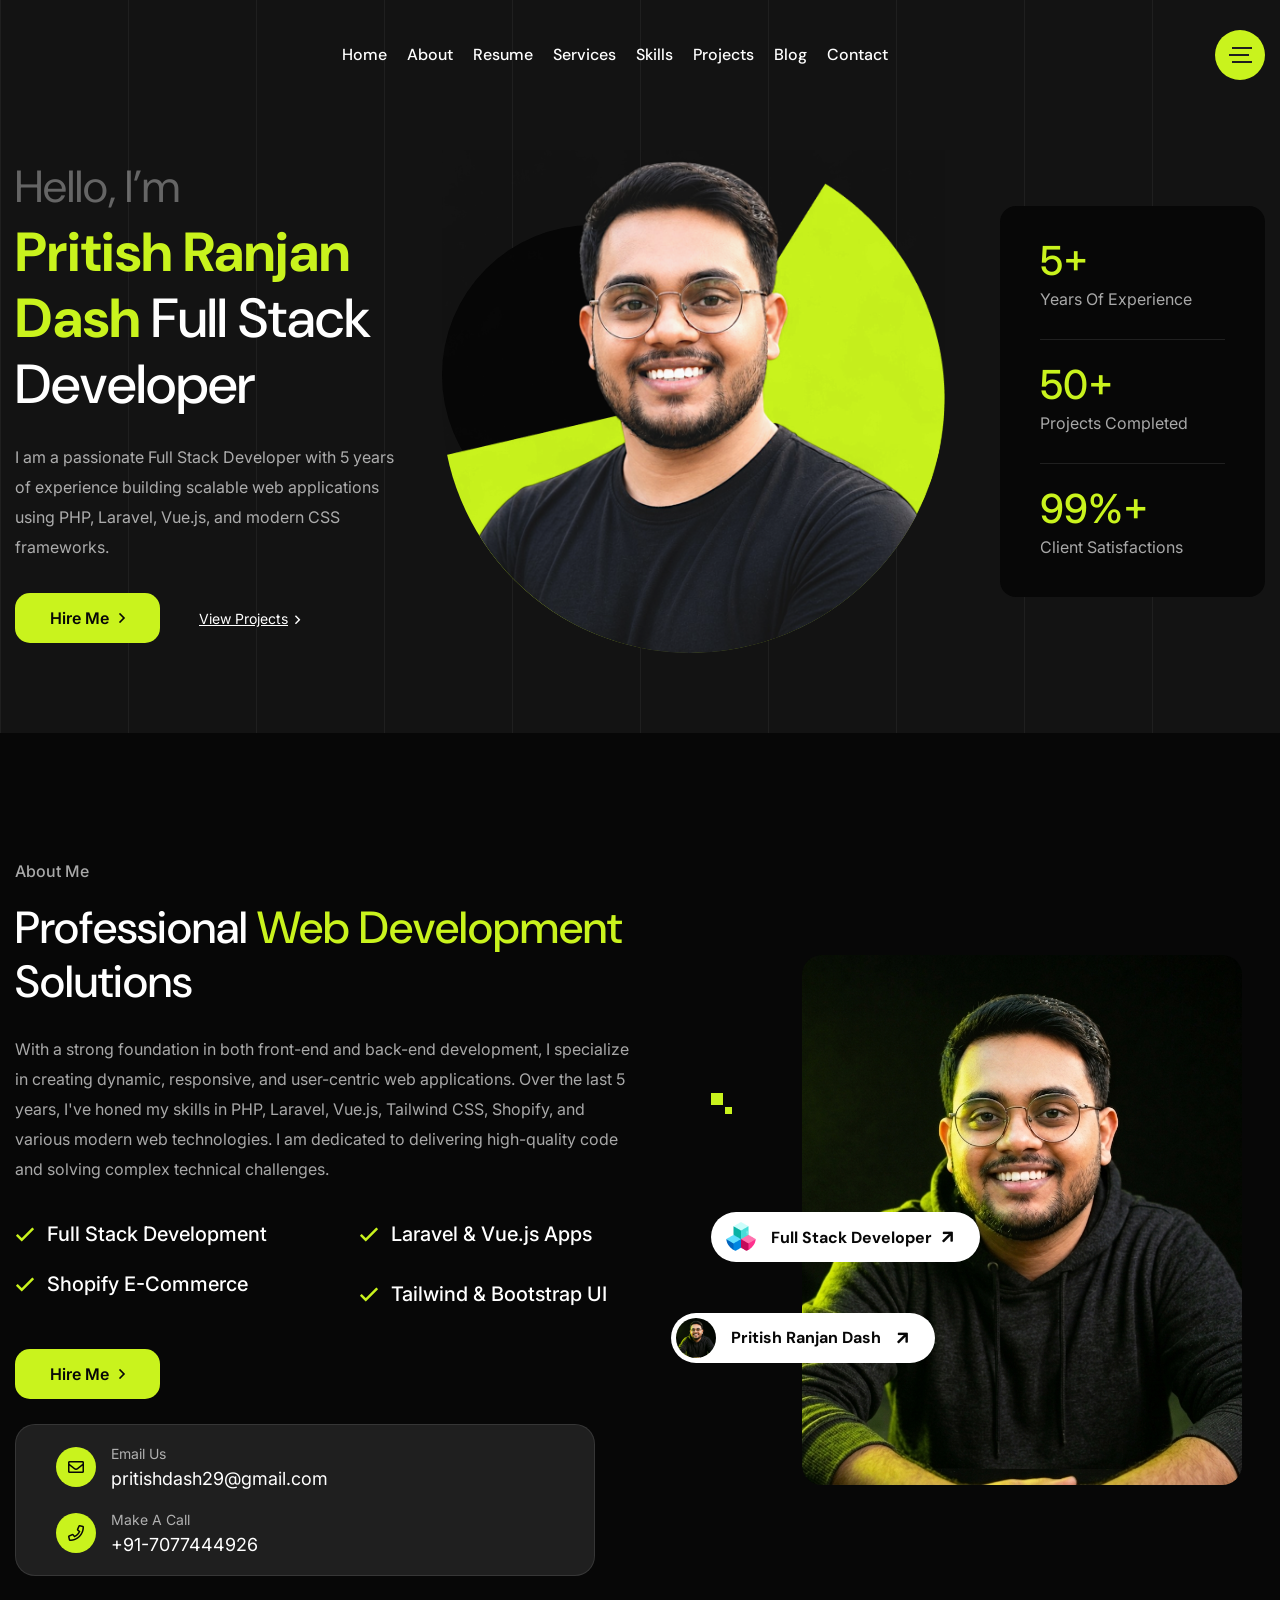
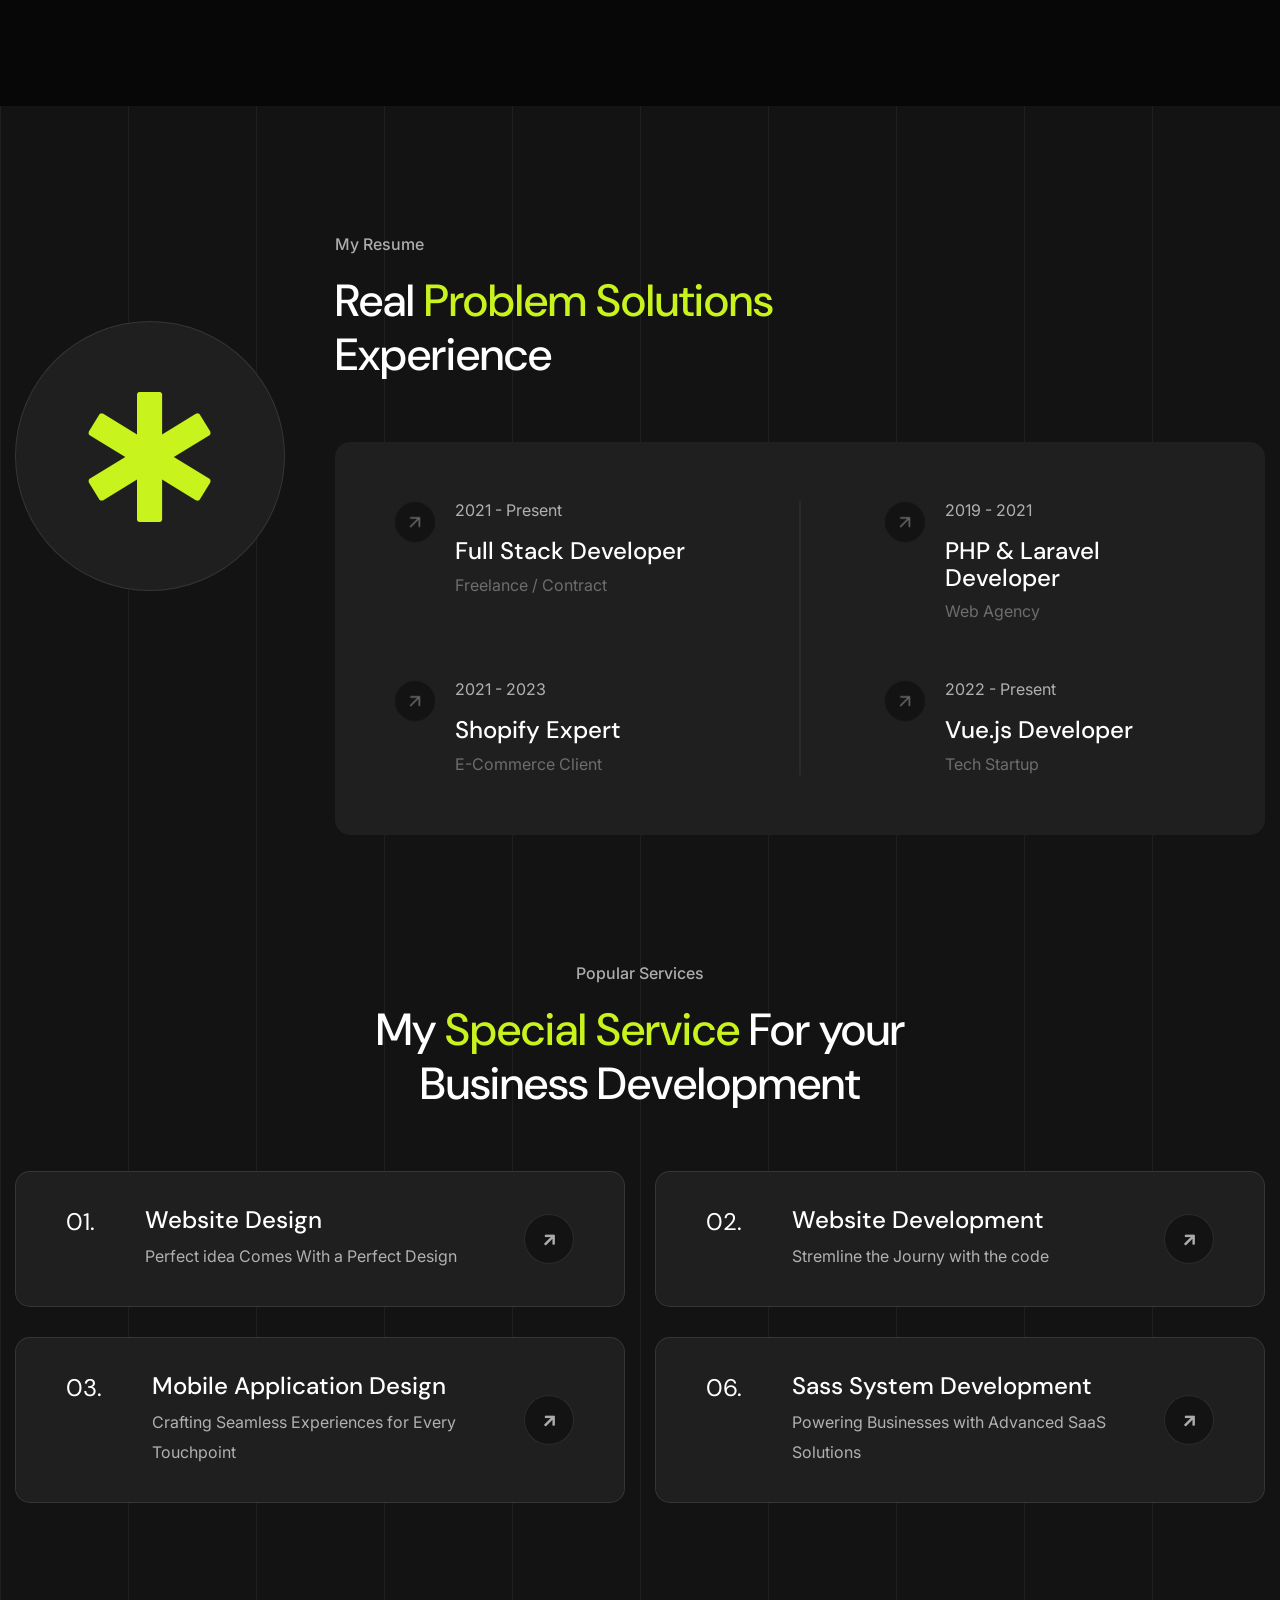
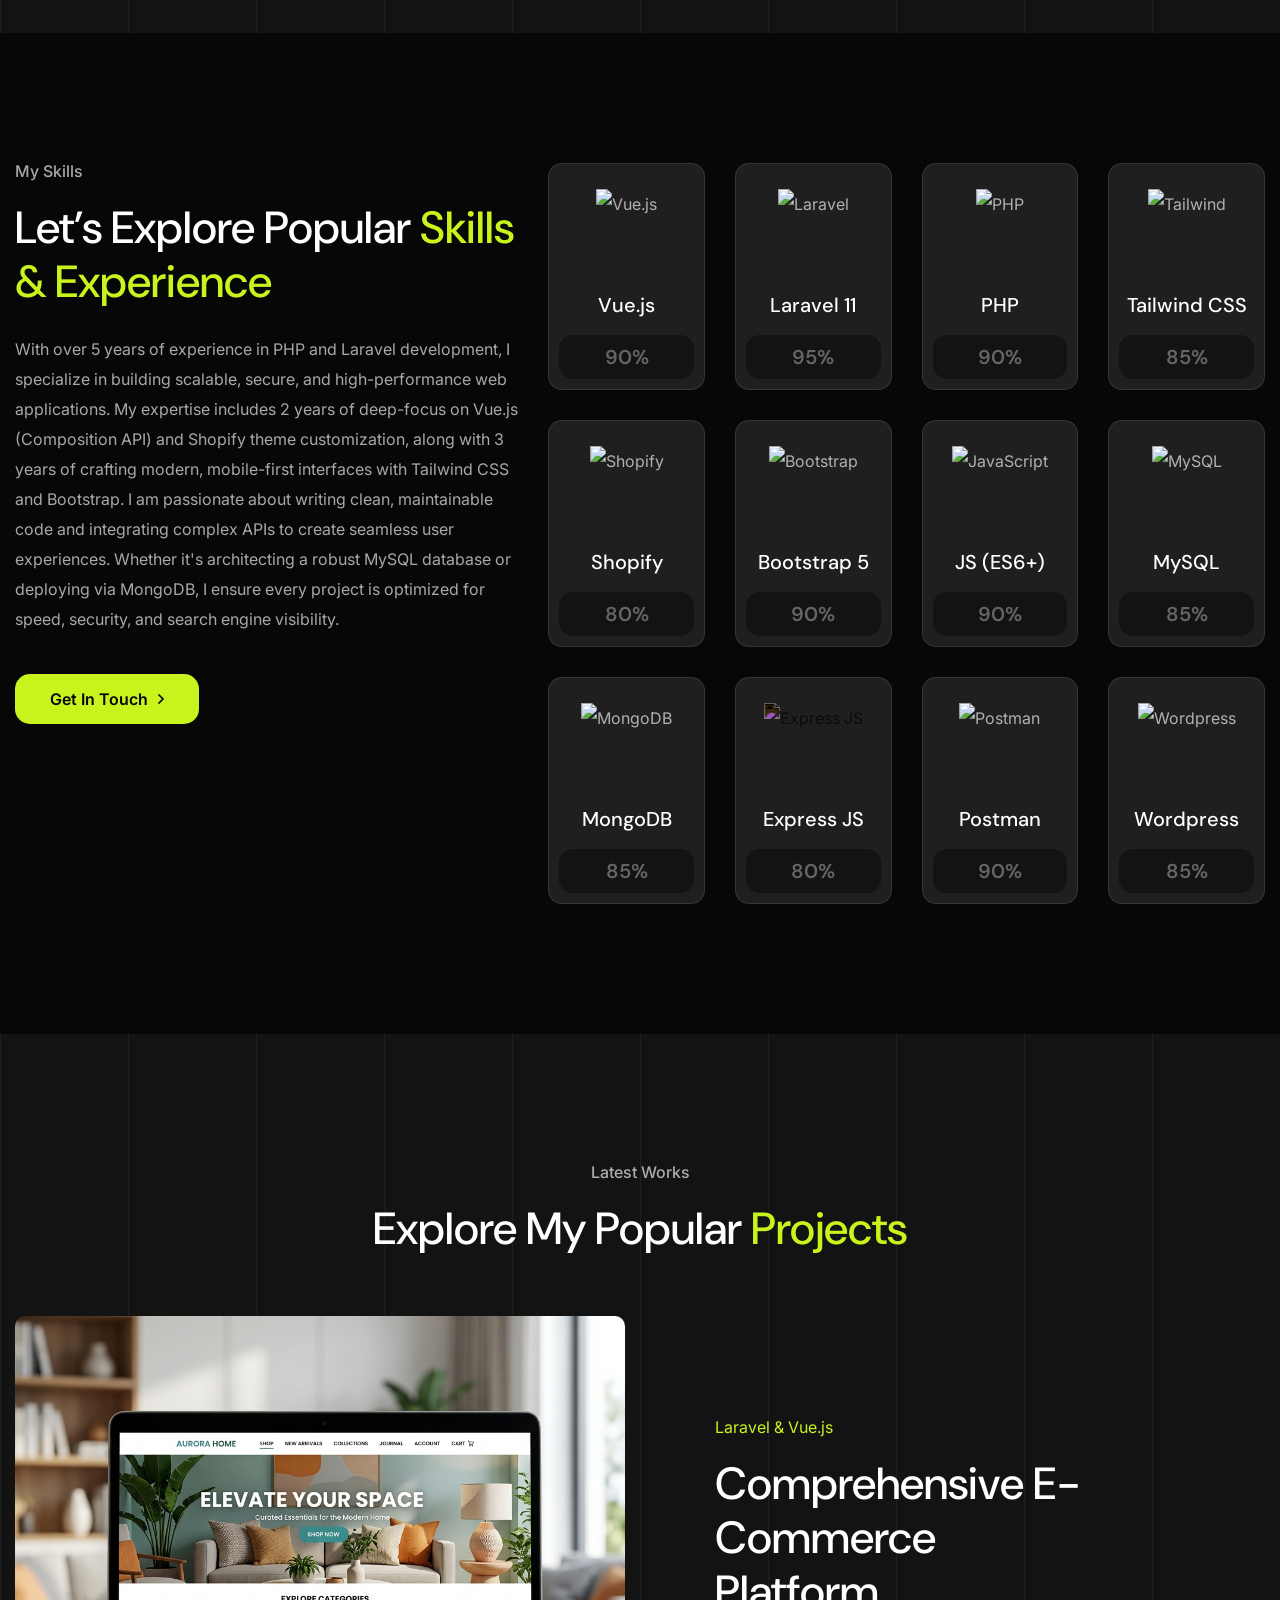
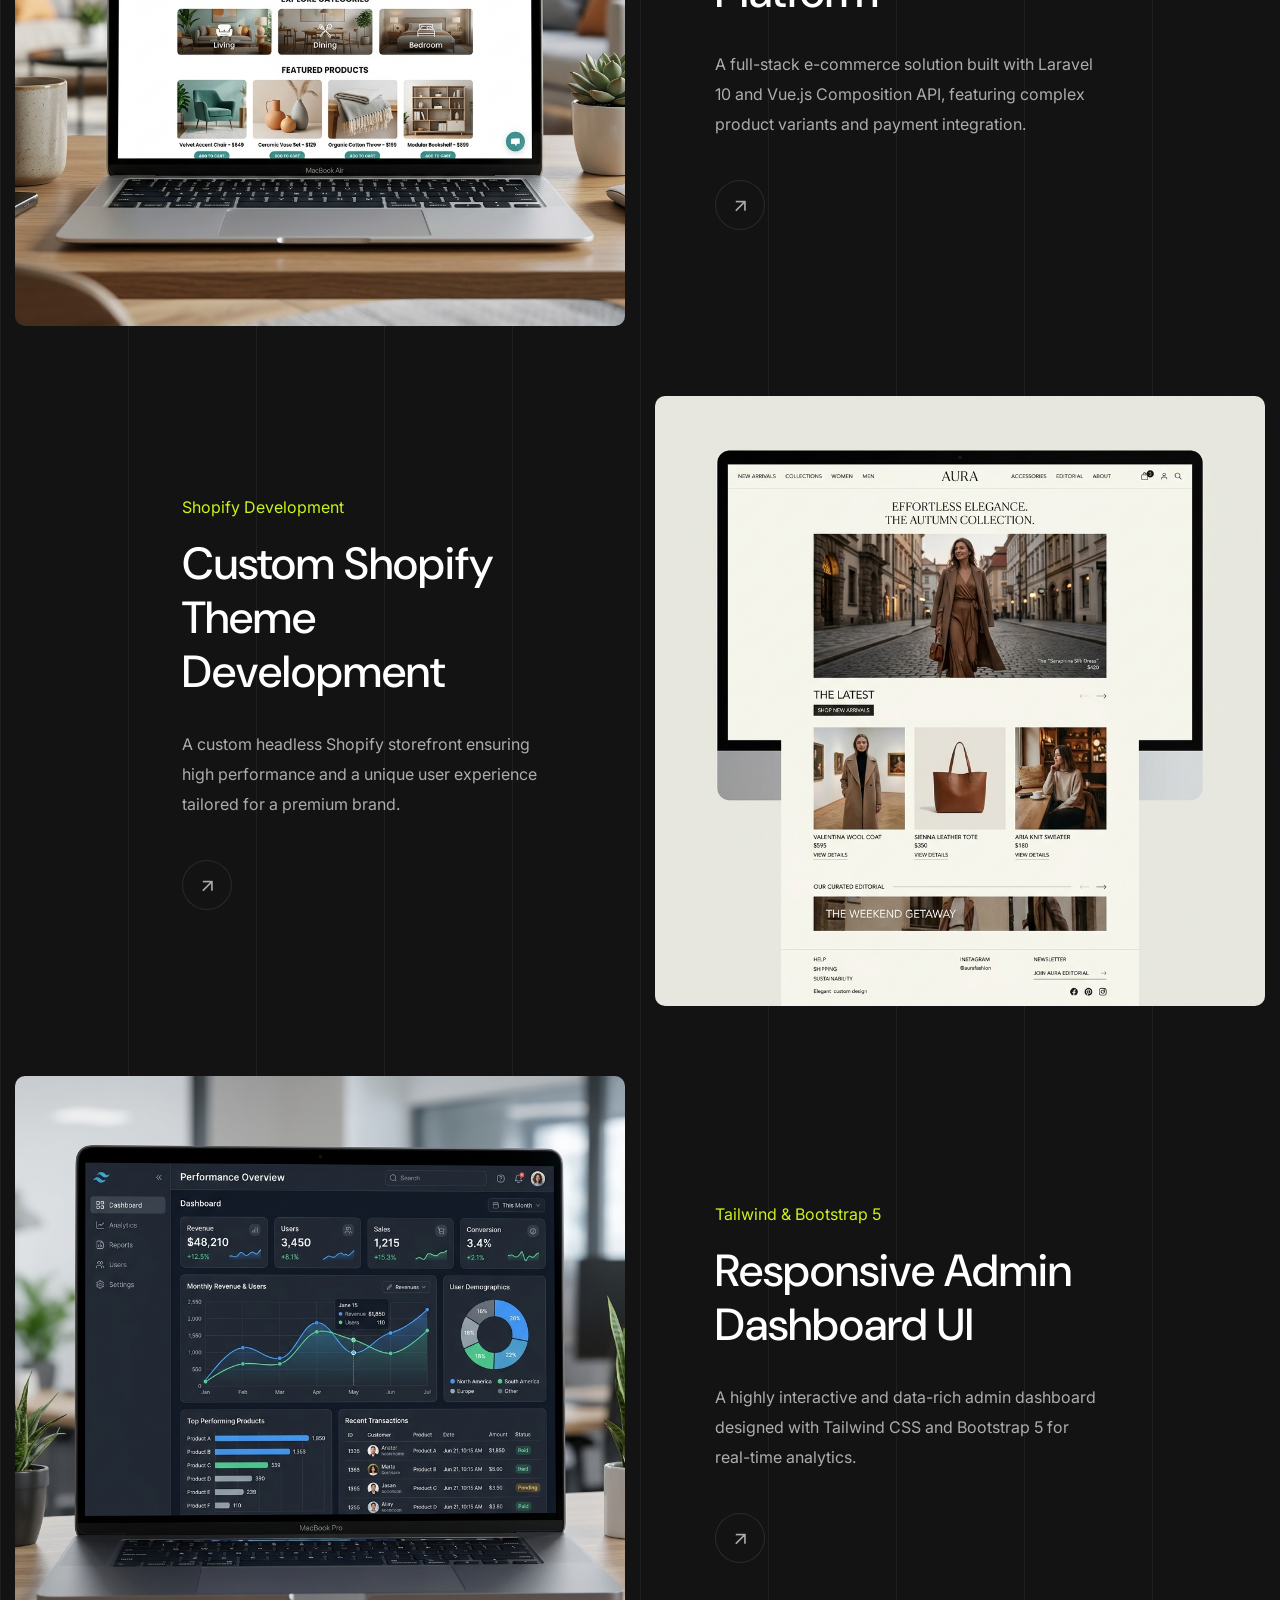
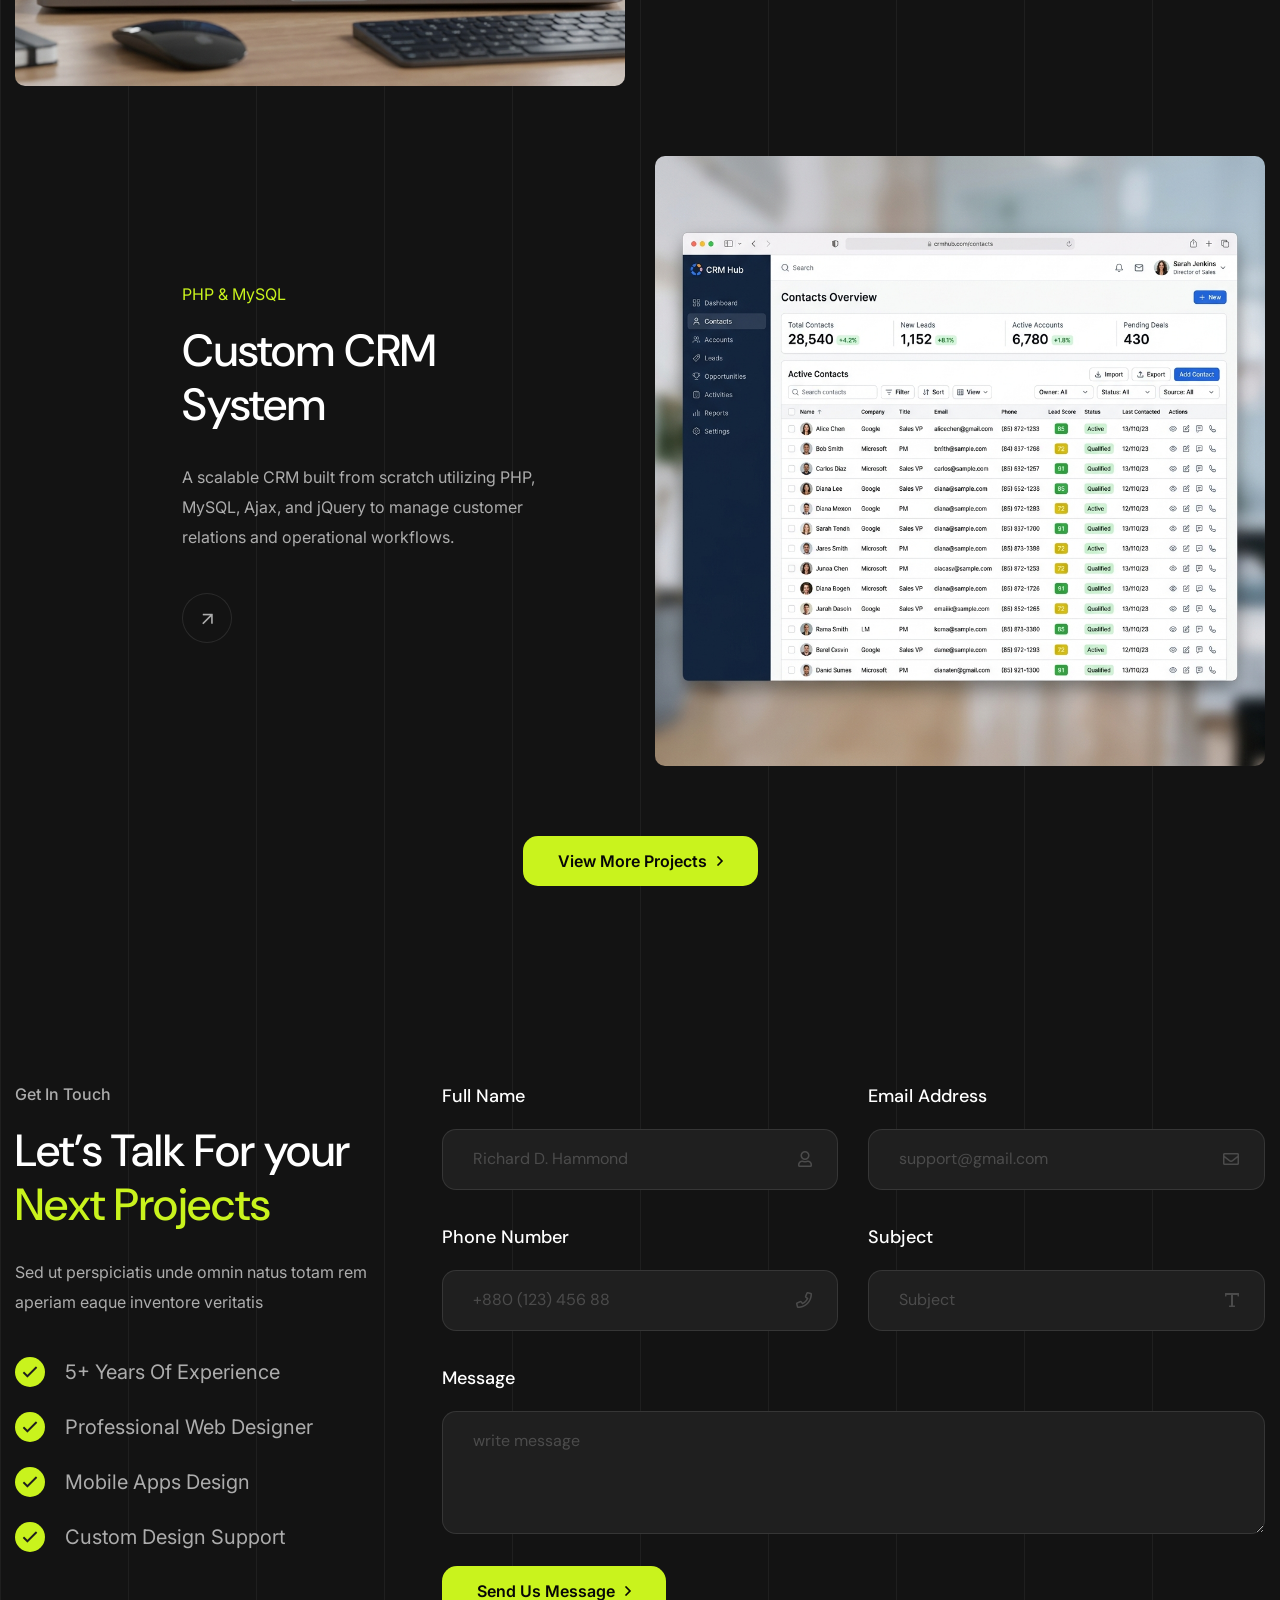
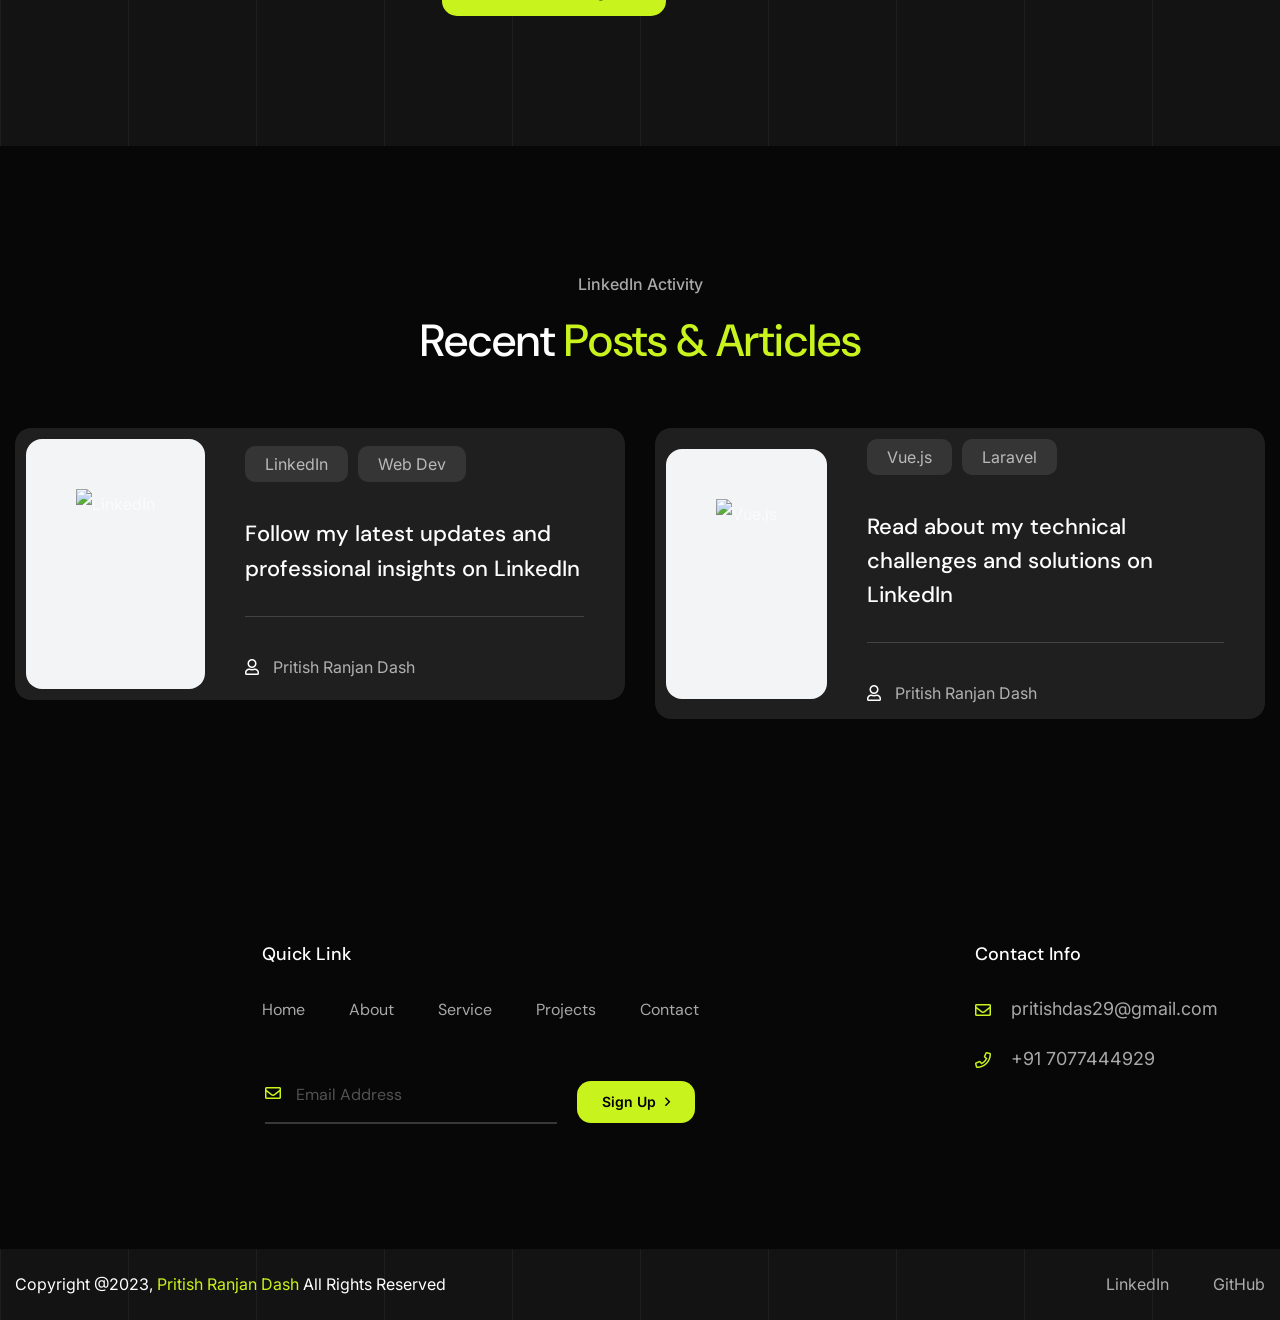
==== commit 6f4f952b: "feat: add base stylesheet and update image assets for portfolio layout" ====
--- a/index.html
+++ b/index.html
@@ -1,5 +1,6 @@
 <!DOCTYPE html>
 <html lang="zxx">
+
 <head>
     <!-- Required meta tags -->
     <meta charset="utf-8">
@@ -11,7 +12,7 @@
     <title>Pritish Ranjan Dash - Full Stack Developer Portfolio</title>
     <!-- Favicon Icon -->
     <link rel="shortcut icon" href="assets/images/favicon.png" type="image/x-icon">
-    
+
     <!-- Flaticon -->
     <link rel="stylesheet" href="assets/css/flaticon.min.css">
     <!-- Font Awesome -->
@@ -28,8 +29,9 @@
     <link rel="stylesheet" href="assets/css/slick.min.css">
     <!-- Main Style -->
     <link rel="stylesheet" href="assets/css/style.css">
-    
+
 </head>
+
 <body class="home-one">
     <div class="page-wrapper">
 
@@ -43,16 +45,17 @@
                 <div class="container container-1620 clearfix">
 
                     <div class="header-inner rel d-flex align-items-center">
-                        
+
 
                         <div class="nav-outer clearfix mx-auto">
                             <!-- Main Menu -->
                             <nav class="main-menu navbar-expand-lg">
                                 <div class="navbar-header">
-                                   
-                                   
+
+
                                     <!-- Toggle Button -->
-                                    <button type="button" class="navbar-toggle me-4" data-bs-toggle="collapse" data-bs-target=".navbar-collapse">
+                                    <button type="button" class="navbar-toggle me-4" data-bs-toggle="collapse"
+                                        data-bs-target=".navbar-collapse">
                                         <span class="icon-bar"></span>
                                         <span class="icon-bar"></span>
                                         <span class="icon-bar"></span>
@@ -62,12 +65,12 @@
                                 <div class="navbar-collapse collapse clearfix">
                                     <ul class="navigation onepage clearfix">
                                         <li><a href="#home">Home</a></li>
-                                        <li><a href="#about">about</a></li>
+                                        <li><a href="#about">About</a></li>
                                         <li><a href="#resume">Resume</a></li>
-                                        <li><a href="#services">services</a></li>
-                                        <li><a href="#skills">skills</a></li>
-                                        <li><a href="#portfolio">projects</a></li>
-                                        <li><a href="#blog">blog</a></li>
+                                        <li><a href="#services">Services</a></li>
+                                        <li><a href="#skills">Skills</a></li>
+                                        <li><a href="#portfolio">Projects</a></li>
+                                        <li><a href="#blog">Blog</a></li>
                                         <li><a href="#contact">Contact</a></li>
                                     </ul>
                                 </div>
@@ -75,7 +78,7 @@
                             </nav>
                             <!-- Main Menu End-->
                         </div>
-                        
+
                         <!-- Menu Button -->
                         <div class="menu-btns">
                             <!-- menu sidbar -->
@@ -90,11 +93,11 @@
             </div>
             <!--End Header Upper-->
         </header>
-       
-       
+
+
         <!--Form Back Drop-->
         <div class="form-back-drop"></div>
-        
+
         <!-- Hidden Sidebar -->
         <section class="hidden-bar">
             <div class="inner-box text-center">
@@ -123,14 +126,15 @@
 
                 <!--Social Icons-->
                 <div class="social-style-one">
-                    <a href="https://www.linkedin.com/in/pritish-ranjan-dash-91a2aa245/" target="_blank"><i class="fab fa-linkedin-in"></i></a>
+                    <a href="https://www.linkedin.com/in/pritish-ranjan-dash-91a2aa245/" target="_blank"><i
+                            class="fab fa-linkedin-in"></i></a>
                     <a href="#"><i class="fab fa-github"></i></a>
                 </div>
             </div>
         </section>
         <!--End Hidden Sidebar -->
-       
-        
+
+
         <!-- Hero Section Start -->
         <section id="home" class="main-hero-area pt-150 pb-80 rel z-1">
             <div class="container container-1620">
@@ -139,10 +143,12 @@
                         <div class="hero-content rmb-55 wow fadeInUp delay-0-2s">
                             <span class="h2">Hello, I’m </span>
                             <h1><b>Pritish Ranjan Dash</b> Full Stack Developer</h1>
-                            <p>I am a passionate Full Stack Developer with 5 years of experience building scalable web applications using PHP, Laravel, Vue.js, and modern CSS frameworks.</p>
+                            <p>I am a passionate Full Stack Developer with 5 years of experience building scalable web
+                                applications using PHP, Laravel, Vue.js, and modern CSS frameworks.</p>
                             <div class="hero-btns">
                                 <a href="#contact" class="theme-btn">Hire Me <i class="far fa-angle-right"></i></a>
-                                <a href="#portfolio" class="read-more">View Projects <i class="far fa-angle-right"></i></a>
+                                <a href="#portfolio" class="read-more">View Projects <i
+                                        class="far fa-angle-right"></i></a>
                             </div>
                         </div>
                     </div>
@@ -170,20 +176,21 @@
                                 <img src="assets/images/hero/progress-shape.png" alt="Progress">
                             </div>
                         </div>
+                        
                     </div>
                 </div>
             </div>
             <div class="bg-lines">
-               <span></span><span></span>
-               <span></span><span></span>
-               <span></span><span></span>
-               <span></span><span></span>
-               <span></span><span></span>
+                <span></span><span></span>
+                <span></span><span></span>
+                <span></span><span></span>
+                <span></span><span></span>
+                <span></span><span></span>
             </div>
         </section>
         <!-- Hero Section End -->
-        
-        
+
+
         <!-- About Area start -->
         <section id="about" class="about-area rel z-1">
             <div class="for-bgc-black py-130 rpy-100">
@@ -194,7 +201,11 @@
                                 <div class="section-title mb-35 wow fadeInUp delay-0-2s">
                                     <span class="sub-title mb-15">About Me</span>
                                     <h2>Professional <span>Web Development</span> Solutions</h2>
-                                    <p>With a strong foundation in both front-end and back-end development, I specialize in creating dynamic, responsive, and user-centric web applications. Over the last 5 years, I've honed my skills in PHP, Laravel, Vue.js, Tailwind CSS, Shopify, and various modern web technologies. I am dedicated to delivering high-quality code and solving complex technical challenges.</p>
+                                    <p>With a strong foundation in both front-end and back-end development, I specialize
+                                        in creating dynamic, responsive, and user-centric web applications. Over the
+                                        last 5 years, I've honed my skills in PHP, Laravel, Vue.js, Tailwind CSS,
+                                        Shopify, and various modern web technologies. I am dedicated to delivering
+                                        high-quality code and solving complex technical challenges.</p>
                                 </div>
                                 <ul class="list-style-one two-column wow fadeInUp delay-0-2s">
                                     <li>Full Stack Development</li>
@@ -202,6 +213,8 @@
                                     <li>Shopify E-Commerce</li>
                                     <li>Tailwind & Bootstrap UI</li>
                                 </ul>
+                                <a href="#contact" class="theme-btn mt-30 wow fadeInUp delay-0-2s">Hire Me <i
+                                        class="far fa-angle-right"></i></a>
                                 <div class="about-info-box mt-25 wow fadeInUp delay-0-2s">
                                     <div class="info-box-item">
                                         <i class="far fa-envelope"></i>
@@ -222,14 +235,16 @@
                         </div>
                         <div class="col-lg-5">
                             <div class="about-image-part wow fadeInUp delay-0-3s">
-                                <img src="Pritish_Ranjan_Dash.png" alt="Pritish Ranjan Dash" style="border-radius: 20px; width: 100%; max-width: 440px; aspect-ratio: 440/530; object-fit: cover;">
+                                <img src="Pritish_Ranjan_Dash.png" alt="Pritish Ranjan Dash"
+                                    style="border-radius: 20px; width: 100%; max-width: 440px; aspect-ratio: 440/530; object-fit: cover;">
                                 <div class="about-btn btn-one wow fadeInRight delay-0-4s">
                                     <img src="assets/images/about/btn-image1.png" alt="Image">
                                     <h6>Full Stack Developer</h6>
                                     <i class="fas fa-arrow-right"></i>
                                 </div>
-                                <div class="about-btn btn-two wow fadeInRight delay-0-5s">
-                                    <img src="assets/images/about/btn-image2.png" alt="Image">
+                                <div class="about-btn btn-two wow fadeInRight delay-0-5s animated">
+                                    <img src="Pritish_Ranjan_Dash.png" alt="Pritish Ranjan Dash"
+                                        style="width: 40px; height: 40px; border-radius: 50%; object-fit: cover; margin-right: 15px;">
                                     <h6>Pritish Ranjan Dash</h6>
                                     <i class="fas fa-arrow-right"></i>
                                 </div>
@@ -242,17 +257,17 @@
                 </div>
             </div>
             <div class="bg-lines">
-               <span></span><span></span>
-               <span></span><span></span>
-               <span></span><span></span>
-               <span></span><span></span>
-               <span></span><span></span>
+                <span></span><span></span>
+                <span></span><span></span>
+                <span></span><span></span>
+                <span></span><span></span>
+                <span></span><span></span>
             </div>
         </section>
         <!-- About Area end -->
-        
-        
-        
+
+
+
         <!-- Resume Area start -->
         <section id="resume" class="resume-area pt-130 rpt-100 rel z-1">
             <div class="container">
@@ -327,16 +342,16 @@
                 </div>
             </div>
             <div class="bg-lines">
-               <span></span><span></span>
-               <span></span><span></span>
-               <span></span><span></span>
-               <span></span><span></span>
-               <span></span><span></span>
+                <span></span><span></span>
+                <span></span><span></span>
+                <span></span><span></span>
+                <span></span><span></span>
+                <span></span><span></span>
             </div>
         </section>
         <!-- Resume Area end -->
-        
-        
+
+
         <!-- Services Area start -->
         <section id="services" class="services-area pt-130 rpt-100 pb-100 rpb-70 rel z-1">
             <div class="container">
@@ -379,8 +394,8 @@
                             <a href="service-details.html" class="details-btn"><i class="fas fa-arrow-right"></i></a>
                         </div>
                     </div>
-                   
-                    
+
+
                     <div class="col-lg-6">
                         <div class="service-item wow fadeInUp delay-0-4s">
                             <div class="number">06.</div>
@@ -394,16 +409,16 @@
                 </div>
             </div>
             <div class="bg-lines">
-               <span></span><span></span>
-               <span></span><span></span>
-               <span></span><span></span>
-               <span></span><span></span>
-               <span></span><span></span>
+                <span></span><span></span>
+                <span></span><span></span>
+                <span></span><span></span>
+                <span></span><span></span>
+                <span></span><span></span>
             </div>
         </section>
         <!-- Services Area end -->
-        
-        
+
+
         <!-- Skill Area start -->
         <section id="skills" class="skill-area rel z-1">
             <div class="for-bgc-black pt-130 rpt-100 pb-100 rpb-70">
@@ -414,7 +429,15 @@
                                 <div class="section-title mb-40">
                                     <span class="sub-title mb-15">My Skills</span>
                                     <h2>Let’s Explore Popular <span>Skills & Experience</span></h2>
-                                    <p>With over 5 years of experience in PHP and Laravel development, I specialize in building scalable, secure, and high-performance web applications. My expertise includes 2 years of deep-focus on Vue.js (Composition API) and Shopify theme customization, along with 3 years of crafting modern, mobile-first interfaces with Tailwind CSS and Bootstrap. I am passionate about writing clean, maintainable code and integrating complex APIs to create seamless user experiences. Whether it's architecting a robust MySQL database or deploying via MongoDB, I ensure every project is optimized for speed, security, and search engine visibility.</p>
+                                    <p>With over 5 years of experience in PHP and Laravel development, I specialize in
+                                        building scalable, secure, and high-performance web applications. My expertise
+                                        includes 2 years of deep-focus on Vue.js (Composition API) and Shopify theme
+                                        customization, along with 3 years of crafting modern, mobile-first interfaces
+                                        with Tailwind CSS and Bootstrap. I am passionate about writing clean,
+                                        maintainable code and integrating complex APIs to create seamless user
+                                        experiences. Whether it's architecting a robust MySQL database or deploying via
+                                        MongoDB, I ensure every project is optimized for speed, security, and search
+                                        engine visibility.</p>
                                 </div>
                                 <a href="#contact" class="theme-btn">Get In Touch <i class="far fa-angle-right"></i></a>
                             </div>
@@ -424,84 +447,97 @@
                                 <div class="row">
                                     <div class="col-xl-3 col-lg-4 col-md-3 col-sm-4 col-6">
                                         <div class="skill-item wow fadeInUp delay-0-2s">
-                                            <img src="https://cdn.jsdelivr.net/gh/devicons/devicon@latest/icons/vuejs/vuejs-original.svg" alt="Vue.js" style="height: 65px; margin-bottom: 22px;">
+                                            <img src="https://cdn.jsdelivr.net/gh/devicons/devicon@latest/icons/vuejs/vuejs-original.svg"
+                                                alt="Vue.js" style="height: 65px; margin-bottom: 22px;">
                                             <h5>Vue.js</h5>
                                             <span class="percent">90%</span>
                                         </div>
                                     </div>
                                     <div class="col-xl-3 col-lg-4 col-md-3 col-sm-4 col-6">
                                         <div class="skill-item wow fadeInUp delay-0-3s">
-                                            <img src="https://cdn.jsdelivr.net/gh/devicons/devicon@latest/icons/laravel/laravel-original.svg" alt="Laravel" style="height: 65px; margin-bottom: 22px;">
+                                            <img src="https://cdn.jsdelivr.net/gh/devicons/devicon@latest/icons/laravel/laravel-original.svg"
+                                                alt="Laravel" style="height: 65px; margin-bottom: 22px;">
                                             <h5>Laravel 11</h5>
                                             <span class="percent">95%</span>
                                         </div>
                                     </div>
                                     <div class="col-xl-3 col-lg-4 col-md-3 col-sm-4 col-6">
                                         <div class="skill-item wow fadeInUp delay-0-4s">
-                                            <img src="https://cdn.jsdelivr.net/gh/devicons/devicon@latest/icons/php/php-original.svg" alt="PHP" style="height: 65px; margin-bottom: 22px;">
+                                            <img src="https://cdn.jsdelivr.net/gh/devicons/devicon@latest/icons/php/php-original.svg"
+                                                alt="PHP" style="height: 65px; margin-bottom: 22px;">
                                             <h5>PHP</h5>
                                             <span class="percent">90%</span>
                                         </div>
                                     </div>
                                     <div class="col-xl-3 col-lg-4 col-md-3 col-sm-4 col-6">
                                         <div class="skill-item wow fadeInUp delay-0-5s">
-                                            <img src="https://cdn.jsdelivr.net/gh/devicons/devicon@latest/icons/tailwindcss/tailwindcss-original.svg" alt="Tailwind" style="height: 65px; margin-bottom: 22px;">
+                                            <img src="https://cdn.jsdelivr.net/gh/devicons/devicon@latest/icons/tailwindcss/tailwindcss-original.svg"
+                                                alt="Tailwind" style="height: 65px; margin-bottom: 22px;">
                                             <h5>Tailwind CSS</h5>
                                             <span class="percent">85%</span>
                                         </div>
                                     </div>
                                     <div class="col-xl-3 col-lg-4 col-md-3 col-sm-4 col-6">
                                         <div class="skill-item wow fadeInUp delay-0-2s">
-                                            <img src="https://cdn.worldvectorlogo.com/logos/shopify.svg" alt="Shopify" style="height: 65px; margin-bottom: 22px;">
+                                            <img src="https://cdn.worldvectorlogo.com/logos/shopify.svg" alt="Shopify"
+                                                style="height: 65px; margin-bottom: 22px;">
                                             <h5>Shopify</h5>
                                             <span class="percent">80%</span>
                                         </div>
                                     </div>
                                     <div class="col-xl-3 col-lg-4 col-md-3 col-sm-4 col-6">
                                         <div class="skill-item wow fadeInUp delay-0-3s">
-                                            <img src="https://cdn.jsdelivr.net/gh/devicons/devicon@latest/icons/bootstrap/bootstrap-original.svg" alt="Bootstrap" style="height: 65px; margin-bottom: 22px;">
+                                            <img src="https://cdn.jsdelivr.net/gh/devicons/devicon@latest/icons/bootstrap/bootstrap-original.svg"
+                                                alt="Bootstrap" style="height: 65px; margin-bottom: 22px;">
                                             <h5>Bootstrap 5</h5>
                                             <span class="percent">90%</span>
                                         </div>
                                     </div>
                                     <div class="col-xl-3 col-lg-4 col-md-3 col-sm-4 col-6">
                                         <div class="skill-item wow fadeInUp delay-0-4s">
-                                            <img src="https://cdn.jsdelivr.net/gh/devicons/devicon@latest/icons/javascript/javascript-original.svg" alt="JavaScript" style="height: 65px; margin-bottom: 22px;">
+                                            <img src="https://cdn.jsdelivr.net/gh/devicons/devicon@latest/icons/javascript/javascript-original.svg"
+                                                alt="JavaScript" style="height: 65px; margin-bottom: 22px;">
                                             <h5>JS (ES6+)</h5>
                                             <span class="percent">90%</span>
                                         </div>
                                     </div>
                                     <div class="col-xl-3 col-lg-4 col-md-3 col-sm-4 col-6">
                                         <div class="skill-item wow fadeInUp delay-0-5s">
-                                            <img src="https://cdn.jsdelivr.net/gh/devicons/devicon@latest/icons/mysql/mysql-original.svg" alt="MySQL" style="height: 65px; margin-bottom: 22px;">
+                                            <img src="https://cdn.jsdelivr.net/gh/devicons/devicon@latest/icons/mysql/mysql-original.svg"
+                                                alt="MySQL" style="height: 65px; margin-bottom: 22px;">
                                             <h5>MySQL</h5>
                                             <span class="percent">85%</span>
                                         </div>
                                     </div>
                                     <div class="col-xl-3 col-lg-4 col-md-3 col-sm-4 col-6">
                                         <div class="skill-item wow fadeInUp delay-0-2s">
-                                            <img src="https://cdn.jsdelivr.net/gh/devicons/devicon@latest/icons/mongodb/mongodb-original.svg" alt="MongoDB" style="height: 65px; margin-bottom: 22px;">
+                                            <img src="https://cdn.jsdelivr.net/gh/devicons/devicon@latest/icons/mongodb/mongodb-original.svg"
+                                                alt="MongoDB" style="height: 65px; margin-bottom: 22px;">
                                             <h5>MongoDB</h5>
                                             <span class="percent">85%</span>
                                         </div>
                                     </div>
                                     <div class="col-xl-3 col-lg-4 col-md-3 col-sm-4 col-6">
                                         <div class="skill-item wow fadeInUp delay-0-3s">
-                                            <img src="https://cdn.jsdelivr.net/gh/devicons/devicon@latest/icons/express/express-original.svg" alt="Express JS" style="height: 65px; margin-bottom: 22px; filter: invert(1);">
+                                            <img src="https://cdn.jsdelivr.net/gh/devicons/devicon@latest/icons/express/express-original.svg"
+                                                alt="Express JS"
+                                                style="height: 65px; margin-bottom: 22px; filter: invert(1);">
                                             <h5>Express JS</h5>
                                             <span class="percent">80%</span>
                                         </div>
                                     </div>
                                     <div class="col-xl-3 col-lg-4 col-md-3 col-sm-4 col-6">
                                         <div class="skill-item wow fadeInUp delay-0-4s">
-                                            <img src="https://cdn.jsdelivr.net/gh/devicons/devicon@latest/icons/postman/postman-original.svg" alt="Postman" style="height: 65px; margin-bottom: 22px;">
+                                            <img src="https://cdn.jsdelivr.net/gh/devicons/devicon@latest/icons/postman/postman-original.svg"
+                                                alt="Postman" style="height: 65px; margin-bottom: 22px;">
                                             <h5>Postman</h5>
                                             <span class="percent">90%</span>
                                         </div>
                                     </div>
                                     <div class="col-xl-3 col-lg-4 col-md-3 col-sm-4 col-6">
                                         <div class="skill-item wow fadeInUp delay-0-5s">
-                                            <img src="https://cdn.jsdelivr.net/gh/devicons/devicon@latest/icons/wordpress/wordpress-plain.svg" alt="Wordpress" style="height: 65px; margin-bottom: 22px;">
+                                            <img src="https://cdn.jsdelivr.net/gh/devicons/devicon@latest/icons/wordpress/wordpress-plain.svg"
+                                                alt="Wordpress" style="height: 65px; margin-bottom: 22px;">
                                             <h5>Wordpress</h5>
                                             <span class="percent">85%</span>
                                         </div>
@@ -513,16 +549,16 @@
                 </div>
             </div>
             <div class="bg-lines">
-               <span></span><span></span>
-               <span></span><span></span>
-               <span></span><span></span>
-               <span></span><span></span>
-               <span></span><span></span>
+                <span></span><span></span>
+                <span></span><span></span>
+                <span></span><span></span>
+                <span></span><span></span>
+                <span></span><span></span>
             </div>
         </section>
         <!-- Skill Area end -->
-        
-        
+
+
         <!-- Projects Area start -->
         <section id="portfolio" class="projects-area pt-130 rpt-100 pb-100 rpb-70 rel z-1">
             <div class="container">
@@ -537,14 +573,16 @@
                 <div class="row align-items-center pb-25">
                     <div class="col-lg-6">
                         <div class="project-image wow fadeInLeft delay-0-2s">
-                            <img src="assets/images/projects/ecommerce_project.png" alt="Project" style="border-radius: 10px;">
+                            <img src="assets/images/projects/ecommerce_project.png" alt="Project"
+                                style="border-radius: 10px;">
                         </div>
                     </div>
                     <div class="col-xl-5 col-lg-6">
                         <div class="project-content wow fadeInRight delay-0-2s">
                             <span class="sub-title">Laravel & Vue.js</span>
                             <h2><a href="project-ecommerce.html">Comprehensive E-Commerce Platform</a></h2>
-                            <p>A full-stack e-commerce solution built with Laravel 10 and Vue.js Composition API, featuring complex product variants and payment integration.</p>
+                            <p>A full-stack e-commerce solution built with Laravel 10 and Vue.js Composition API,
+                                featuring complex product variants and payment integration.</p>
                             <a href="project-ecommerce.html" class="details-btn"><i class="far fa-arrow-right"></i></a>
                         </div>
                     </div>
@@ -552,14 +590,16 @@
                 <div class="row align-items-center pb-25">
                     <div class="col-lg-6 order-lg-2">
                         <div class="project-image wow fadeInLeft delay-0-2s">
-                            <img src="assets/images/projects/shopify_project.png" alt="Project" style="border-radius: 10px;">
+                            <img src="assets/images/projects/shopify_project.png" alt="Project"
+                                style="border-radius: 10px;">
                         </div>
                     </div>
                     <div class="col-xl-5 col-lg-6 ms-auto">
                         <div class="project-content wow fadeInRight delay-0-2s">
                             <span class="sub-title">Shopify Development</span>
                             <h2><a href="project-shopify.html">Custom Shopify Theme Development</a></h2>
-                            <p>A custom headless Shopify storefront ensuring high performance and a unique user experience tailored for a premium brand.</p>
+                            <p>A custom headless Shopify storefront ensuring high performance and a unique user
+                                experience tailored for a premium brand.</p>
                             <a href="project-shopify.html" class="details-btn"><i class="far fa-arrow-right"></i></a>
                         </div>
                     </div>
@@ -567,14 +607,16 @@
                 <div class="row align-items-center pb-25">
                     <div class="col-lg-6">
                         <div class="project-image wow fadeInLeft delay-0-2s">
-                            <img src="assets/images/projects/dashboard_project.png" alt="Project" style="border-radius: 10px;">
+                            <img src="assets/images/projects/dashboard_project.png" alt="Project"
+                                style="border-radius: 10px;">
                         </div>
                     </div>
                     <div class="col-xl-5 col-lg-6">
                         <div class="project-content wow fadeInRight delay-0-2s">
                             <span class="sub-title">Tailwind & Bootstrap 5</span>
                             <h2><a href="project-dashboard.html">Responsive Admin Dashboard UI</a></h2>
-                            <p>A highly interactive and data-rich admin dashboard designed with Tailwind CSS and Bootstrap 5 for real-time analytics.</p>
+                            <p>A highly interactive and data-rich admin dashboard designed with Tailwind CSS and
+                                Bootstrap 5 for real-time analytics.</p>
                             <a href="project-dashboard.html" class="details-btn"><i class="far fa-arrow-right"></i></a>
                         </div>
                     </div>
@@ -582,14 +624,16 @@
                 <div class="row align-items-center pb-25">
                     <div class="col-lg-6 order-lg-2">
                         <div class="project-image wow fadeInLeft delay-0-2s">
-                            <img src="assets/images/projects/crm_project.png" alt="Project" style="border-radius: 10px;">
+                            <img src="assets/images/projects/crm_project.png" alt="Project"
+                                style="border-radius: 10px;">
                         </div>
                     </div>
                     <div class="col-xl-5 col-lg-6 ms-auto">
                         <div class="project-content wow fadeInRight delay-0-2s">
                             <span class="sub-title">PHP & MySQL</span>
                             <h2><a href="project-crm.html">Custom CRM System</a></h2>
-                            <p>A scalable CRM built from scratch utilizing PHP, MySQL, Ajax, and jQuery to manage customer relations and operational workflows.</p>
+                            <p>A scalable CRM built from scratch utilizing PHP, MySQL, Ajax, and jQuery to manage
+                                customer relations and operational workflows.</p>
                             <a href="project-crm.html" class="details-btn"><i class="far fa-arrow-right"></i></a>
                         </div>
                     </div>
@@ -599,19 +643,19 @@
                 </div>
             </div>
             <div class="bg-lines">
-               <span></span><span></span>
-               <span></span><span></span>
-               <span></span><span></span>
-               <span></span><span></span>
-               <span></span><span></span>
+                <span></span><span></span>
+                <span></span><span></span>
+                <span></span><span></span>
+                <span></span><span></span>
+                <span></span><span></span>
             </div>
         </section>
         <!-- Projects Area end -->
-        
-
-        
-
-        
+
+
+
+
+
         <!-- Contact Area start -->
         <section id="contact" class="contact-area pt-95 pb-130 rpt-70 rpb-100 rel z-1">
             <div class="container">
@@ -633,12 +677,15 @@
                     </div>
                     <div class="col-lg-8">
                         <div class="contact-form contact-form-wrap form-style-one wow fadeInUp delay-0-4s">
-                            <form id="contactForm" class="contactForm" name="contactForm" action="assets/php/form-process.php" method="post">
+                            <form id="contactForm" class="contactForm" name="contactForm"
+                                action="assets/php/form-process.php" method="post">
                                 <div class="row">
                                     <div class="col-md-6">
                                         <div class="form-group">
                                             <label for="name">Full Name</label>
-                                            <input type="text" id="name" name="name" class="form-control" value="" placeholder="Richard D. Hammond" required data-error="Please enter your Name">
+                                            <input type="text" id="name" name="name" class="form-control" value=""
+                                                placeholder="Richard D. Hammond" required
+                                                data-error="Please enter your Name">
                                             <label for="name" class="for-icon"><i class="far fa-user"></i></label>
                                             <div class="help-block with-errors"></div>
                                         </div>
@@ -646,7 +693,9 @@
                                     <div class="col-md-6">
                                         <div class="form-group">
                                             <label for="email">Email Address</label>
-                                            <input type="email" id="email" name="email" class="form-control" value="" placeholder="support@gmail.com" required data-error="Please enter your Email">
+                                            <input type="email" id="email" name="email" class="form-control" value=""
+                                                placeholder="support@gmail.com" required
+                                                data-error="Please enter your Email">
                                             <label for="email" class="for-icon"><i class="far fa-envelope"></i></label>
                                             <div class="help-block with-errors"></div>
                                         </div>
@@ -654,15 +703,19 @@
                                     <div class="col-md-6">
                                         <div class="form-group">
                                             <label for="phone_number">Phone Number</label>
-                                            <input type="text" id="phone_number" name="phone_number" class="form-control" value="" placeholder="+880 (123) 456 88" required data-error="Please enter your Phone Number">
-                                            <label for="phone_number" class="for-icon"><i class="far fa-phone"></i></label>
+                                            <input type="text" id="phone_number" name="phone_number"
+                                                class="form-control" value="" placeholder="+880 (123) 456 88" required
+                                                data-error="Please enter your Phone Number">
+                                            <label for="phone_number" class="for-icon"><i
+                                                    class="far fa-phone"></i></label>
                                             <div class="help-block with-errors"></div>
                                         </div>
                                     </div>
                                     <div class="col-md-6">
                                         <div class="form-group">
                                             <label for="subject">Subject</label>
-                                            <input type="text" id="subject" name="subject" class="form-control" value="" placeholder="Subject" required data-error="Please enter your Subject">
+                                            <input type="text" id="subject" name="subject" class="form-control" value=""
+                                                placeholder="Subject" required data-error="Please enter your Subject">
                                             <label for="subject" class="for-icon"><i class="far fa-text"></i></label>
                                             <div class="help-block with-errors"></div>
                                         </div>
@@ -670,13 +723,16 @@
                                     <div class="col-md-12">
                                         <div class="form-group">
                                             <label for="message">Message</label>
-                                            <textarea name="message" id="message" class="form-control" rows="4" placeholder="write message" required data-error="Please enter your Message"></textarea>
+                                            <textarea name="message" id="message" class="form-control" rows="4"
+                                                placeholder="write message" required
+                                                data-error="Please enter your Message"></textarea>
                                             <div class="help-block with-errors"></div>
                                         </div>
                                     </div>
                                     <div class="col-md-12">
                                         <div class="form-group mb-0">
-                                            <button type="submit" class="theme-btn">Send Us Message <i class="far fa-angle-right"></i></button>
+                                            <button type="submit" class="theme-btn">Send Us Message <i
+                                                    class="far fa-angle-right"></i></button>
                                             <div id="msgSubmit" class="hidden"></div>
                                         </div>
                                     </div>
@@ -687,16 +743,16 @@
                 </div>
             </div>
             <div class="bg-lines">
-               <span></span><span></span>
-               <span></span><span></span>
-               <span></span><span></span>
-               <span></span><span></span>
-               <span></span><span></span>
+                <span></span><span></span>
+                <span></span><span></span>
+                <span></span><span></span>
+                <span></span><span></span>
+                <span></span><span></span>
             </div>
         </section>
         <!-- Contact Area end -->
-        
-        
+
+
         <!-- Blog Area start -->
         <section id="blog" class="blog-area rel z-1">
             <div class="for-bgc-black pt-130 pb-100 rpt-100 rpb-70">
@@ -713,19 +769,27 @@
                         <div class="col-lg-6">
                             <div class="blog-item wow fadeInUp delay-0-2s">
                                 <div class="image">
-                                    <a href="https://www.linkedin.com/in/pritish-ranjan-dash-91a2aa245/recent-activity/all/" target="_blank">
-                                        <img src="https://cdn-icons-png.flaticon.com/512/174/174857.png" alt="LinkedIn" style="height: 250px; width: 100%; object-fit: contain; background: #f3f4f6; padding: 50px;">
+                                    <a href="https://www.linkedin.com/in/pritish-ranjan-dash-91a2aa245/recent-activity/all/"
+                                        target="_blank">
+                                        <img src="https://cdn-icons-png.flaticon.com/512/174/174857.png" alt="LinkedIn"
+                                            style="height: 250px; width: 100%; object-fit: contain; background: #f3f4f6; padding: 50px;">
                                     </a>
                                 </div>
                                 <div class="content">
                                     <div class="blog-meta mb-35">
-                                        <a class="tag" href="https://www.linkedin.com/in/pritish-ranjan-dash-91a2aa245/" target="_blank">LinkedIn</a>
-                                        <a class="tag" href="https://www.linkedin.com/in/pritish-ranjan-dash-91a2aa245/" target="_blank">Web Dev</a>
-                                    </div>
-                                    <h5><a href="https://www.linkedin.com/in/pritish-ranjan-dash-91a2aa245/recent-activity/all/" target="_blank">Follow my latest updates and professional insights on LinkedIn</a></h5>
+                                        <a class="tag" href="https://www.linkedin.com/in/pritish-ranjan-dash-91a2aa245/"
+                                            target="_blank">LinkedIn</a>
+                                        <a class="tag" href="https://www.linkedin.com/in/pritish-ranjan-dash-91a2aa245/"
+                                            target="_blank">Web Dev</a>
+                                    </div>
+                                    <h5><a href="https://www.linkedin.com/in/pritish-ranjan-dash-91a2aa245/recent-activity/all/"
+                                            target="_blank">Follow my latest updates and professional insights on
+                                            LinkedIn</a></h5>
                                     <hr>
                                     <div class="blog-meta mt-35">
-                                        <a class="date" href="https://www.linkedin.com/in/pritish-ranjan-dash-91a2aa245/" target="_blank"><i class="far fa-user"></i> Pritish Ranjan Dash</a>
+                                        <a class="date"
+                                            href="https://www.linkedin.com/in/pritish-ranjan-dash-91a2aa245/"
+                                            target="_blank"><i class="far fa-user"></i> Pritish Ranjan Dash</a>
                                     </div>
                                 </div>
                             </div>
@@ -733,19 +797,28 @@
                         <div class="col-lg-6">
                             <div class="blog-item wow fadeInUp delay-0-2s">
                                 <div class="image">
-                                    <a href="https://www.linkedin.com/in/pritish-ranjan-dash-91a2aa245/recent-activity/all/" target="_blank">
-                                        <img src="https://cdn.jsdelivr.net/gh/devicons/devicon@latest/icons/vuejs/vuejs-original.svg" alt="Vue.js" style="height: 250px; width: 100%; object-fit: contain; background: #f3f4f6; padding: 50px;">
+                                    <a href="https://www.linkedin.com/in/pritish-ranjan-dash-91a2aa245/recent-activity/all/"
+                                        target="_blank">
+                                        <img src="https://cdn.jsdelivr.net/gh/devicons/devicon@latest/icons/vuejs/vuejs-original.svg"
+                                            alt="Vue.js"
+                                            style="height: 250px; width: 100%; object-fit: contain; background: #f3f4f6; padding: 50px;">
                                     </a>
                                 </div>
                                 <div class="content">
                                     <div class="blog-meta mb-35">
-                                        <a class="tag" href="https://www.linkedin.com/in/pritish-ranjan-dash-91a2aa245/" target="_blank">Vue.js</a>
-                                        <a class="tag" href="https://www.linkedin.com/in/pritish-ranjan-dash-91a2aa245/" target="_blank">Laravel</a>
-                                    </div>
-                                    <h5><a href="https://www.linkedin.com/in/pritish-ranjan-dash-91a2aa245/recent-activity/all/" target="_blank">Read about my technical challenges and solutions on LinkedIn</a></h5>
+                                        <a class="tag" href="https://www.linkedin.com/in/pritish-ranjan-dash-91a2aa245/"
+                                            target="_blank">Vue.js</a>
+                                        <a class="tag" href="https://www.linkedin.com/in/pritish-ranjan-dash-91a2aa245/"
+                                            target="_blank">Laravel</a>
+                                    </div>
+                                    <h5><a href="https://www.linkedin.com/in/pritish-ranjan-dash-91a2aa245/recent-activity/all/"
+                                            target="_blank">Read about my technical challenges and solutions on
+                                            LinkedIn</a></h5>
                                     <hr>
                                     <div class="blog-meta mt-35">
-                                        <a class="date" href="https://www.linkedin.com/in/pritish-ranjan-dash-91a2aa245/" target="_blank"><i class="far fa-user"></i> Pritish Ranjan Dash</a>
+                                        <a class="date"
+                                            href="https://www.linkedin.com/in/pritish-ranjan-dash-91a2aa245/"
+                                            target="_blank"><i class="far fa-user"></i> Pritish Ranjan Dash</a>
                                     </div>
                                 </div>
                             </div>
@@ -754,17 +827,17 @@
                 </div>
             </div>
             <div class="bg-lines">
-               <span></span><span></span>
-               <span></span><span></span>
-               <span></span><span></span>
-               <span></span><span></span>
-               <span></span><span></span>
+                <span></span><span></span>
+                <span></span><span></span>
+                <span></span><span></span>
+                <span></span><span></span>
+                <span></span><span></span>
             </div>
         </section>
         <!-- Blog Area end -->
 
-        
-        
+
+
         <!-- footer area start -->
         <footer class="main-footer rel z-1">
             <div class="footer-top-wrap bgc-black pt-100 pb-75">
@@ -793,8 +866,10 @@
                             <div class="footer-widget widget_contact_info wow fadeInUp delay-0-6s">
                                 <h6 class="footer-title">Contact Info</h6>
                                 <ul>
-                                    <li><i class="far fa-envelope"></i> <a href="mailto:pritishdas29@gmail.com">pritishdas29@gmail.com</a></li>
-                                    <li><i class="far fa-phone"></i> <a href="callto:+917077444929">+91 7077444929</a></li>
+                                    <li><i class="far fa-envelope"></i> <a
+                                            href="mailto:pritishdas29@gmail.com">pritishdas29@gmail.com</a></li>
+                                    <li><i class="far fa-phone"></i> <a href="callto:+917077444929">+91 7077444929</a>
+                                    </li>
                                 </ul>
                             </div>
                         </div>
@@ -803,28 +878,31 @@
             </div>
             <div class="footer-bottom pt-20 pb-5 rpt-25">
                 <div class="container">
-                   <div class="row">
-                       <div class="col-lg-6">
+                    <div class="row">
+                        <div class="col-lg-6">
                             <div class="copyright-text">
-                                <p>Copyright @2023, <a href="indexonepage.html">Pritish Ranjan Dash</a> All Rights Reserved</p>
-                            </div>
-                       </div>
-                       <div class="col-lg-6 text-lg-end">
-                           <ul class="footer-bottom-nav">
-                               <li><a href="https://www.linkedin.com/in/pritish-ranjan-dash-91a2aa245/" target="_blank">LinkedIn</a></li>
-                               <li><a href="#">GitHub</a></li>
-                           </ul>
-                       </div>
-                   </div>
-                   <!-- Scroll Top Button -->
-                    <button class="scroll-top scroll-to-target" data-target="html"><span class="fas fa-angle-double-up"></span></button>
+                                <p>Copyright @2023, <a href="indexonepage.html">Pritish Ranjan Dash</a> All Rights
+                                    Reserved</p>
+                            </div>
+                        </div>
+                        <div class="col-lg-6 text-lg-end">
+                            <ul class="footer-bottom-nav">
+                                <li><a href="https://www.linkedin.com/in/pritish-ranjan-dash-91a2aa245/"
+                                        target="_blank">LinkedIn</a></li>
+                                <li><a href="#">GitHub</a></li>
+                            </ul>
+                        </div>
+                    </div>
+                    <!-- Scroll Top Button -->
+                    <button class="scroll-top scroll-to-target" data-target="html"><span
+                            class="fas fa-angle-double-up"></span></button>
                 </div>
                 <div class="bg-lines">
-                   <span></span><span></span>
-                   <span></span><span></span>
-                   <span></span><span></span>
-                   <span></span><span></span>
-                   <span></span><span></span>
+                    <span></span><span></span>
+                    <span></span><span></span>
+                    <span></span><span></span>
+                    <span></span><span></span>
+                    <span></span><span></span>
                 </div>
             </div>
         </footer>
@@ -832,8 +910,8 @@
 
     </div>
     <!--End pagewrapper-->
-   
-    
+
+
     <!-- Jquery -->
     <script src="assets/js/jquery-3.6.0.min.js"></script>
     <!-- Bootstrap -->
@@ -852,11 +930,12 @@
     <script src="assets/js/wow.min.js"></script>
     <!-- Custom script -->
     <script src="assets/js/script.js"></script>
-    
+
     <!-- For Contact Form -->
     <script src="assets/js/jquery.ajaxchimp.min.js"></script>
     <script src="assets/js/form-validator.min.js"></script>
     <script src="assets/js/contact-form-script.js"></script>
 
 </body>
+
 </html>
--- a/assets/css/style.css
+++ b/assets/css/style.css
@@ -3324,7 +3324,7 @@
           background: var(--primary-color); } }
       .main-menu .navbar-collapse li a:hover {
         color: var(--primary-color);
-        text-decoration: underline; }
+        text-decoration: none; }
         .main-menu .navbar-collapse li a:hover:after {
           opacity: 1; }
     .main-menu .navbar-collapse li.current > a, .main-menu .navbar-collapse li.current-menu-item > a {
@@ -3990,9 +3990,13 @@
   border-radius: 32px;
   color: var(--black-color);
   padding: 10px 25px 10px 15px; }
-  .about-btn img {
+  .about-btn img,
+  .about-btn > i:first-child {
     border-radius: 50%;
     margin-right: 15px; }
+  .about-btn > i:first-child {
+    color: var(--primary-color);
+    font-size: 20px; }
   .about-btn h6 {
     font-weight: 700;
     color: var(--black-color);
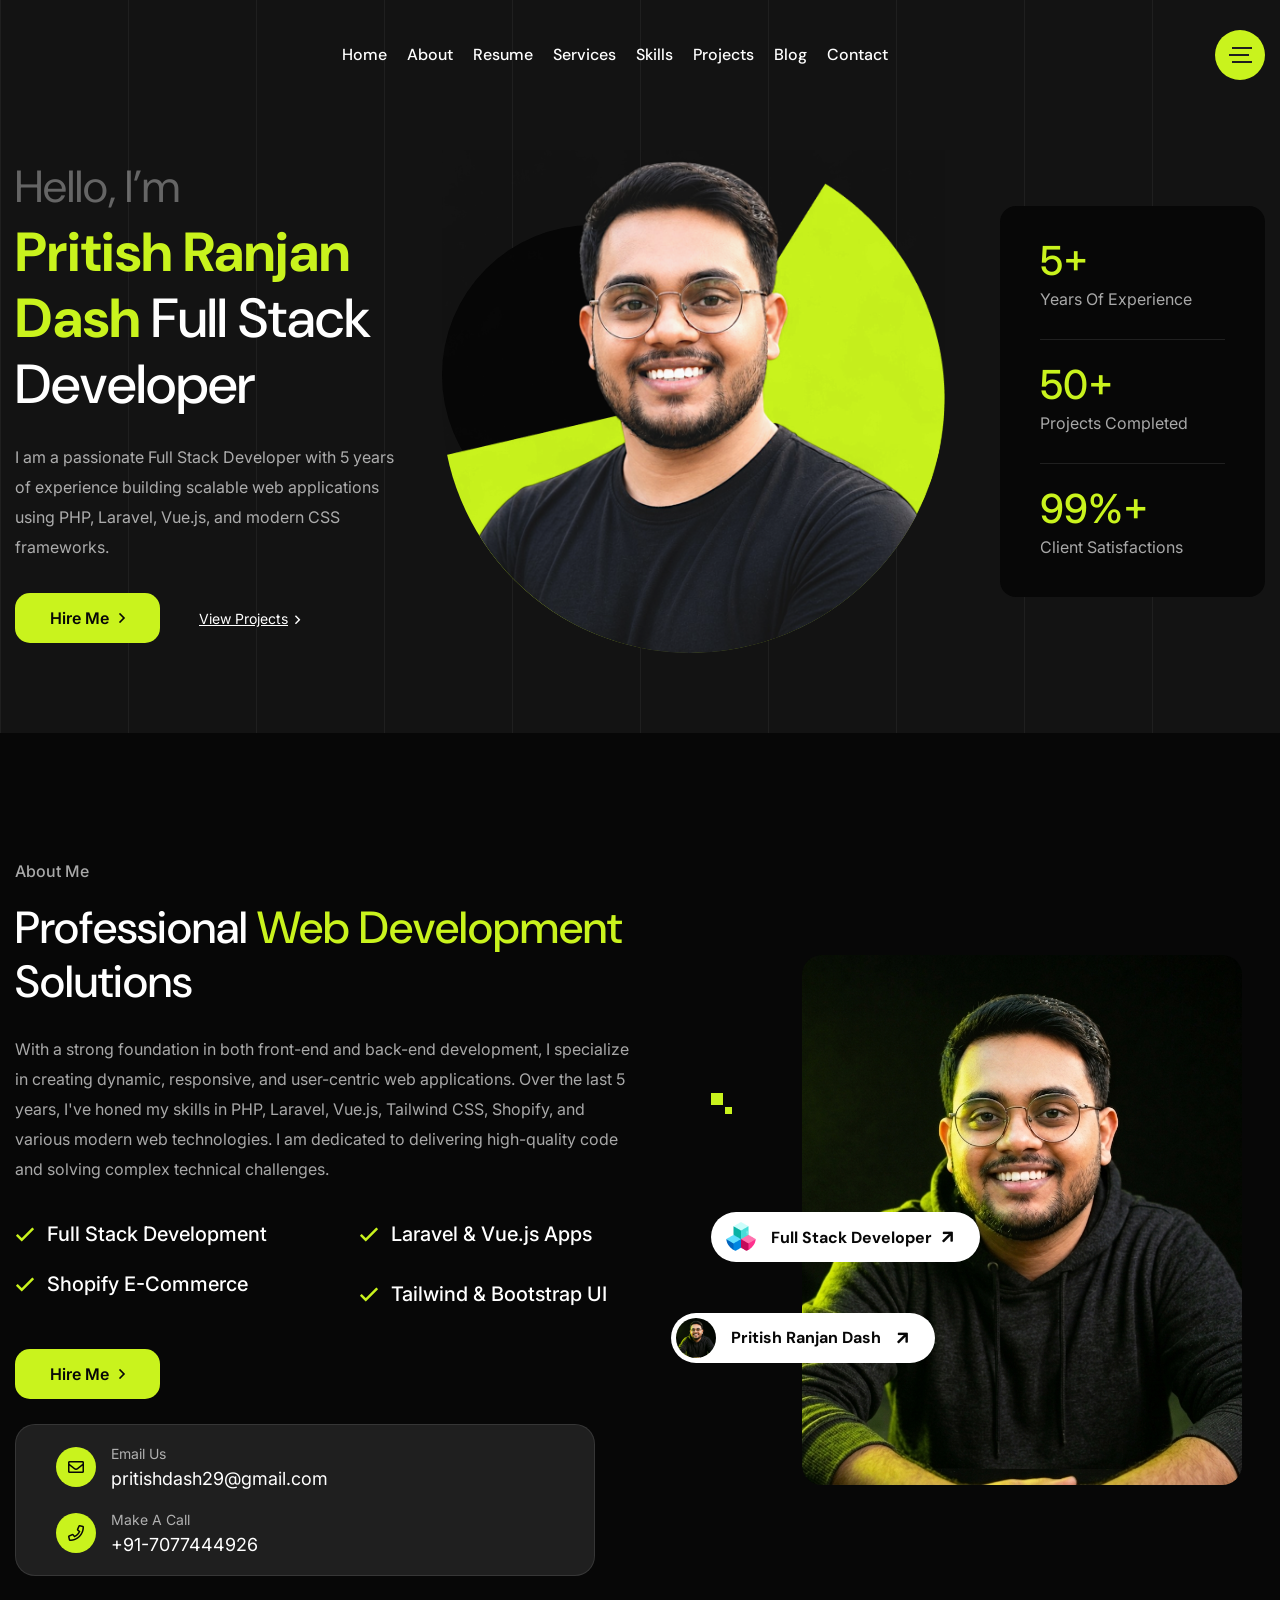
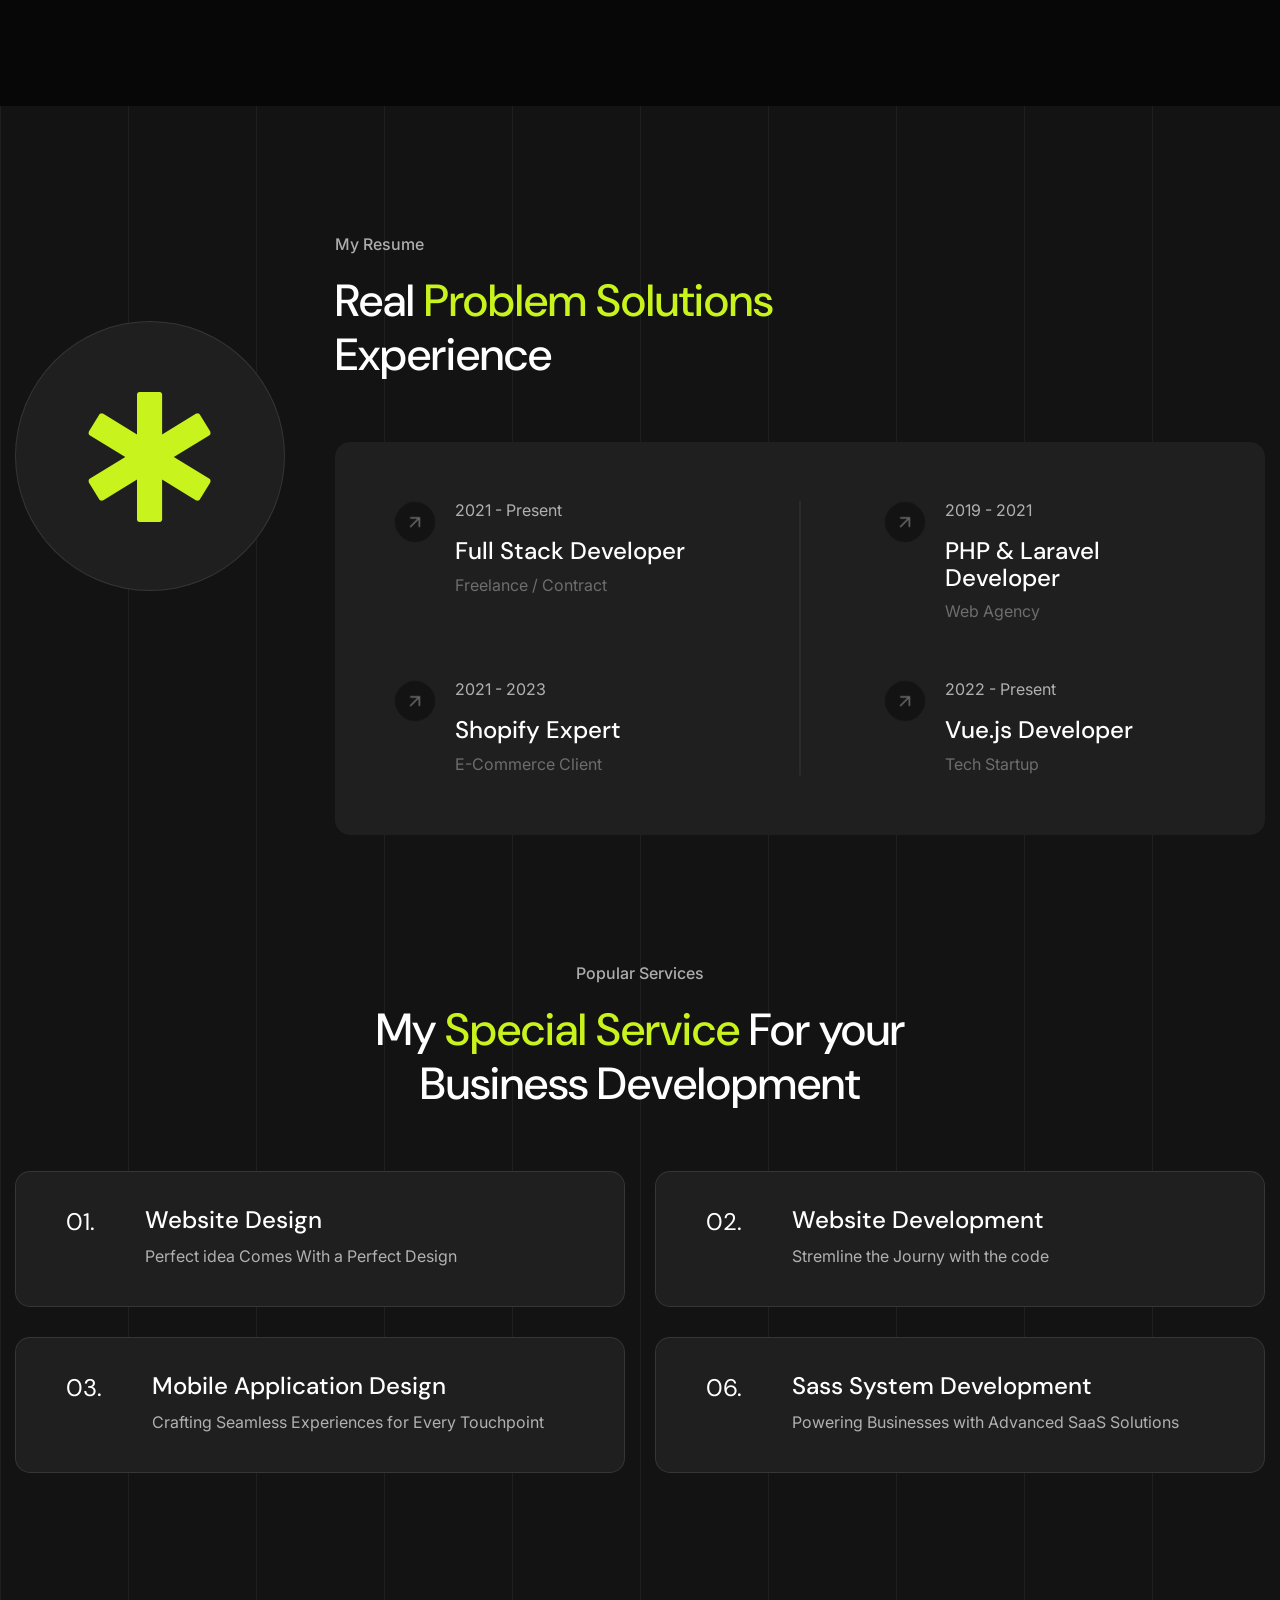
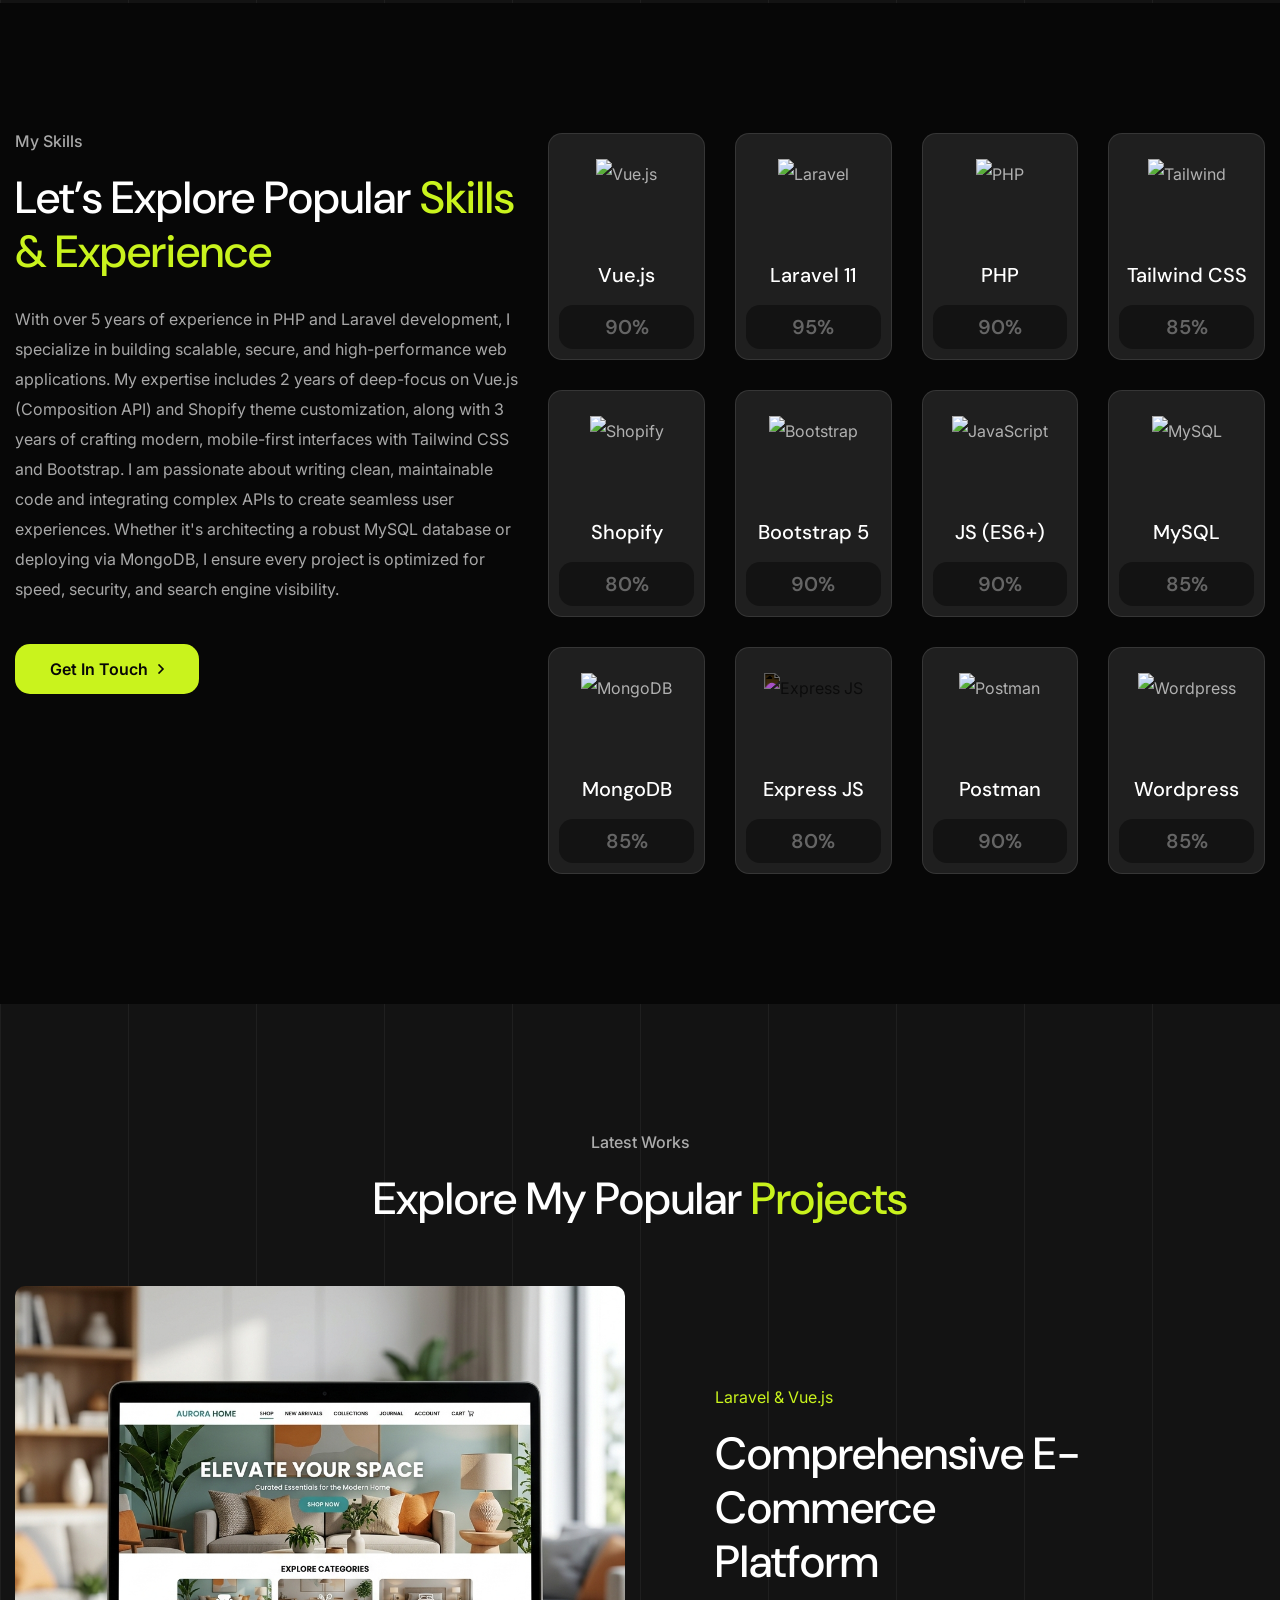
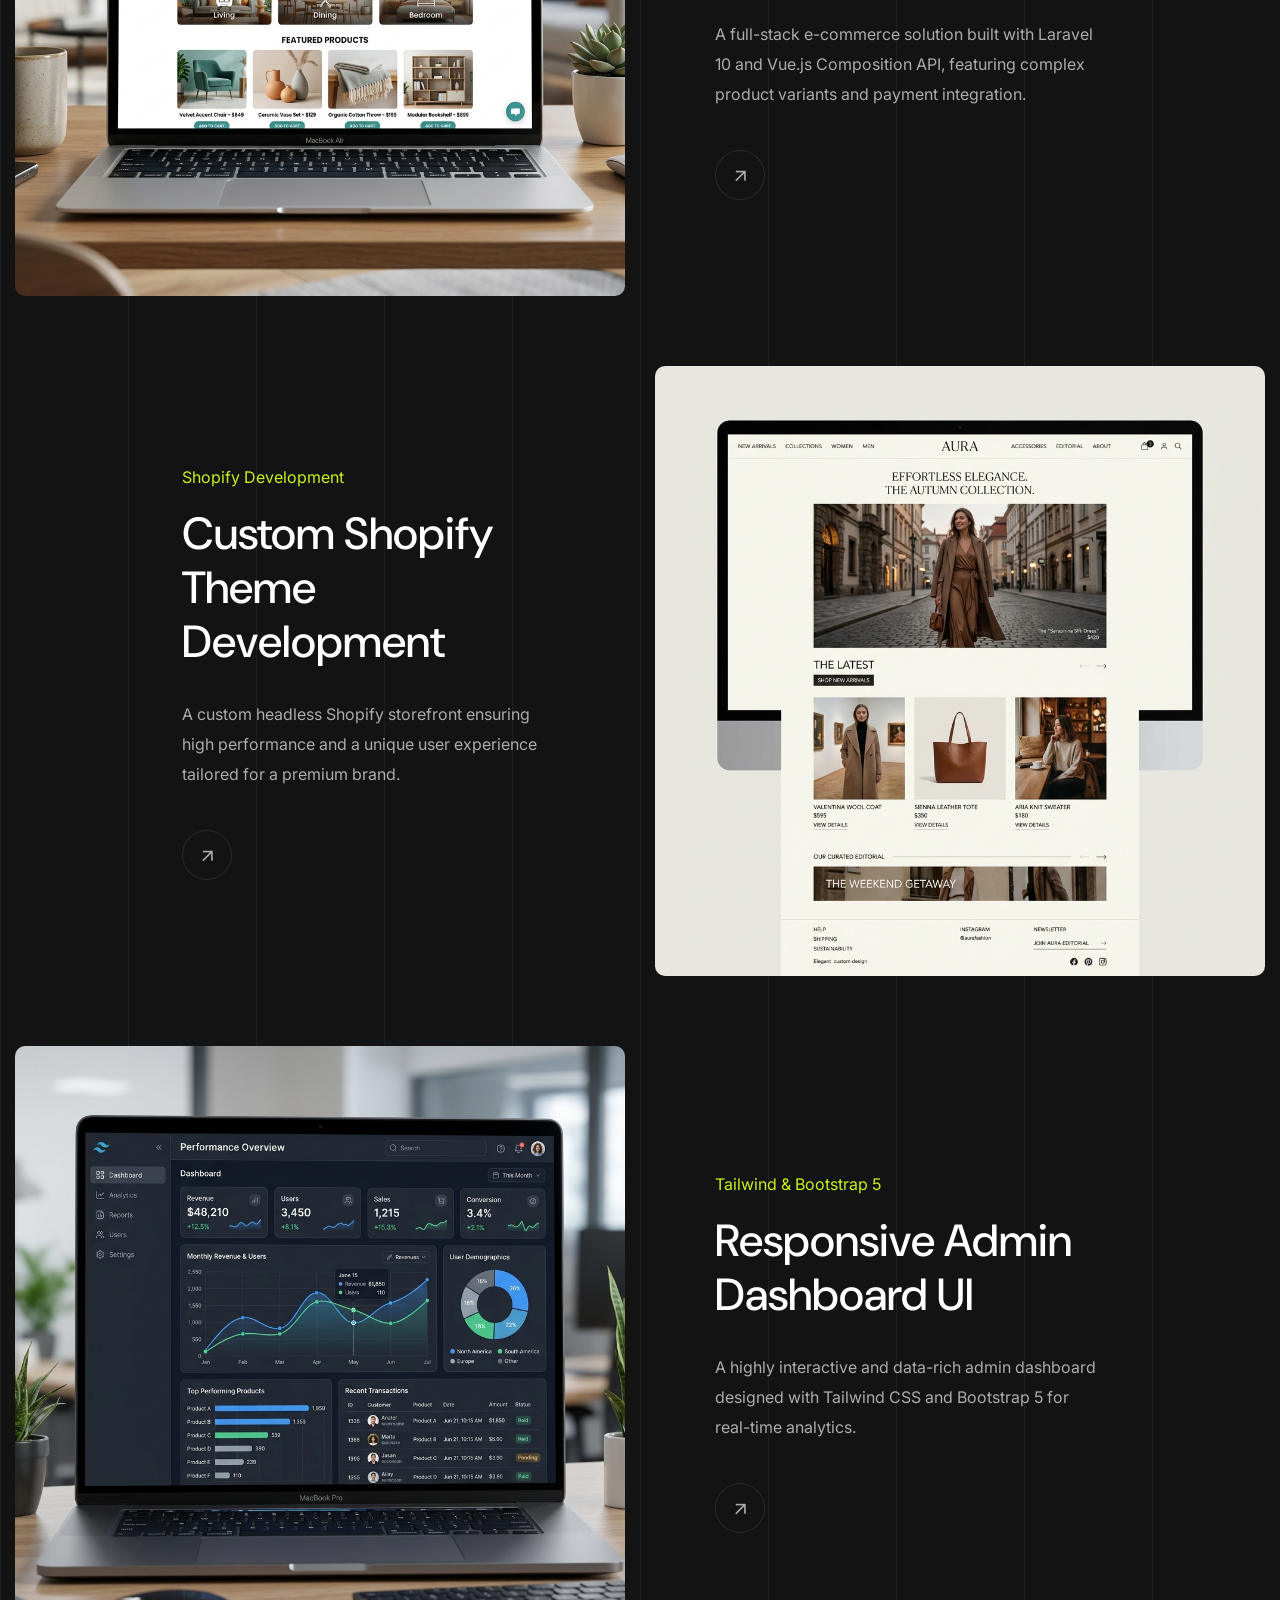
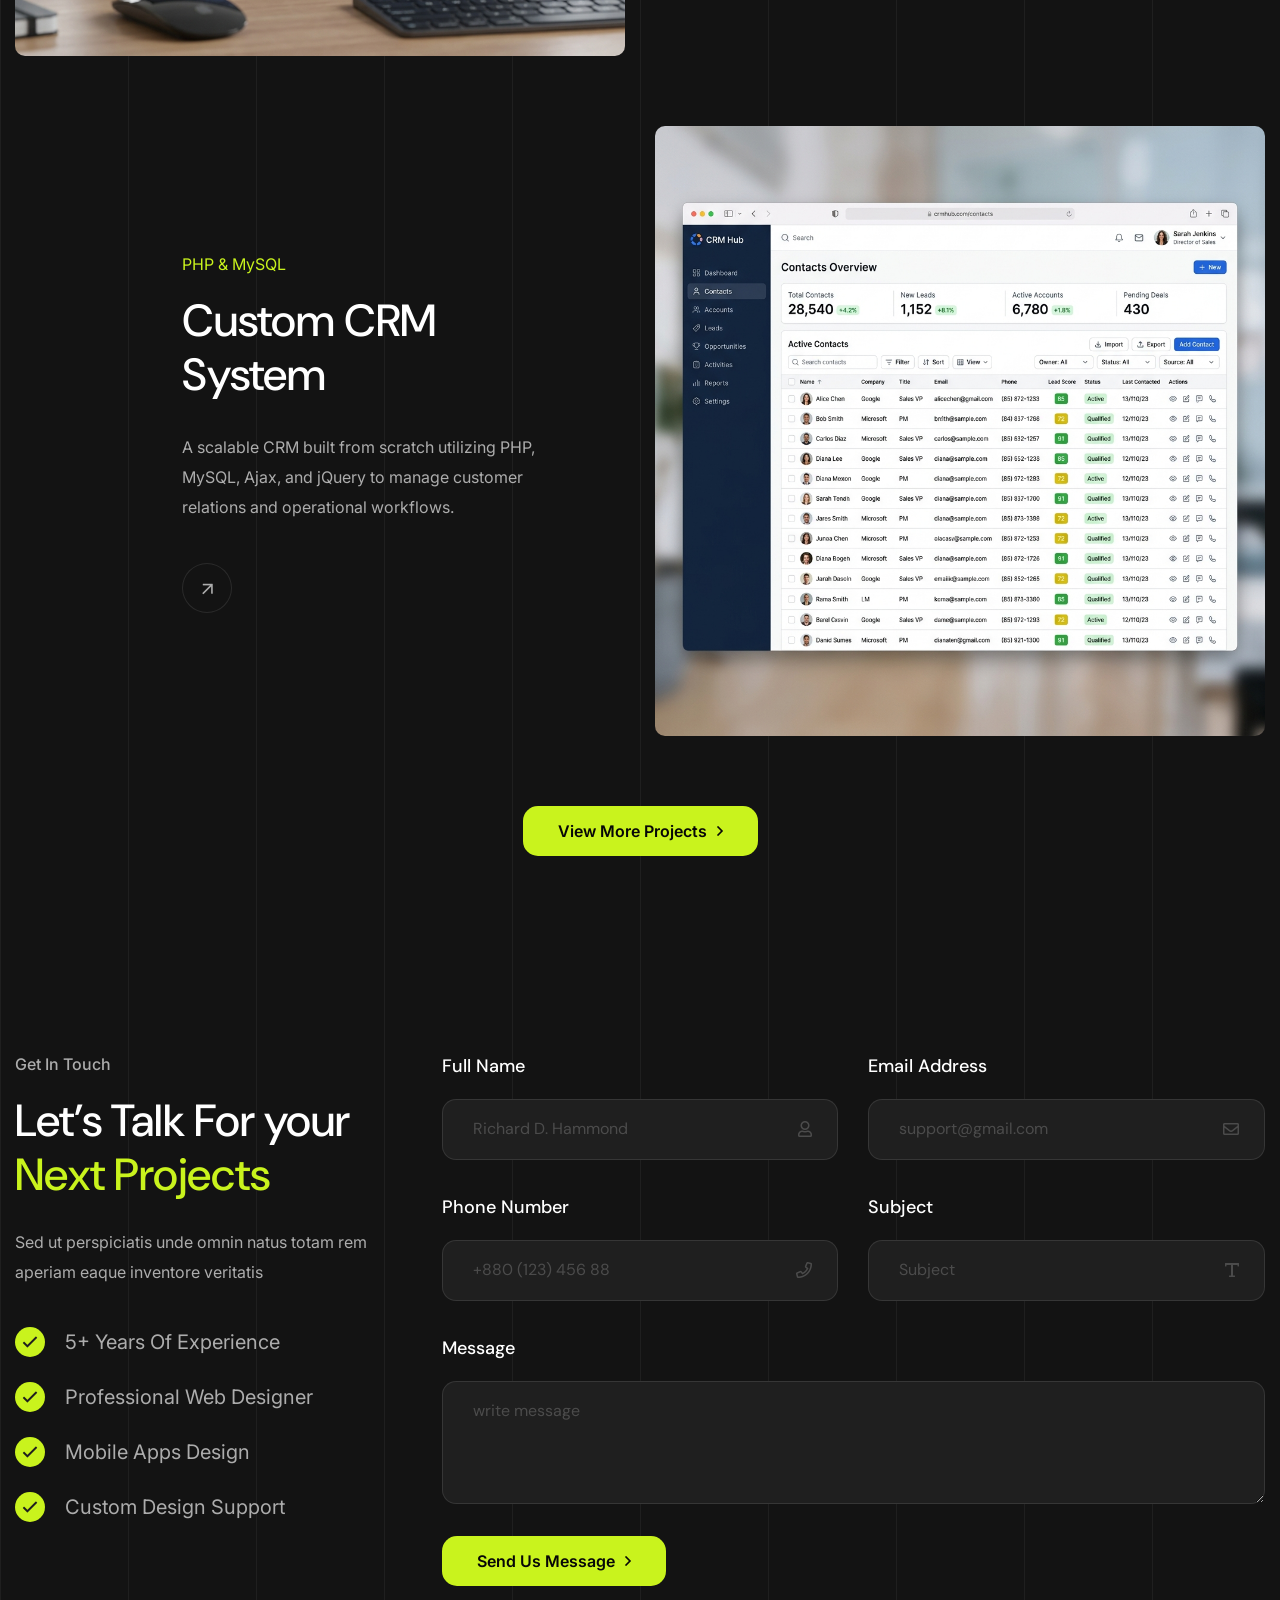
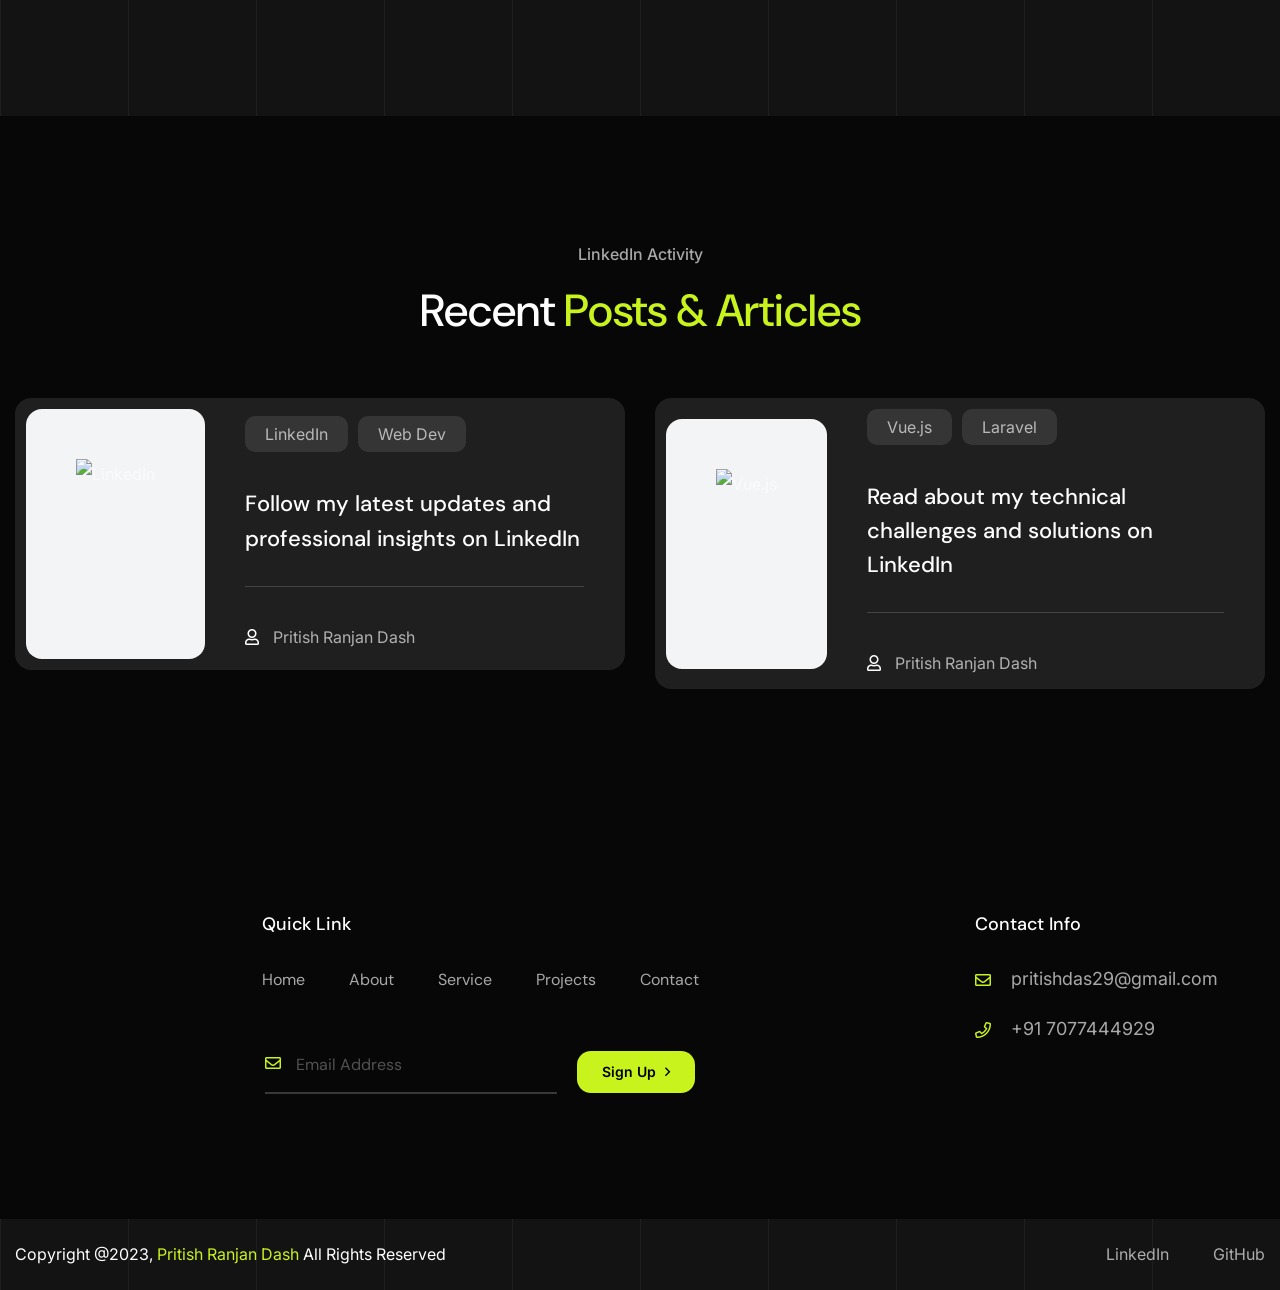
==== commit c87af34e: "refactor: remove service details navigation buttons from index page services section" ====
--- a/index.html
+++ b/index.html
@@ -371,7 +371,6 @@
                                 <h4>Website Design</h4>
                                 <p>Perfect idea Comes With a Perfect Design </p>
                             </div>
-                            <a href="service-details.html" class="details-btn"><i class="fas fa-arrow-right"></i></a>
                         </div>
                     </div>
                     <div class="col-lg-6">
@@ -381,7 +380,6 @@
                                 <h4>Website Development</h4>
                                 <p>Stremline the Journy with the code </p>
                             </div>
-                            <a href="service-details.html" class="details-btn"><i class="fas fa-arrow-right"></i></a>
                         </div>
                     </div>
                     <div class="col-lg-6">
@@ -391,7 +389,6 @@
                                 <h4>Mobile Application Design</h4>
                                 <p>Crafting Seamless Experiences for Every Touchpoint </p>
                             </div>
-                            <a href="service-details.html" class="details-btn"><i class="fas fa-arrow-right"></i></a>
                         </div>
                     </div>
 
@@ -403,7 +400,6 @@
                                 <h4>Sass System Development</h4>
                                 <p>Powering Businesses with Advanced SaaS Solutions</p>
                             </div>
-                            <a href="service-details.html" class="details-btn"><i class="fas fa-arrow-right"></i></a>
                         </div>
                     </div>
                 </div>
